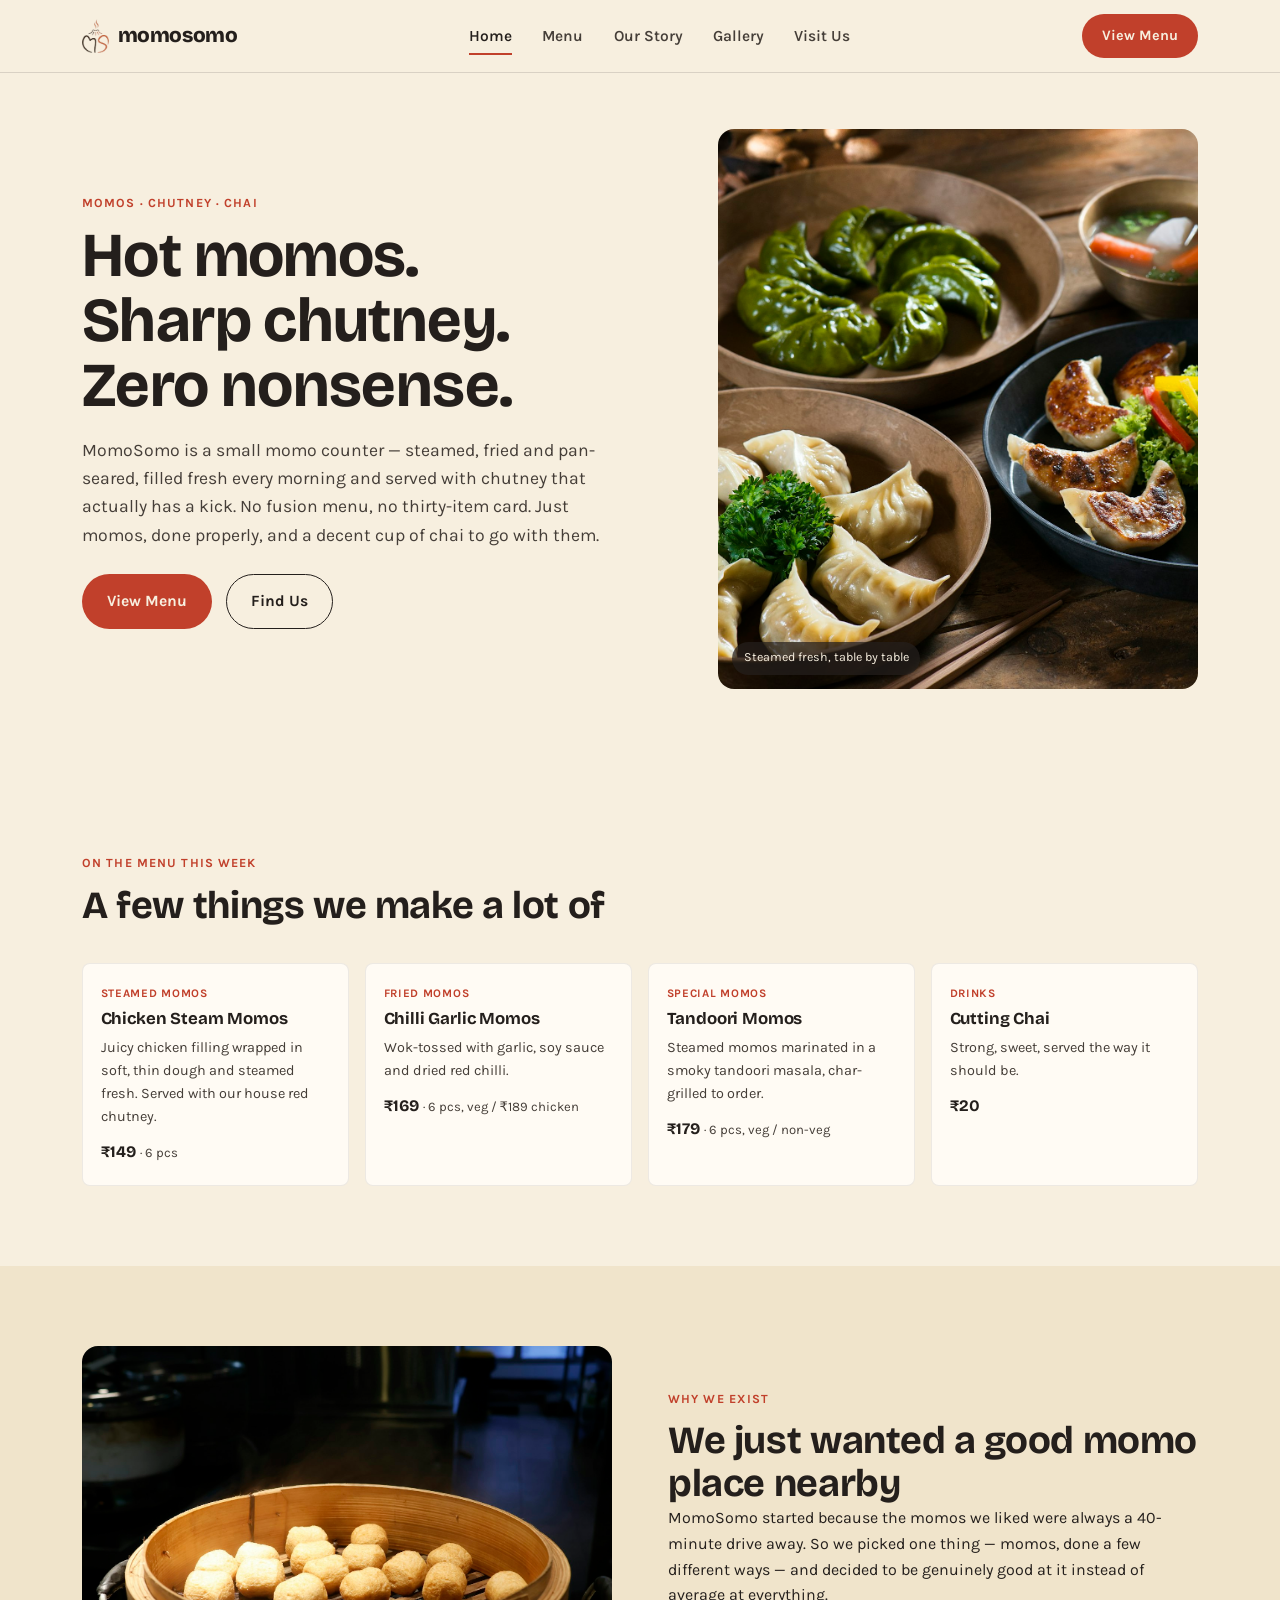
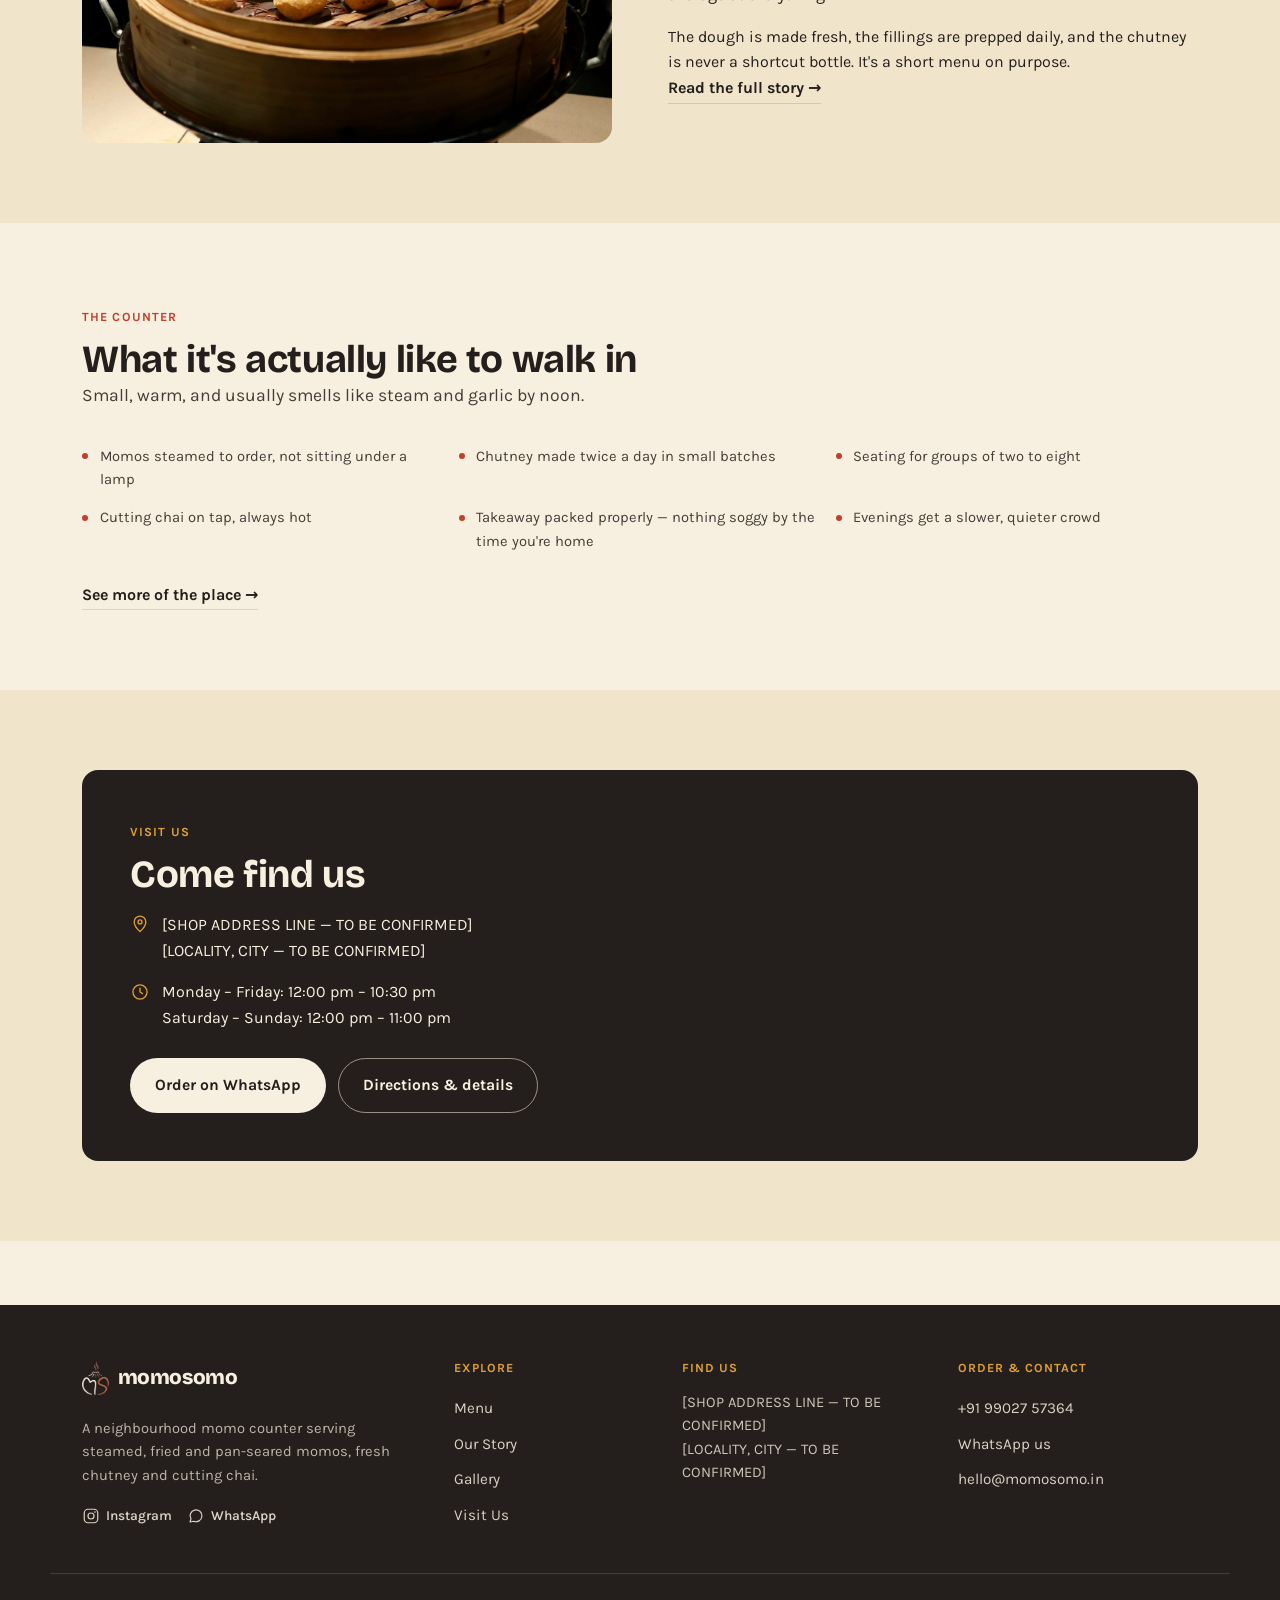
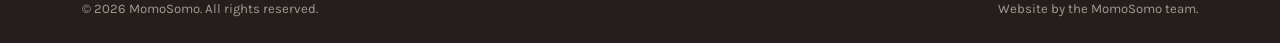
==== index.html @ bb59b0e5 "Initial commit: MomoSomo static site Co-Authored-By: Claude Sonnet 5 <noreply@anthropic.com>" ====
<!doctype html>
<html lang="en-IN">
<head>
<meta charset="UTF-8">
<meta name="viewport" content="width=device-width, initial-scale=1">
<meta name="theme-color" content="#F7EFDF">
<meta name="format-detection" content="telephone=no">
<title>MomoSomo — Momos &amp; Chai in the Neighbourhood</title>
<meta name="description" content="MomoSomo is a neighbourhood momo counter — steamed, fried and pan-seared momos, fresh chutney, and cutting chai. View the menu or find us.">
<link rel="icon" href="assets/img/favicon.png" type="image/png">
<link rel="canonical" href="https://momosomo.in/">
<link rel="preconnect" href="https://fonts.googleapis.com">
<link rel="preconnect" href="https://fonts.gstatic.com" crossorigin>
<link href="https://fonts.googleapis.com/css2?family=Bricolage+Grotesque:opsz,wght@12..96,500..800&family=Karla:ital,wght@0,400;0,500;0,600;0,700;1,400&display=swap" rel="stylesheet">
<link rel="stylesheet" href="assets/css/style.css">
<meta property="og:site_name" content="MomoSomo">
<meta property="og:type" content="website">
<meta property="og:locale" content="en_IN">
<meta property="og:title" content="MomoSomo — Momos &amp; Chai in the Neighbourhood">
<meta property="og:description" content="MomoSomo is a neighbourhood momo counter — steamed, fried and pan-seared momos, fresh chutney, and cutting chai.">
<meta property="og:image" content="https://momosomo.in/assets/img/logo-og.jpg">
<meta property="og:image:width" content="1200">
<meta property="og:image:height" content="630">
<meta property="og:image:alt" content="The MomoSomo logo">
<meta property="og:url" content="https://momosomo.in/">
<meta name="twitter:card" content="summary_large_image">
<meta name="twitter:title" content="MomoSomo — Momos &amp; Chai in the Neighbourhood">
<meta name="twitter:description" content="MomoSomo is a neighbourhood momo counter — steamed, fried and pan-seared momos, fresh chutney, and cutting chai.">
<meta name="twitter:image" content="https://momosomo.in/assets/img/logo-og.jpg">
<script type="application/ld+json">
{
  "@context": "https://schema.org",
  "@type": "Restaurant",
  "name": "MomoSomo",
  "url": "https://momosomo.in",
  "image": "https://momosomo.in/assets/img/logo-og.jpg",
  "servesCuisine": ["Momos", "Tibetan-inspired", "Street food"],
  "priceRange": "₹₹",
  "menu": "https://momosomo.in/menu.html",
  "address": {
    "@type": "PostalAddress",
    "streetAddress": "[SHOP ADDRESS LINE — TO BE CONFIRMED]",
    "addressLocality": "[LOCALITY, CITY — TO BE CONFIRMED]",
    "addressCountry": "IN"
  },
  "sameAs": ["https://instagram.com/momosomo.in"]
}
</script>
</head>
<body>
<a class="skip-link" href="#main">Skip to content</a>

<header class="site-header" data-header>
  <div class="wrap site-header__inner">
    <a href="index.html" class="brand" aria-label="MomoSomo, home">
      <img class="brand__mark" src="assets/img/logo.png" alt="">
      <span class="brand__word">momosomo</span>
    </a>

    <nav class="nav" aria-label="Primary">
      <a href="index.html" class="nav__link is-active">Home</a>
      <a href="menu.html" class="nav__link">Menu</a>
      <a href="about.html" class="nav__link">Our Story</a>
      <a href="gallery.html" class="nav__link">Gallery</a>
      <a href="contact.html" class="nav__link">Visit Us</a>
    </nav>

    <div class="site-header__actions">
      <a href="menu.html" class="btn btn--primary btn--sm site-header__cta">View Menu</a>
      <button type="button" class="nav-toggle" data-nav-toggle aria-expanded="false" aria-controls="mobile-nav">
        <span class="nav-toggle__bar"></span>
        <span class="nav-toggle__bar"></span>
        <span class="nav-toggle__bar"></span>
        <span class="sr-only">Open menu</span>
      </button>
    </div>
  </div>

  <div class="mobile-nav" id="mobile-nav" data-mobile-nav>
    <nav class="mobile-nav__links" aria-label="Mobile">
      <a href="index.html" class="mobile-nav__link is-active">Home</a>
      <a href="menu.html" class="mobile-nav__link">Menu</a>
      <a href="about.html" class="mobile-nav__link">Our Story</a>
      <a href="gallery.html" class="mobile-nav__link">Gallery</a>
      <a href="contact.html" class="mobile-nav__link">Visit Us</a>
    </nav>
    <div class="mobile-nav__actions">
      <a href="tel:+910000000000" class="btn btn--secondary btn--sm">Call [PHONE NUMBER — TO BE CONFIRMED]</a>
      <a href="https://wa.me/910000000000" class="btn btn--primary btn--sm" target="_blank" rel="noopener noreferrer">WhatsApp</a>
    </div>
  </div>
</header>

<main id="main">

  <section class="hero wrap">
    <div class="hero__grid">
      <div class="hero__copy">
        <p class="eyebrow">Momos · Chutney · Chai</p>
        <h1>Hot momos.<br>Sharp chutney.<br>Zero nonsense.</h1>
        <p class="lede">MomoSomo is a small momo counter — steamed, fried and pan-seared, filled fresh every morning and served with chutney that actually has a kick. No fusion menu, no thirty-item card. Just momos, done properly, and a decent cup of chai to go with them.</p>
        <div class="hero__actions">
          <a href="menu.html" class="btn btn--primary">View Menu</a>
          <a href="contact.html" class="btn btn--secondary">Find Us</a>
        </div>
      </div>
      <div class="hero__media">
        <img src="assets/img/hero-momos.jpg" width="2000" height="1335" alt="A plate of freshly steamed momos, served hot" fetchpriority="high">
        <span class="hero__media-caption">Steamed fresh, table by table</span>
      </div>
    </div>
  </section>

  <section class="section" aria-labelledby="picks-heading">
    <div class="wrap">
      <div class="section__head">
        <p class="eyebrow">On the menu this week</p>
        <h2 id="picks-heading">A few things we make a lot of</h2>
      </div>
      <div class="picks-grid">
        <article class="pick-card">
          <p class="pick-card__cat">Steamed Momos</p>
          <h3 class="pick-card__name">Chicken Steam Momos</h3>
          <p class="pick-card__desc">Juicy chicken filling wrapped in soft, thin dough and steamed fresh. Served with our house red chutney.</p>
          <p class="pick-card__price">₹149 <span>· 6 pcs</span></p>
        </article>
        <article class="pick-card">
          <p class="pick-card__cat">Fried Momos</p>
          <h3 class="pick-card__name">Chilli Garlic Momos</h3>
          <p class="pick-card__desc">Wok-tossed with garlic, soy sauce and dried red chilli.</p>
          <p class="pick-card__price">₹169 <span>· 6 pcs, veg / ₹189 chicken</span></p>
        </article>
        <article class="pick-card">
          <p class="pick-card__cat">Special Momos</p>
          <h3 class="pick-card__name">Tandoori Momos</h3>
          <p class="pick-card__desc">Steamed momos marinated in a smoky tandoori masala, char-grilled to order.</p>
          <p class="pick-card__price">₹179 <span>· 6 pcs, veg / non-veg</span></p>
        </article>
        <article class="pick-card">
          <p class="pick-card__cat">Drinks</p>
          <h3 class="pick-card__name">Cutting Chai</h3>
          <p class="pick-card__desc">Strong, sweet, served the way it should be.</p>
          <p class="pick-card__price">₹20</p>
        </article>
      </div>
    </div>
  </section>

  <section class="section section--alt" aria-labelledby="story-heading">
    <div class="wrap">
      <div class="split" data-reveal-fade>
        <div class="split__media">
          <img src="assets/img/story-steam.jpg" width="1600" height="1067" loading="lazy" alt="Steaming dumplings fresh out of a bamboo steamer basket">
        </div>
        <div class="split__body">
          <p class="eyebrow">Why we exist</p>
          <h2 id="story-heading">We just wanted a good momo place nearby</h2>
          <p>MomoSomo started because the momos we liked were always a 40-minute drive away. So we picked one thing — momos, done a few different ways — and decided to be genuinely good at it instead of average at everything.</p>
          <p>The dough is made fresh, the fillings are prepped daily, and the chutney is never a shortcut bottle. It's a short menu on purpose.</p>
          <a href="about.html" class="text-link">Read the full story →</a>
        </div>
      </div>
    </div>
  </section>

  <section class="section" aria-labelledby="experience-heading">
    <div class="wrap">
      <div class="section__head">
        <p class="eyebrow">The counter</p>
        <h2 id="experience-heading">What it's actually like to walk in</h2>
        <p class="lede">Small, warm, and usually smells like steam and garlic by noon.</p>
      </div>
      <ul class="experience-list">
        <li>Momos steamed to order, not sitting under a lamp</li>
        <li>Chutney made twice a day in small batches</li>
        <li>Seating for groups of two to eight</li>
        <li>Cutting chai on tap, always hot</li>
        <li>Takeaway packed properly — nothing soggy by the time you're home</li>
        <li>Evenings get a slower, quieter crowd</li>
      </ul>
      <p style="margin-top:1.75rem;"><a href="gallery.html" class="text-link">See more of the place →</a></p>
    </div>
  </section>

  <section class="section section--alt" id="visit" aria-labelledby="visit-heading">
    <div class="wrap">
      <div class="visit-teaser">
        <div>
          <p class="eyebrow" style="color:var(--mustard);">Visit us</p>
          <h2 id="visit-heading">Come find us</h2>
          <div class="visit-teaser__row">
            <svg width="20" height="20" viewBox="0 0 24 24" fill="none" aria-hidden="true"><path d="M12 21s7-6.1 7-11.5A7 7 0 0 0 5 9.5C5 14.9 12 21 12 21Z" stroke="currentColor" stroke-width="1.6"/><circle cx="12" cy="9.5" r="2.4" stroke="currentColor" stroke-width="1.6"/></svg>
            <p>[SHOP ADDRESS LINE — TO BE CONFIRMED]<br>[LOCALITY, CITY — TO BE CONFIRMED]</p>
          </div>
          <div class="visit-teaser__row">
            <svg width="20" height="20" viewBox="0 0 24 24" fill="none" aria-hidden="true"><circle cx="12" cy="12" r="8.5" stroke="currentColor" stroke-width="1.6"/><path d="M12 7.5V12l3 2" stroke="currentColor" stroke-width="1.6" stroke-linecap="round"/></svg>
            <p>Monday – Friday: 12:00 pm – 10:30 pm<br>Saturday – Sunday: 12:00 pm – 11:00 pm</p>
          </div>
          <div class="visit-teaser__actions">
            <a href="https://wa.me/910000000000" class="btn btn--ondark" target="_blank" rel="noopener noreferrer">Order on WhatsApp</a>
            <a href="contact.html" class="btn btn--outline-ondark">Directions &amp; details</a>
          </div>
        </div>
      </div>
    </div>
  </section>

</main>

<footer class="site-footer">
  <div class="wrap site-footer__grid">
    <div class="site-footer__brand">
      <a href="index.html" class="brand" aria-label="MomoSomo, home">
        <img class="brand__mark" src="assets/img/logo-on-dark.png" alt="">
        <span class="brand__word">momosomo</span>
      </a>
      <p class="site-footer__tagline">A neighbourhood momo counter serving steamed, fried and pan-seared momos, fresh chutney and cutting chai.</p>
      <ul class="social-links">
        <li>
          <a href="https://instagram.com/momosomo.in" target="_blank" rel="noopener noreferrer" aria-label="MomoSomo on Instagram (opens in a new tab)">
            <svg width="18" height="18" viewBox="0 0 24 24" fill="none" aria-hidden="true"><rect x="3" y="3" width="18" height="18" rx="5" stroke="currentColor" stroke-width="1.6"/><circle cx="12" cy="12" r="4" stroke="currentColor" stroke-width="1.6"/><circle cx="17.2" cy="6.8" r="1.1" fill="currentColor"/></svg>
            <span>Instagram</span>
          </a>
        </li>
        <li>
          <a href="https://wa.me/910000000000" target="_blank" rel="noopener noreferrer" aria-label="Message MomoSomo on WhatsApp (opens in a new tab)">
            <svg width="18" height="18" viewBox="0 0 24 24" fill="none" aria-hidden="true"><path d="M4 20l1.3-4.1A7.9 7.9 0 1 1 8.9 19L4 20Z" stroke="currentColor" stroke-width="1.6" stroke-linejoin="round"/></svg>
            <span>WhatsApp</span>
          </a>
        </li>
      </ul>
    </div>

    <div class="site-footer__col">
      <h3>Explore</h3>
      <a href="menu.html">Menu</a>
      <a href="about.html">Our Story</a>
      <a href="gallery.html">Gallery</a>
      <a href="contact.html">Visit Us</a>
    </div>

    <div class="site-footer__col">
      <h3>Find Us</h3>
      <p class="site-footer__address">[SHOP ADDRESS LINE — TO BE CONFIRMED]<br>[LOCALITY, CITY — TO BE CONFIRMED]</p>
    </div>

    <div class="site-footer__col">
      <h3>Order &amp; Contact</h3>
      <a href="tel:+919902757364">+91 99027 57364</a>
      <a href="https://wa.me/+919902757364" target="_blank" rel="noopener noreferrer">WhatsApp us</a>
      <a href="mailto:hello@momosomo.in">hello@momosomo.in</a>
    </div>
  </div>

  <div class="wrap site-footer__bottom">
    <p>© 2026 MomoSomo. All rights reserved.</p>
    <p class="site-footer__note">Website by the MomoSomo team.</p>
  </div>
</footer>

<script src="assets/js/main.js"></script>
</body>
</html>
---- assets/css/style.css ----
/* ==========================================================================
   MomoSomo — Design tokens
   ========================================================================== */
:root {
  /* Palette — warm, food-first, not a generic SaaS palette */
  --cream: #F7EFDF;          /* base background */
  --cream-deep: #F0E4CB;     /* section alt background */
  --paper: #FFFBF4;          /* card surface, lighter than base */
  --charcoal: #241F1C;       /* primary text / dark surfaces */
  --charcoal-soft: #453E38;  /* secondary text */
  --chilli: #C1402B;         /* primary accent — chilli red */
  --chilli-deep: #9B3221;    /* hover/active state of chilli */
  --mustard: #DE9F35;        /* secondary accent — used sparingly */
  --green-veg: #4B6B45;      /* veg indicator only */
  --line: rgba(36, 31, 28, 0.14);
  --line-soft: rgba(36, 31, 28, 0.08);
  --shadow-card: 0 1px 2px rgba(36, 31, 28, 0.06), 0 10px 28px -16px rgba(36, 31, 28, 0.35);

  --font-display: "Bricolage Grotesque", ui-sans-serif, system-ui, "Segoe UI", sans-serif;
  --font-body: "Karla", ui-sans-serif, system-ui, "Segoe UI", sans-serif;

  --container: 1180px;
  --radius-sm: 4px;
  --radius-md: 8px;
  --radius-lg: 16px;

  --ease-out: cubic-bezier(0.23, 1, 0.32, 1);
  --ease-in-out: cubic-bezier(0.77, 0, 0.175, 1);
}

/* ==========================================================================
   Reset & base
   ========================================================================== */
*, *::before, *::after { box-sizing: border-box; }
html { -webkit-text-size-adjust: 100%; scroll-behavior: smooth; }
@media (prefers-reduced-motion: reduce) {
  html { scroll-behavior: auto; }
  *, *::before, *::after { animation-duration: 0.001ms !important; animation-iteration-count: 1 !important; transition-duration: 0.001ms !important; scroll-behavior: auto !important; }
}

body {
  margin: 0;
  background: var(--cream);
  color: var(--charcoal);
  font-family: var(--font-body);
  font-size: 16px;
  line-height: 1.6;
  -webkit-font-smoothing: antialiased;
  overflow-x: hidden; /* belt-and-suspenders: no layout should force horizontal scroll */
}

img { max-width: 100%; display: block; }
a { color: inherit; text-decoration: none; }
button { font: inherit; color: inherit; background: none; border: 0; cursor: pointer; }
ul { margin: 0; padding: 0; list-style: none; }
h1, h2, h3, h4, p { margin: 0; }

:focus-visible {
  outline: 2.5px solid var(--chilli);
  outline-offset: 3px;
  border-radius: 2px;
}

.sr-only {
  position: absolute;
  width: 1px; height: 1px;
  padding: 0; margin: -1px;
  overflow: hidden;
  clip: rect(0, 0, 0, 0);
  white-space: nowrap;
  border: 0;
}

.skip-link {
  position: absolute;
  left: 1rem; top: -3rem;
  background: var(--charcoal);
  color: var(--cream);
  padding: 0.7rem 1.1rem;
  border-radius: var(--radius-sm);
  z-index: 100;
  transition: top 160ms var(--ease-out);
}
.skip-link:focus { top: 1rem; }

.wrap {
  max-width: var(--container);
  margin-inline: auto;
  padding-inline: 1.25rem;
}
@media (min-width: 720px) { .wrap { padding-inline: 2rem; } }

/* ==========================================================================
   Typography
   ========================================================================== */
h1, h2, h3, h4 { font-family: var(--font-display); color: var(--charcoal); letter-spacing: -0.01em; }

h1 { font-size: clamp(2.3rem, 4.6vw + 1rem, 3.9rem); font-weight: 700; line-height: 1.04; }
h2 { font-size: clamp(1.7rem, 2.6vw + 1rem, 2.4rem); font-weight: 700; line-height: 1.12; }
h3 { font-size: 1.2rem; font-weight: 700; line-height: 1.25; }
h4 { font-size: 1.05rem; font-weight: 700; line-height: 1.3; }

.eyebrow {
  display: inline-block;
  font-family: var(--font-body);
  font-weight: 700;
  font-size: 0.78rem;
  letter-spacing: 0.09em;
  text-transform: uppercase;
  color: var(--chilli);
  margin-bottom: 0.6rem;
}

.lede { font-size: 1.1rem; color: var(--charcoal-soft); max-width: 54ch; }

/* ==========================================================================
   Buttons
   ========================================================================== */
.btn {
  display: inline-flex;
  align-items: center;
  justify-content: center;
  gap: 0.5rem;
  font-family: var(--font-body);
  font-weight: 700;
  font-size: 0.98rem;
  padding: 0.85rem 1.5rem;
  border-radius: 999px;
  border: 1.5px solid transparent;
  transition: transform 160ms var(--ease-out), background-color 160ms var(--ease-out), border-color 160ms var(--ease-out), color 160ms var(--ease-out);
  white-space: nowrap;
}
.btn:active { transform: scale(0.97); }

.btn--primary { background: var(--chilli); color: var(--cream); }
.btn--primary:hover { background: var(--chilli-deep); }

.btn--secondary { background: transparent; border-color: var(--charcoal); color: var(--charcoal); }
.btn--secondary:hover { background: var(--charcoal); color: var(--cream); }

.btn--ondark { background: var(--cream); color: var(--charcoal); }
.btn--ondark:hover { background: var(--paper); }

.btn--outline-ondark { background: transparent; border-color: rgba(247,239,223,0.55); color: var(--cream); }
.btn--outline-ondark:hover { border-color: var(--cream); background: rgba(247,239,223,0.1); }

.btn--sm { padding: 0.6rem 1.2rem; font-size: 0.9rem; }

.text-link {
  display: inline-flex;
  align-items: center;
  gap: 0.35rem;
  font-weight: 700;
  color: var(--charcoal);
  border-bottom: 1.5px solid var(--line);
  padding-bottom: 0.15rem;
  transition: border-color 160ms var(--ease-out), color 160ms var(--ease-out);
}
.text-link:hover { border-color: var(--chilli); color: var(--chilli); }

/* ==========================================================================
   Header / navigation
   ========================================================================== */
.site-header {
  position: sticky;
  top: 0;
  z-index: 50;
  background: var(--cream);
  border-bottom: 1px solid var(--line);
  transition: box-shadow 200ms var(--ease-out);
}
.site-header.is-scrolled { box-shadow: 0 6px 20px -14px rgba(36,31,28,0.4); }
.site-header__inner {
  display: flex;
  align-items: center;
  justify-content: space-between;
  gap: 1rem;
  height: 4.5rem;
}

.brand { display: inline-flex; align-items: center; gap: 0.55rem; }
.brand__mark {
  height: 34px;
  width: auto;
  display: block;
  object-fit: contain;
}
.brand__word {
  font-family: var(--font-display);
  font-weight: 800;
  font-size: 1.3rem;
  letter-spacing: -0.02em;
  color: var(--charcoal);
}

.nav { display: none; align-items: center; gap: 1.9rem; }
.nav__link {
  position: relative;
  font-weight: 600;
  font-size: 0.97rem;
  color: var(--charcoal-soft);
  padding: 0.3rem 0;
}
.nav__link::after {
  content: "";
  position: absolute;
  left: 0; right: 100%;
  bottom: -2px;
  height: 2px;
  background: var(--chilli);
  transition: right 200ms var(--ease-out);
}
.nav__link:hover { color: var(--charcoal); }
.nav__link:hover::after, .nav__link.is-active::after { right: 0; }
.nav__link.is-active { color: var(--charcoal); }

.site-header__actions { display: flex; align-items: center; gap: 0.75rem; }
.site-header__cta { display: none; }

.nav-toggle {
  display: flex;
  flex-direction: column;
  justify-content: center;
  gap: 5px;
  width: 2.6rem;
  height: 2.6rem;
  align-items: center;
}
.nav-toggle__bar {
  width: 21px; height: 2px;
  background: var(--charcoal);
  border-radius: 2px;
  transition: transform 220ms var(--ease-in-out), opacity 160ms var(--ease-out);
}
.nav-toggle[aria-expanded="true"] .nav-toggle__bar:nth-child(1) { transform: translateY(7px) rotate(45deg); }
.nav-toggle[aria-expanded="true"] .nav-toggle__bar:nth-child(2) { opacity: 0; }
.nav-toggle[aria-expanded="true"] .nav-toggle__bar:nth-child(3) { transform: translateY(-7px) rotate(-45deg); }

.mobile-nav {
  position: fixed;
  inset: 4.5rem 0 0 0;
  background: var(--cream);
  padding: 1.5rem 1.25rem 2rem;
  display: flex;
  flex-direction: column;
  gap: 1.75rem;
  transform: translateY(-8px);
  opacity: 0;
  visibility: hidden;
  transition: transform 220ms var(--ease-out), opacity 220ms var(--ease-out), visibility 220ms;
  overflow-y: auto;
}
.mobile-nav.is-open { transform: translateY(0); opacity: 1; visibility: visible; }
.mobile-nav__links { display: flex; flex-direction: column; }
.mobile-nav__link {
  font-family: var(--font-display);
  font-size: 1.7rem;
  font-weight: 700;
  padding: 0.6rem 0;
  border-bottom: 1px solid var(--line-soft);
  color: var(--charcoal);
}
.mobile-nav__link.is-active { color: var(--chilli); }
.mobile-nav__actions { display: flex; gap: 0.75rem; flex-wrap: wrap; margin-top: auto; }

@media (min-width: 960px) {
  .nav { display: flex; }
  .site-header__cta { display: inline-flex; }
  .nav-toggle { display: none; }
  .mobile-nav { display: none; }
}

/* ==========================================================================
   Hero
   ========================================================================== */
.hero {
  padding-block: 2.5rem 3.5rem;
}
.hero__grid {
  display: grid;
  gap: 2.25rem;
  align-items: center;
}
.hero__copy h1 { margin-bottom: 1.1rem; }
.hero__actions { display: flex; flex-wrap: wrap; gap: 0.85rem; margin-top: 1.6rem; }
.hero__media {
  position: relative;
  border-radius: var(--radius-lg);
  overflow: hidden;
  width: 100%;
  max-width: 480px;
  aspect-ratio: 480 / 560;
  margin-inline: auto;
}
.hero__media img {
  width: 100%; height: 100%;
  object-fit: cover;
}
.hero__media-caption {
  position: absolute;
  left: 0.9rem; bottom: 0.9rem;
  background: rgba(36,31,28,0.72);
  color: var(--cream);
  font-size: 0.78rem;
  padding: 0.4rem 0.7rem;
  border-radius: 999px;
}

@media (min-width: 860px) {
  .hero { padding-block: 3.5rem 5rem; }
  .hero__grid { grid-template-columns: minmax(0, 1.05fr) minmax(0, 0.95fr); gap: 3rem; }
  .hero__media { margin-inline: 0 0; margin-left: auto; }
}

/* ==========================================================================
   Sections (generic)
   ========================================================================== */
.section { padding-block: 3.5rem; }
.section--alt { background: var(--cream-deep); }
.section__head { max-width: 640px; margin-bottom: 2.25rem; }
@media (min-width: 720px) { .section { padding-block: 5rem; } }

/* Story / split section (about teaser, café experience) */
.split {
  display: grid;
  gap: 2rem;
  align-items: center;
}
.split__media { border-radius: var(--radius-lg); overflow: hidden; }
.split__media img { width: 100%; height: 100%; object-fit: cover; aspect-ratio: 4/3; }
.split__body p + p { margin-top: 1rem; }
.split--reverse .split__media { order: -1; }
@media (min-width: 860px) {
  .split { grid-template-columns: minmax(0, 1fr) minmax(0, 1fr); gap: 3.5rem; }
  .split--reverse .split__media { order: 2; }
}

/* Today's picks (homepage featured items) */
.picks-grid {
  display: grid;
  gap: 1rem;
  grid-template-columns: repeat(2, minmax(0, 1fr));
}
.pick-card {
  background: var(--paper);
  border: 1px solid var(--line-soft);
  border-radius: var(--radius-md);
  padding: 1.25rem 1.1rem;
}
.pick-card__cat { font-size: 0.72rem; font-weight: 700; letter-spacing: 0.06em; text-transform: uppercase; color: var(--chilli); margin-bottom: 0.4rem; }
.pick-card__name { font-family: var(--font-display); font-size: 1.05rem; margin-bottom: 0.4rem; }
.pick-card__desc { font-size: 0.9rem; color: var(--charcoal-soft); margin-bottom: 0.7rem; }
.pick-card__price { font-family: var(--font-display); font-weight: 700; }
.pick-card__price span { font-family: var(--font-body); font-weight: 400; color: var(--charcoal-soft); font-size: 0.82rem; }
@media (min-width: 720px) { .picks-grid { grid-template-columns: repeat(4, minmax(0, 1fr)); } }

/* Café experience strip */
.experience-list {
  display: grid;
  gap: 0.9rem;
  margin-top: 1.75rem;
  grid-template-columns: repeat(2, minmax(0, 1fr));
}
.experience-list li {
  font-size: 0.92rem;
  color: var(--charcoal-soft);
  padding-left: 1.1rem;
  position: relative;
}
.experience-list li::before {
  content: "";
  position: absolute; left: 0; top: 0.55em;
  width: 6px; height: 6px;
  background: var(--chilli);
  border-radius: 50%;
}
@media (min-width: 640px) { .experience-list { grid-template-columns: repeat(3, minmax(0, 1fr)); } }

/* Location teaser card on homepage */
.visit-teaser {
  display: grid;
  gap: 1.75rem;
  background: var(--charcoal);
  color: var(--cream);
  border-radius: var(--radius-lg);
  padding: 2.25rem 1.5rem;
}
.visit-teaser h2 { color: var(--cream); }
.visit-teaser__row { display: flex; align-items: flex-start; gap: 0.75rem; margin-top: 1rem; }
.visit-teaser__row svg { flex-shrink: 0; margin-top: 0.15rem; color: var(--mustard); }
.visit-teaser__actions { display: flex; flex-wrap: wrap; gap: 0.75rem; margin-top: 1.75rem; }
@media (min-width: 860px) { .visit-teaser { grid-template-columns: minmax(0, 1.1fr) minmax(0, 0.9fr); padding: 3rem; } }

/* ==========================================================================
   Menu page
   ========================================================================== */
.menu-hero { padding-block: 2.5rem 1.5rem; }
.menu-jump {
  position: sticky;
  top: 4.5rem;
  z-index: 20;
  background: var(--cream);
  border-bottom: 1px solid var(--line);
  overflow-x: auto;
  white-space: nowrap;
  scrollbar-width: thin;
}
.menu-jump .wrap { display: flex; gap: 0.5rem; padding-block: 0.75rem; }
.jump-link {
  flex-shrink: 0;
  font-size: 0.86rem;
  font-weight: 700;
  padding: 0.45rem 0.9rem;
  border-radius: 999px;
  border: 1px solid var(--line);
  color: var(--charcoal-soft);
  transition: background-color 160ms var(--ease-out), color 160ms var(--ease-out), border-color 160ms var(--ease-out);
}
.jump-link:hover, .jump-link.is-active { background: var(--charcoal); border-color: var(--charcoal); color: var(--cream); }

.menu-filters { display: flex; flex-wrap: wrap; gap: 0.6rem; padding-block: 1.25rem 0.25rem; }
.filter-chip {
  font-size: 0.85rem;
  font-weight: 700;
  padding: 0.5rem 1rem;
  border-radius: 999px;
  border: 1.5px solid var(--line);
  color: var(--charcoal-soft);
  transition: background-color 160ms var(--ease-out), color 160ms var(--ease-out), border-color 160ms var(--ease-out);
}
.filter-chip[aria-pressed="true"] { background: var(--chilli); border-color: var(--chilli); color: var(--cream); }

.menu-category { padding-block: 2.5rem; scroll-margin-top: 8rem; border-bottom: 1px solid var(--line-soft); }
.menu-category:last-child { border-bottom: none; }
.menu-category__head { display: flex; align-items: center; gap: 1.25rem; margin-bottom: 1.5rem; }
.menu-category__img { width: 84px; height: 84px; border-radius: var(--radius-md); object-fit: cover; flex-shrink: 0; }
.menu-category__note { color: var(--charcoal-soft); font-size: 0.95rem; margin-top: 0.25rem; }

.menu-list { display: flex; flex-direction: column; }
.menu-item {
  display: flex;
  gap: 0.9rem;
  padding-block: 1.1rem;
  border-top: 1px solid var(--line-soft);
  transition: opacity 200ms var(--ease-out), max-height 260ms var(--ease-in-out);
}
.menu-item:first-child { border-top: none; }
.menu-item[hidden] { display: none; }
.menu-item__indicator {
  flex-shrink: 0;
  margin-top: 0.42em;
  width: 11px; height: 11px;
  border-radius: 2px;
  border: 1.5px solid var(--chilli-deep);
  position: relative;
}
.menu-item__indicator::after {
  content: "";
  position: absolute; inset: 2px;
  border-radius: 1px;
  background: var(--chilli-deep);
}
.menu-item__indicator--veg { border-color: var(--green-veg); }
.menu-item__indicator--veg::after { background: var(--green-veg); }
.menu-item__body { flex: 1; min-width: 0; }
.menu-item__head { display: flex; align-items: baseline; gap: 0.6rem; flex-wrap: wrap; }
.menu-item__name { font-size: 1.05rem; }
.menu-item__badge {
  font-size: 0.68rem;
  font-weight: 700;
  letter-spacing: 0.04em;
  text-transform: uppercase;
  color: var(--chilli-deep);
  background: rgba(193, 64, 43, 0.1);
  padding: 0.15rem 0.5rem;
  border-radius: 999px;
}
.menu-item__price { margin-left: auto; font-family: var(--font-display); font-weight: 700; white-space: nowrap; }
.menu-item__desc { font-size: 0.93rem; color: var(--charcoal-soft); margin-top: 0.3rem; }
.menu-item__unit { font-size: 0.8rem; color: var(--charcoal-soft); opacity: 0.75; margin-top: 0.25rem; }

.menu-note-banner {
  margin-top: 3rem;
  padding: 1.25rem 1.5rem;
  background: var(--cream-deep);
  border-radius: var(--radius-md);
  font-size: 0.9rem;
  color: var(--charcoal-soft);
}

@media (min-width: 720px) {
  .menu-category__head { gap: 1.5rem; }
  .menu-category__img { width: 110px; height: 110px; }
}

/* ==========================================================================
   Gallery
   ========================================================================== */
.gallery-grid {
  display: grid;
  grid-template-columns: repeat(2, minmax(0, 1fr));
  gap: 0.75rem;
}
.gallery-item {
  position: relative;
  border-radius: var(--radius-md);
  overflow: hidden;
  background: var(--cream-deep);
}
.gallery-item img { width: 100%; height: 100%; object-fit: cover; aspect-ratio: 1/1; }
.gallery-item--tall img { aspect-ratio: 3/4; }
.gallery-item--wide { grid-column: span 2; }
.gallery-item--wide img { aspect-ratio: 16/9; }
.gallery-item figcaption {
  position: absolute; inset: auto 0 0 0;
  background: linear-gradient(to top, rgba(36,31,28,0.82), transparent);
  color: var(--cream);
  font-size: 0.82rem;
  padding: 1.6rem 0.85rem 0.7rem;
}

.gallery-item[data-reveal] {
  clip-path: inset(0 0 12% 0);
  opacity: 0;
  transform: translateY(14px);
  transition: clip-path 620ms var(--ease-out), opacity 620ms var(--ease-out), transform 620ms var(--ease-out);
}
.gallery-item[data-reveal].is-visible {
  clip-path: inset(0 0 0% 0);
  opacity: 1;
  transform: translateY(0);
}

@media (min-width: 720px) {
  .gallery-grid { grid-template-columns: repeat(3, minmax(0, 1fr)); gap: 1rem; }
  .gallery-item--wide { grid-column: span 2; }
}

/* ==========================================================================
   Contact / Visit page
   ========================================================================== */
.visit-grid { display: grid; gap: 2rem; }
.visit-col { display: flex; flex-direction: column; gap: 1.25rem; min-width: 0; }
.visit-card {
  background: var(--paper);
  border: 1px solid var(--line-soft);
  border-radius: var(--radius-lg);
  padding: 1.75rem;
}
.visit-card h3 { display: flex; align-items: center; gap: 0.6rem; margin-bottom: 0.9rem; }
.visit-card h3 svg { color: var(--chilli); flex-shrink: 0; }
.visit-card p { color: var(--charcoal-soft); }
.hours-table { width: 100%; margin-top: 0.25rem; }
.hours-table tr { border-top: 1px solid var(--line-soft); }
.hours-table tr:first-child { border-top: none; }
.hours-table td { padding: 0.5rem 0; font-size: 0.94rem; }
.hours-table td:last-child { text-align: right; font-weight: 600; }

.map-frame {
  border-radius: var(--radius-lg);
  overflow: hidden;
  border: 1px solid var(--line);
  aspect-ratio: 4/3;
}
.map-frame iframe { width: 100%; height: 100%; border: 0; }
.map-placeholder {
  aspect-ratio: 4/3;
  border-radius: var(--radius-lg);
  border: 1.5px dashed var(--line);
  display: flex;
  flex-direction: column;
  align-items: center;
  justify-content: center;
  gap: 0.75rem;
  text-align: center;
  padding: 2rem;
  color: var(--charcoal-soft);
  background: var(--cream-deep);
}

.contact-actions { display: flex; flex-wrap: wrap; gap: 0.85rem; margin-top: 1.25rem; }

@media (min-width: 960px) {
  /* align-items defaults to stretch: both columns are forced to the same
     height (the taller one), and justify-content:space-between below
     spreads any leftover height as extra breathing room between that
     column's own cards — so the two columns always end on the same line,
     no matter how the address/hours text or item counts change later. */
  .visit-grid { grid-template-columns: minmax(0, 1fr) minmax(0, 1fr); }
  .visit-col { justify-content: space-between; }
}

/* ==========================================================================
   About page
   ========================================================================== */
.story-block { max-width: 68ch; }
.story-block p + p { margin-top: 1.1rem; }
.pull-quote {
  font-family: var(--font-display);
  font-size: clamp(1.3rem, 1.8vw + 1rem, 1.7rem);
  font-weight: 600;
  color: var(--chilli-deep);
  border-left: 3px solid var(--chilli);
  padding-left: 1.2rem;
  margin-block: 2rem;
  max-width: 46ch;
}

/* ==========================================================================
   Footer
   ========================================================================== */
.site-footer { background: var(--charcoal); color: var(--cream); padding-block: 3.5rem 1.5rem; margin-top: 4rem; }
.site-footer .brand__word { color: var(--cream); }
.site-footer__grid {
  display: grid;
  gap: 2.25rem;
}
.site-footer__brand { max-width: 320px; }
.site-footer__tagline { color: rgba(247,239,223,0.72); font-size: 0.92rem; margin-block: 0.9rem 1.1rem; }
.site-footer__col h3 {
  font-family: var(--font-body);
  font-size: 0.78rem;
  letter-spacing: 0.08em;
  text-transform: uppercase;
  color: var(--mustard);
  margin-bottom: 0.9rem;
}
.site-footer__col a { display: block; color: rgba(247,239,223,0.86); padding-block: 0.35rem; font-size: 0.95rem; }
.site-footer__col a:hover { color: var(--cream); text-decoration: underline; }
.site-footer__address { font-size: 0.92rem; color: rgba(247,239,223,0.8); margin-bottom: 0.7rem; }
.site-footer__hours-row { display: flex; justify-content: space-between; gap: 1rem; font-size: 0.88rem; color: rgba(247,239,223,0.72); padding-block: 0.2rem; }
.site-footer__bottom {
  display: flex;
  flex-wrap: wrap;
  justify-content: space-between;
  gap: 0.5rem;
  margin-top: 2.5rem;
  padding-top: 1.5rem;
  border-top: 1px solid rgba(247,239,223,0.14);
  font-size: 0.82rem;
  color: rgba(247,239,223,0.6);
}

.social-links { display: flex; gap: 0.9rem; }
.social-links a {
  display: inline-flex;
  align-items: center;
  gap: 0.4rem;
  font-size: 0.85rem;
  font-weight: 600;
  color: var(--charcoal-soft);
}
.social-links a:hover { color: var(--chilli); }

/* On dark surfaces (footer), swap to a light, translucent tone instead */
.site-footer .social-links a { color: rgba(247,239,223,0.86); }
.site-footer .social-links a:hover { color: var(--cream); }

@media (min-width: 720px) {
  .site-footer__grid { grid-template-columns: minmax(0, 1.4fr) minmax(0, 0.8fr) minmax(0, 1fr) minmax(0, 1fr); }
}

/* ==========================================================================
   Scroll reveal (generic, used sparingly)
   ========================================================================== */
[data-reveal-fade] {
  opacity: 0;
  transform: translateY(10px);
  transition: opacity 560ms var(--ease-out), transform 560ms var(--ease-out);
}
[data-reveal-fade].is-visible { opacity: 1; transform: translateY(0); }

@media (hover: none) and (pointer: coarse) {
  .nav__link::after { display: none; }
}

/* ==========================================================================
   Gallery lightbox (<dialog>)
   ========================================================================== */
.gallery-dialog {
  border: 0;
  border-radius: var(--radius-lg);
  padding: 0;
  max-width: min(90vw, 900px);
  max-height: 88vh;
  background: var(--charcoal);
  box-shadow: var(--shadow-card);
}
.gallery-dialog::backdrop { background: rgba(36,31,28,0.78); }
.gallery-dialog figure { margin: 0; }
.gallery-dialog img { width: 100%; max-height: 74vh; object-fit: contain; background: var(--charcoal); }
.gallery-dialog figcaption { color: var(--cream); padding: 1rem 1.25rem 1.25rem; font-size: 0.92rem; }
.gallery-dialog__close {
  position: absolute;
  top: 0.75rem; right: 0.75rem;
  width: 2.25rem; height: 2.25rem;
  border-radius: 50%;
  background: rgba(247,239,223,0.14);
  color: var(--cream);
  display: flex;
  align-items: center;
  justify-content: center;
  font-size: 1.1rem;
  transition: background-color 160ms var(--ease-out);
}
.gallery-dialog__close:hover { background: rgba(247,239,223,0.26); }
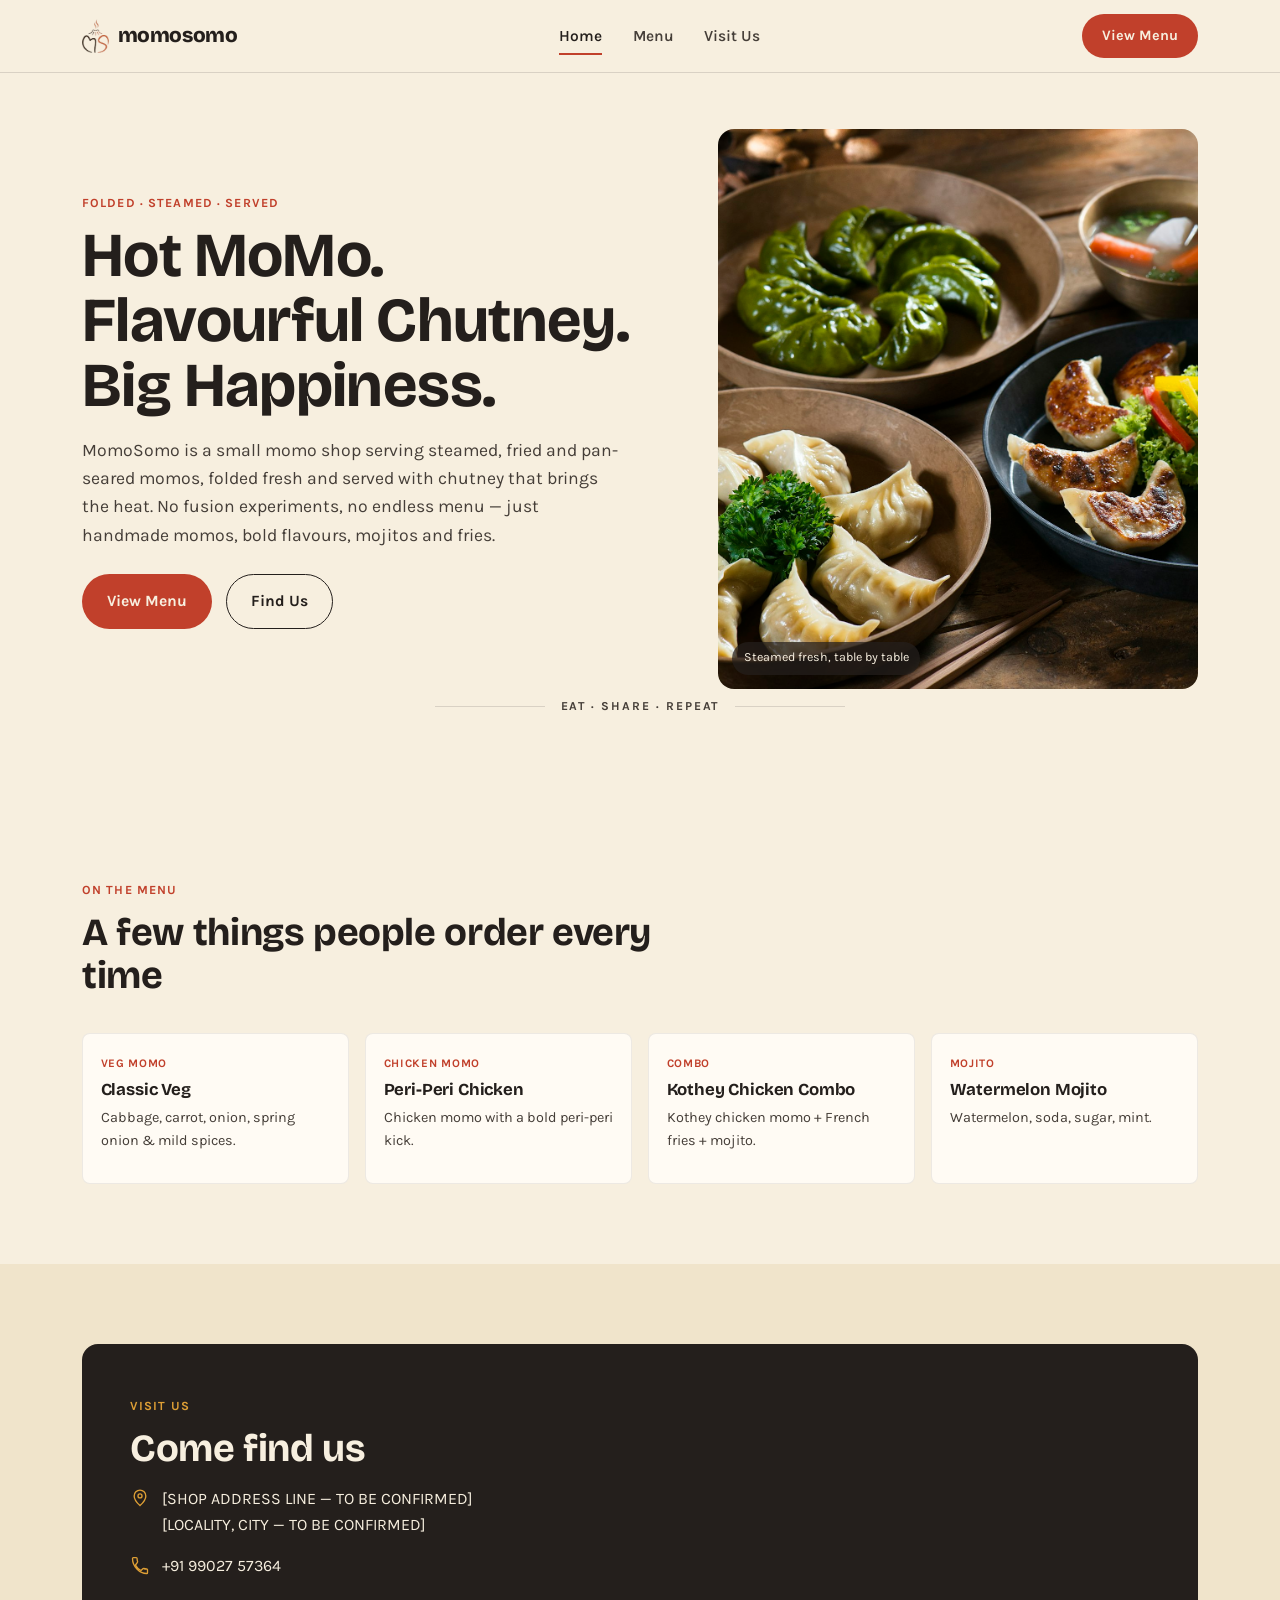
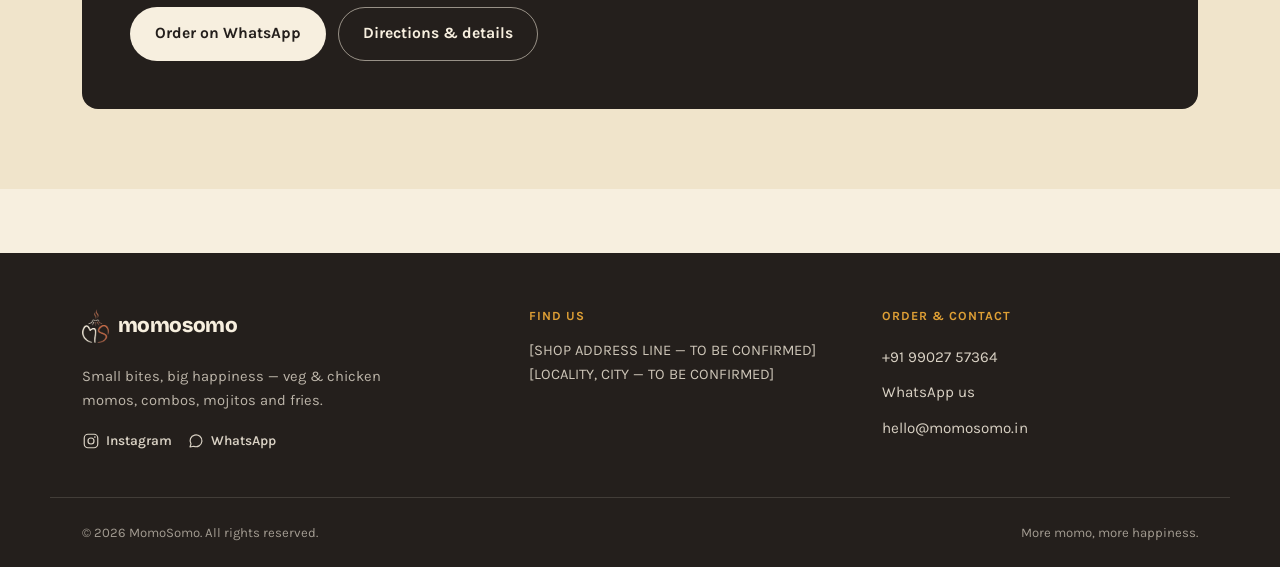
==== commit 7abedd0e: "Replace fabricated menu with the real MomoSomo menu; trim site to Home/Menu/Visit Us - menu.html reb" ====
--- a/index.html
+++ b/index.html
@@ -5,8 +5,8 @@
 <meta name="viewport" content="width=device-width, initial-scale=1">
 <meta name="theme-color" content="#F7EFDF">
 <meta name="format-detection" content="telephone=no">
-<title>MomoSomo — Momos &amp; Chai in the Neighbourhood</title>
-<meta name="description" content="MomoSomo is a neighbourhood momo counter — steamed, fried and pan-seared momos, fresh chutney, and cutting chai. View the menu or find us.">
+<title>MomoSomo — Small Bites, Big Happiness</title>
+<meta name="description" content="MomoSomo is a momo counter serving veg and chicken momos, combos, mojitos and fries. Eat, share, repeat.">
 <link rel="icon" href="assets/img/favicon.png" type="image/png">
 <link rel="canonical" href="https://momosomo.in/">
 <link rel="preconnect" href="https://fonts.googleapis.com">
@@ -16,16 +16,16 @@
 <meta property="og:site_name" content="MomoSomo">
 <meta property="og:type" content="website">
 <meta property="og:locale" content="en_IN">
-<meta property="og:title" content="MomoSomo — Momos &amp; Chai in the Neighbourhood">
-<meta property="og:description" content="MomoSomo is a neighbourhood momo counter — steamed, fried and pan-seared momos, fresh chutney, and cutting chai.">
+<meta property="og:title" content="MomoSomo — Small Bites, Big Happiness">
+<meta property="og:description" content="MomoSomo is a momo counter serving veg and chicken momos, combos, mojitos and fries. Eat, share, repeat.">
 <meta property="og:image" content="https://momosomo.in/assets/img/logo-og.jpg">
 <meta property="og:image:width" content="1200">
 <meta property="og:image:height" content="630">
 <meta property="og:image:alt" content="The MomoSomo logo">
 <meta property="og:url" content="https://momosomo.in/">
 <meta name="twitter:card" content="summary_large_image">
-<meta name="twitter:title" content="MomoSomo — Momos &amp; Chai in the Neighbourhood">
-<meta name="twitter:description" content="MomoSomo is a neighbourhood momo counter — steamed, fried and pan-seared momos, fresh chutney, and cutting chai.">
+<meta name="twitter:title" content="MomoSomo — Small Bites, Big Happiness">
+<meta name="twitter:description" content="MomoSomo is a momo counter serving veg and chicken momos, combos, mojitos and fries. Eat, share, repeat.">
 <meta name="twitter:image" content="https://momosomo.in/assets/img/logo-og.jpg">
 <script type="application/ld+json">
 {
@@ -34,8 +34,8 @@
   "name": "MomoSomo",
   "url": "https://momosomo.in",
   "image": "https://momosomo.in/assets/img/logo-og.jpg",
-  "servesCuisine": ["Momos", "Tibetan-inspired", "Street food"],
-  "priceRange": "₹₹",
+  "telephone": "+91 99027 57364",
+  "servesCuisine": ["Momos", "Mojitos", "Street food"],
   "menu": "https://momosomo.in/menu.html",
   "address": {
     "@type": "PostalAddress",
@@ -60,8 +60,6 @@
     <nav class="nav" aria-label="Primary">
       <a href="index.html" class="nav__link is-active">Home</a>
       <a href="menu.html" class="nav__link">Menu</a>
-      <a href="about.html" class="nav__link">Our Story</a>
-      <a href="gallery.html" class="nav__link">Gallery</a>
       <a href="contact.html" class="nav__link">Visit Us</a>
     </nav>
 
@@ -80,13 +78,11 @@
     <nav class="mobile-nav__links" aria-label="Mobile">
       <a href="index.html" class="mobile-nav__link is-active">Home</a>
       <a href="menu.html" class="mobile-nav__link">Menu</a>
-      <a href="about.html" class="mobile-nav__link">Our Story</a>
-      <a href="gallery.html" class="mobile-nav__link">Gallery</a>
       <a href="contact.html" class="mobile-nav__link">Visit Us</a>
     </nav>
     <div class="mobile-nav__actions">
-      <a href="tel:+910000000000" class="btn btn--secondary btn--sm">Call [PHONE NUMBER — TO BE CONFIRMED]</a>
-      <a href="https://wa.me/910000000000" class="btn btn--primary btn--sm" target="_blank" rel="noopener noreferrer">WhatsApp</a>
+      <a href="tel:+919902757364" class="btn btn--secondary btn--sm">Call us</a>
+      <a href="https://wa.me/919902757364" class="btn btn--primary btn--sm" target="_blank" rel="noopener noreferrer">WhatsApp</a>
     </div>
   </div>
 </header>
@@ -96,9 +92,9 @@
   <section class="hero wrap">
     <div class="hero__grid">
       <div class="hero__copy">
-        <p class="eyebrow">Momos · Chutney · Chai</p>
-        <h1>Hot momos.<br>Sharp chutney.<br>Zero nonsense.</h1>
-        <p class="lede">MomoSomo is a small momo counter — steamed, fried and pan-seared, filled fresh every morning and served with chutney that actually has a kick. No fusion menu, no thirty-item card. Just momos, done properly, and a decent cup of chai to go with them.</p>
+        <p class="eyebrow">Folded · Steamed · Served</p>
+        <h1>Hot MoMo.<br>Flavourful Chutney.<br>Big Happiness.</h1>
+        <p class="lede">MomoSomo is a small momo shop serving steamed, fried and pan-seared momos, folded fresh and served with chutney that brings the heat. No fusion experiments, no endless menu — just handmade momos, bold flavours, mojitos and fries.</p>
         <div class="hero__actions">
           <a href="menu.html" class="btn btn--primary">View Menu</a>
           <a href="contact.html" class="btn btn--secondary">Find Us</a>
@@ -109,80 +105,41 @@
         <span class="hero__media-caption">Steamed fresh, table by table</span>
       </div>
     </div>
+    <p class="brand-strip">Eat · Share · Repeat</p>
   </section>
 
-  <section class="section" aria-labelledby="picks-heading">
+  <section class="section" aria-labelledby="picks-heading" data-reveal-fade>
     <div class="wrap">
       <div class="section__head">
-        <p class="eyebrow">On the menu this week</p>
-        <h2 id="picks-heading">A few things we make a lot of</h2>
+        <p class="eyebrow">On the menu</p>
+        <h2 id="picks-heading">A few things people order every time</h2>
       </div>
       <div class="picks-grid">
         <article class="pick-card">
-          <p class="pick-card__cat">Steamed Momos</p>
-          <h3 class="pick-card__name">Chicken Steam Momos</h3>
-          <p class="pick-card__desc">Juicy chicken filling wrapped in soft, thin dough and steamed fresh. Served with our house red chutney.</p>
-          <p class="pick-card__price">₹149 <span>· 6 pcs</span></p>
-        </article>
-        <article class="pick-card">
-          <p class="pick-card__cat">Fried Momos</p>
-          <h3 class="pick-card__name">Chilli Garlic Momos</h3>
-          <p class="pick-card__desc">Wok-tossed with garlic, soy sauce and dried red chilli.</p>
-          <p class="pick-card__price">₹169 <span>· 6 pcs, veg / ₹189 chicken</span></p>
-        </article>
-        <article class="pick-card">
-          <p class="pick-card__cat">Special Momos</p>
-          <h3 class="pick-card__name">Tandoori Momos</h3>
-          <p class="pick-card__desc">Steamed momos marinated in a smoky tandoori masala, char-grilled to order.</p>
-          <p class="pick-card__price">₹179 <span>· 6 pcs, veg / non-veg</span></p>
-        </article>
-        <article class="pick-card">
-          <p class="pick-card__cat">Drinks</p>
-          <h3 class="pick-card__name">Cutting Chai</h3>
-          <p class="pick-card__desc">Strong, sweet, served the way it should be.</p>
-          <p class="pick-card__price">₹20</p>
+          <p class="pick-card__cat">Veg Momo</p>
+          <h3 class="pick-card__name">Classic Veg</h3>
+          <p class="pick-card__desc">Cabbage, carrot, onion, spring onion &amp; mild spices.</p>
+        </article>
+        <article class="pick-card">
+          <p class="pick-card__cat">Chicken Momo</p>
+          <h3 class="pick-card__name">Peri-Peri Chicken</h3>
+          <p class="pick-card__desc">Chicken momo with a bold peri-peri kick.</p>
+        </article>
+        <article class="pick-card">
+          <p class="pick-card__cat">Combo</p>
+          <h3 class="pick-card__name">Kothey Chicken Combo</h3>
+          <p class="pick-card__desc">Kothey chicken momo + French fries + mojito.</p>
+        </article>
+        <article class="pick-card">
+          <p class="pick-card__cat">Mojito</p>
+          <h3 class="pick-card__name">Watermelon Mojito</h3>
+          <p class="pick-card__desc">Watermelon, soda, sugar, mint.</p>
         </article>
       </div>
     </div>
   </section>
 
-  <section class="section section--alt" aria-labelledby="story-heading">
-    <div class="wrap">
-      <div class="split" data-reveal-fade>
-        <div class="split__media">
-          <img src="assets/img/story-steam.jpg" width="1600" height="1067" loading="lazy" alt="Steaming dumplings fresh out of a bamboo steamer basket">
-        </div>
-        <div class="split__body">
-          <p class="eyebrow">Why we exist</p>
-          <h2 id="story-heading">We just wanted a good momo place nearby</h2>
-          <p>MomoSomo started because the momos we liked were always a 40-minute drive away. So we picked one thing — momos, done a few different ways — and decided to be genuinely good at it instead of average at everything.</p>
-          <p>The dough is made fresh, the fillings are prepped daily, and the chutney is never a shortcut bottle. It's a short menu on purpose.</p>
-          <a href="about.html" class="text-link">Read the full story →</a>
-        </div>
-      </div>
-    </div>
-  </section>
-
-  <section class="section" aria-labelledby="experience-heading">
-    <div class="wrap">
-      <div class="section__head">
-        <p class="eyebrow">The counter</p>
-        <h2 id="experience-heading">What it's actually like to walk in</h2>
-        <p class="lede">Small, warm, and usually smells like steam and garlic by noon.</p>
-      </div>
-      <ul class="experience-list">
-        <li>Momos steamed to order, not sitting under a lamp</li>
-        <li>Chutney made twice a day in small batches</li>
-        <li>Seating for groups of two to eight</li>
-        <li>Cutting chai on tap, always hot</li>
-        <li>Takeaway packed properly — nothing soggy by the time you're home</li>
-        <li>Evenings get a slower, quieter crowd</li>
-      </ul>
-      <p style="margin-top:1.75rem;"><a href="gallery.html" class="text-link">See more of the place →</a></p>
-    </div>
-  </section>
-
-  <section class="section section--alt" id="visit" aria-labelledby="visit-heading">
+  <section class="section section--alt" id="visit" aria-labelledby="visit-heading" data-reveal-fade>
     <div class="wrap">
       <div class="visit-teaser">
         <div>
@@ -193,11 +150,11 @@
             <p>[SHOP ADDRESS LINE — TO BE CONFIRMED]<br>[LOCALITY, CITY — TO BE CONFIRMED]</p>
           </div>
           <div class="visit-teaser__row">
-            <svg width="20" height="20" viewBox="0 0 24 24" fill="none" aria-hidden="true"><circle cx="12" cy="12" r="8.5" stroke="currentColor" stroke-width="1.6"/><path d="M12 7.5V12l3 2" stroke="currentColor" stroke-width="1.6" stroke-linecap="round"/></svg>
-            <p>Monday – Friday: 12:00 pm – 10:30 pm<br>Saturday – Sunday: 12:00 pm – 11:00 pm</p>
+            <svg width="20" height="20" viewBox="0 0 24 24" fill="none" aria-hidden="true"><path d="M6.6 10.8a15.2 15.2 0 0 0 6.6 6.6l2.2-2.2c.3-.3.7-.4 1-.2 1.1.4 2.3.6 3.6.6.6 0 1 .4 1 1V20c0 .6-.4 1-1 1C11.4 21 3 12.6 3 3c0-.6.4-1 1-1h3.5c.6 0 1 .4 1 1 0 1.3.2 2.5.6 3.6.1.4 0 .8-.2 1L6.6 10.8Z" stroke="currentColor" stroke-width="1.6" stroke-linejoin="round"/></svg>
+            <p>+91 99027 57364</p>
           </div>
           <div class="visit-teaser__actions">
-            <a href="https://wa.me/910000000000" class="btn btn--ondark" target="_blank" rel="noopener noreferrer">Order on WhatsApp</a>
+            <a href="https://wa.me/919902757364" class="btn btn--ondark" target="_blank" rel="noopener noreferrer">Order on WhatsApp</a>
             <a href="contact.html" class="btn btn--outline-ondark">Directions &amp; details</a>
           </div>
         </div>
@@ -214,7 +171,7 @@
         <img class="brand__mark" src="assets/img/logo-on-dark.png" alt="">
         <span class="brand__word">momosomo</span>
       </a>
-      <p class="site-footer__tagline">A neighbourhood momo counter serving steamed, fried and pan-seared momos, fresh chutney and cutting chai.</p>
+      <p class="site-footer__tagline">Small bites, big happiness — veg &amp; chicken momos, combos, mojitos and fries.</p>
       <ul class="social-links">
         <li>
           <a href="https://instagram.com/momosomo.in" target="_blank" rel="noopener noreferrer" aria-label="MomoSomo on Instagram (opens in a new tab)">
@@ -223,7 +180,7 @@
           </a>
         </li>
         <li>
-          <a href="https://wa.me/910000000000" target="_blank" rel="noopener noreferrer" aria-label="Message MomoSomo on WhatsApp (opens in a new tab)">
+          <a href="https://wa.me/919902757364" target="_blank" rel="noopener noreferrer" aria-label="Message MomoSomo on WhatsApp (opens in a new tab)">
             <svg width="18" height="18" viewBox="0 0 24 24" fill="none" aria-hidden="true"><path d="M4 20l1.3-4.1A7.9 7.9 0 1 1 8.9 19L4 20Z" stroke="currentColor" stroke-width="1.6" stroke-linejoin="round"/></svg>
             <span>WhatsApp</span>
           </a>
@@ -232,14 +189,6 @@
     </div>
 
     <div class="site-footer__col">
-      <h3>Explore</h3>
-      <a href="menu.html">Menu</a>
-      <a href="about.html">Our Story</a>
-      <a href="gallery.html">Gallery</a>
-      <a href="contact.html">Visit Us</a>
-    </div>
-
-    <div class="site-footer__col">
       <h3>Find Us</h3>
       <p class="site-footer__address">[SHOP ADDRESS LINE — TO BE CONFIRMED]<br>[LOCALITY, CITY — TO BE CONFIRMED]</p>
     </div>
@@ -247,14 +196,14 @@
     <div class="site-footer__col">
       <h3>Order &amp; Contact</h3>
       <a href="tel:+919902757364">+91 99027 57364</a>
-      <a href="https://wa.me/+919902757364" target="_blank" rel="noopener noreferrer">WhatsApp us</a>
+      <a href="https://wa.me/919902757364" target="_blank" rel="noopener noreferrer">WhatsApp us</a>
       <a href="mailto:hello@momosomo.in">hello@momosomo.in</a>
     </div>
   </div>
 
   <div class="wrap site-footer__bottom">
     <p>© 2026 MomoSomo. All rights reserved.</p>
-    <p class="site-footer__note">Website by the MomoSomo team.</p>
+    <p class="site-footer__note">More momo, more happiness.</p>
   </div>
 </footer>
 
--- a/assets/css/style.css
+++ b/assets/css/style.css
@@ -320,21 +320,6 @@
 .section__head { max-width: 640px; margin-bottom: 2.25rem; }
 @media (min-width: 720px) { .section { padding-block: 5rem; } }
 
-/* Story / split section (about teaser, café experience) */
-.split {
-  display: grid;
-  gap: 2rem;
-  align-items: center;
-}
-.split__media { border-radius: var(--radius-lg); overflow: hidden; }
-.split__media img { width: 100%; height: 100%; object-fit: cover; aspect-ratio: 4/3; }
-.split__body p + p { margin-top: 1rem; }
-.split--reverse .split__media { order: -1; }
-@media (min-width: 860px) {
-  .split { grid-template-columns: minmax(0, 1fr) minmax(0, 1fr); gap: 3.5rem; }
-  .split--reverse .split__media { order: 2; }
-}
-
 /* Today's picks (homepage featured items) */
 .picks-grid {
   display: grid;
@@ -350,31 +335,28 @@
 .pick-card__cat { font-size: 0.72rem; font-weight: 700; letter-spacing: 0.06em; text-transform: uppercase; color: var(--chilli); margin-bottom: 0.4rem; }
 .pick-card__name { font-family: var(--font-display); font-size: 1.05rem; margin-bottom: 0.4rem; }
 .pick-card__desc { font-size: 0.9rem; color: var(--charcoal-soft); margin-bottom: 0.7rem; }
-.pick-card__price { font-family: var(--font-display); font-weight: 700; }
-.pick-card__price span { font-family: var(--font-body); font-weight: 400; color: var(--charcoal-soft); font-size: 0.82rem; }
 @media (min-width: 720px) { .picks-grid { grid-template-columns: repeat(4, minmax(0, 1fr)); } }
 
-/* Café experience strip */
-.experience-list {
-  display: grid;
-  gap: 0.9rem;
-  margin-top: 1.75rem;
-  grid-template-columns: repeat(2, minmax(0, 1fr));
-}
-.experience-list li {
-  font-size: 0.92rem;
-  color: var(--charcoal-soft);
-  padding-left: 1.1rem;
-  position: relative;
-}
-.experience-list li::before {
+/* Brand tagline strip — echoes the printed menu's own rule-and-dot lockup */
+.brand-strip {
+  display: flex;
+  align-items: center;
+  gap: 1rem;
+  justify-content: center;
+  padding-block: 0.5rem 0;
+  color: var(--charcoal-soft);
+  font-size: 0.76rem;
+  font-weight: 700;
+  letter-spacing: 0.16em;
+  text-transform: uppercase;
+}
+.brand-strip::before, .brand-strip::after {
   content: "";
-  position: absolute; left: 0; top: 0.55em;
-  width: 6px; height: 6px;
-  background: var(--chilli);
-  border-radius: 50%;
-}
-@media (min-width: 640px) { .experience-list { grid-template-columns: repeat(3, minmax(0, 1fr)); } }
+  flex: 1;
+  max-width: 110px;
+  height: 1px;
+  background: var(--line);
+}
 
 /* Location teaser card on homepage */
 .visit-teaser {
@@ -432,9 +414,10 @@
 
 .menu-category { padding-block: 2.5rem; scroll-margin-top: 8rem; border-bottom: 1px solid var(--line-soft); }
 .menu-category:last-child { border-bottom: none; }
-.menu-category__head { display: flex; align-items: center; gap: 1.25rem; margin-bottom: 1.5rem; }
-.menu-category__img { width: 84px; height: 84px; border-radius: var(--radius-md); object-fit: cover; flex-shrink: 0; }
-.menu-category__note { color: var(--charcoal-soft); font-size: 0.95rem; margin-top: 0.25rem; }
+.menu-category__head { display: flex; align-items: baseline; gap: 1rem; margin-bottom: 0.5rem; }
+.menu-category__title { white-space: nowrap; }
+.menu-category__rule { flex: 1; height: 2px; background: var(--charcoal); opacity: 0.85; }
+.menu-category__note { color: var(--charcoal-soft); font-size: 0.95rem; margin-bottom: 1rem; }
 
 .menu-list { display: flex; flex-direction: column; }
 .menu-item {
@@ -475,9 +458,7 @@
   padding: 0.15rem 0.5rem;
   border-radius: 999px;
 }
-.menu-item__price { margin-left: auto; font-family: var(--font-display); font-weight: 700; white-space: nowrap; }
 .menu-item__desc { font-size: 0.93rem; color: var(--charcoal-soft); margin-top: 0.3rem; }
-.menu-item__unit { font-size: 0.8rem; color: var(--charcoal-soft); opacity: 0.75; margin-top: 0.25rem; }
 
 .menu-note-banner {
   margin-top: 3rem;
@@ -486,54 +467,6 @@
   border-radius: var(--radius-md);
   font-size: 0.9rem;
   color: var(--charcoal-soft);
-}
-
-@media (min-width: 720px) {
-  .menu-category__head { gap: 1.5rem; }
-  .menu-category__img { width: 110px; height: 110px; }
-}
-
-/* ==========================================================================
-   Gallery
-   ========================================================================== */
-.gallery-grid {
-  display: grid;
-  grid-template-columns: repeat(2, minmax(0, 1fr));
-  gap: 0.75rem;
-}
-.gallery-item {
-  position: relative;
-  border-radius: var(--radius-md);
-  overflow: hidden;
-  background: var(--cream-deep);
-}
-.gallery-item img { width: 100%; height: 100%; object-fit: cover; aspect-ratio: 1/1; }
-.gallery-item--tall img { aspect-ratio: 3/4; }
-.gallery-item--wide { grid-column: span 2; }
-.gallery-item--wide img { aspect-ratio: 16/9; }
-.gallery-item figcaption {
-  position: absolute; inset: auto 0 0 0;
-  background: linear-gradient(to top, rgba(36,31,28,0.82), transparent);
-  color: var(--cream);
-  font-size: 0.82rem;
-  padding: 1.6rem 0.85rem 0.7rem;
-}
-
-.gallery-item[data-reveal] {
-  clip-path: inset(0 0 12% 0);
-  opacity: 0;
-  transform: translateY(14px);
-  transition: clip-path 620ms var(--ease-out), opacity 620ms var(--ease-out), transform 620ms var(--ease-out);
-}
-.gallery-item[data-reveal].is-visible {
-  clip-path: inset(0 0 0% 0);
-  opacity: 1;
-  transform: translateY(0);
-}
-
-@media (min-width: 720px) {
-  .gallery-grid { grid-template-columns: repeat(3, minmax(0, 1fr)); gap: 1rem; }
-  .gallery-item--wide { grid-column: span 2; }
 }
 
 /* ==========================================================================
@@ -588,22 +521,6 @@
      no matter how the address/hours text or item counts change later. */
   .visit-grid { grid-template-columns: minmax(0, 1fr) minmax(0, 1fr); }
   .visit-col { justify-content: space-between; }
-}
-
-/* ==========================================================================
-   About page
-   ========================================================================== */
-.story-block { max-width: 68ch; }
-.story-block p + p { margin-top: 1.1rem; }
-.pull-quote {
-  font-family: var(--font-display);
-  font-size: clamp(1.3rem, 1.8vw + 1rem, 1.7rem);
-  font-weight: 600;
-  color: var(--chilli-deep);
-  border-left: 3px solid var(--chilli);
-  padding-left: 1.2rem;
-  margin-block: 2rem;
-  max-width: 46ch;
 }
 
 /* ==========================================================================
@@ -657,7 +574,7 @@
 .site-footer .social-links a:hover { color: var(--cream); }
 
 @media (min-width: 720px) {
-  .site-footer__grid { grid-template-columns: minmax(0, 1.4fr) minmax(0, 0.8fr) minmax(0, 1fr) minmax(0, 1fr); }
+  .site-footer__grid { grid-template-columns: minmax(0, 1.3fr) minmax(0, 1fr) minmax(0, 1fr); }
 }
 
 /* ==========================================================================
@@ -673,34 +590,3 @@
 @media (hover: none) and (pointer: coarse) {
   .nav__link::after { display: none; }
 }
-
-/* ==========================================================================
-   Gallery lightbox (<dialog>)
-   ========================================================================== */
-.gallery-dialog {
-  border: 0;
-  border-radius: var(--radius-lg);
-  padding: 0;
-  max-width: min(90vw, 900px);
-  max-height: 88vh;
-  background: var(--charcoal);
-  box-shadow: var(--shadow-card);
-}
-.gallery-dialog::backdrop { background: rgba(36,31,28,0.78); }
-.gallery-dialog figure { margin: 0; }
-.gallery-dialog img { width: 100%; max-height: 74vh; object-fit: contain; background: var(--charcoal); }
-.gallery-dialog figcaption { color: var(--cream); padding: 1rem 1.25rem 1.25rem; font-size: 0.92rem; }
-.gallery-dialog__close {
-  position: absolute;
-  top: 0.75rem; right: 0.75rem;
-  width: 2.25rem; height: 2.25rem;
-  border-radius: 50%;
-  background: rgba(247,239,223,0.14);
-  color: var(--cream);
-  display: flex;
-  align-items: center;
-  justify-content: center;
-  font-size: 1.1rem;
-  transition: background-color 160ms var(--ease-out);
-}
-.gallery-dialog__close:hover { background: rgba(247,239,223,0.26); }
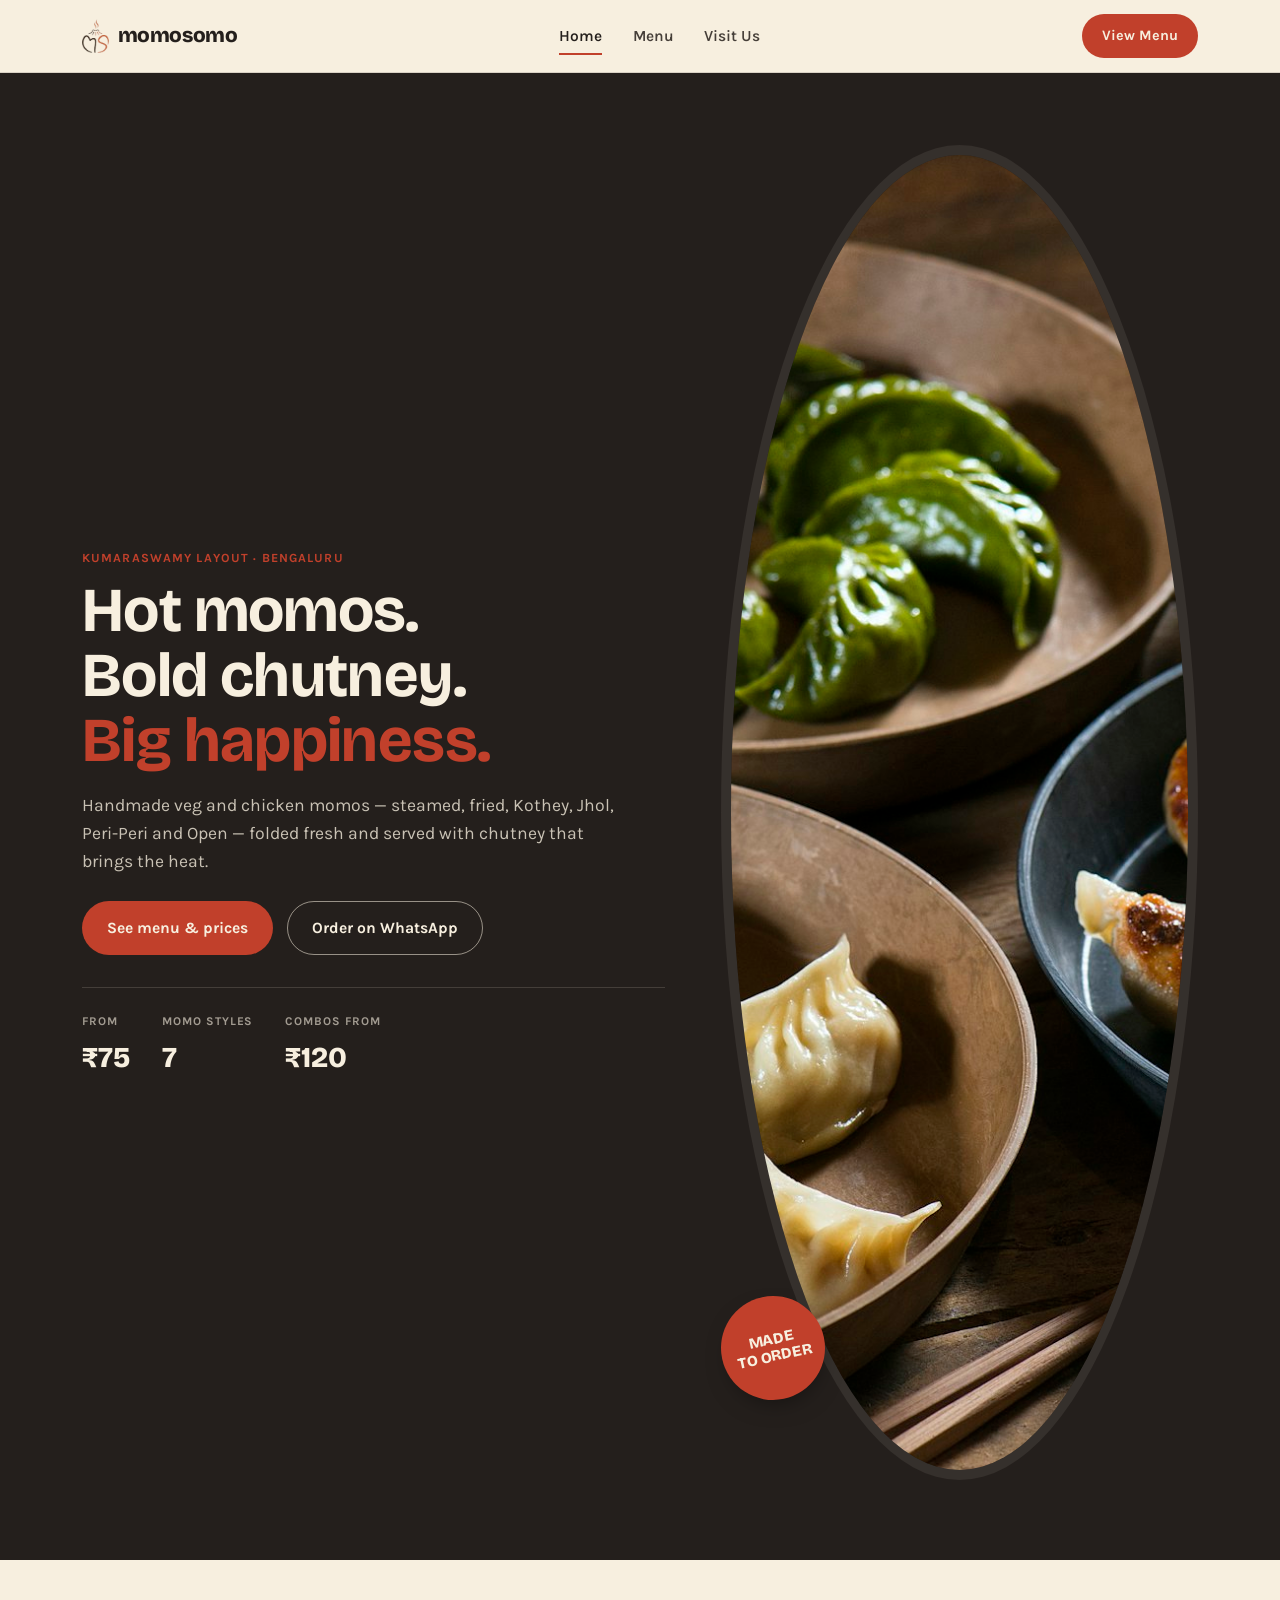
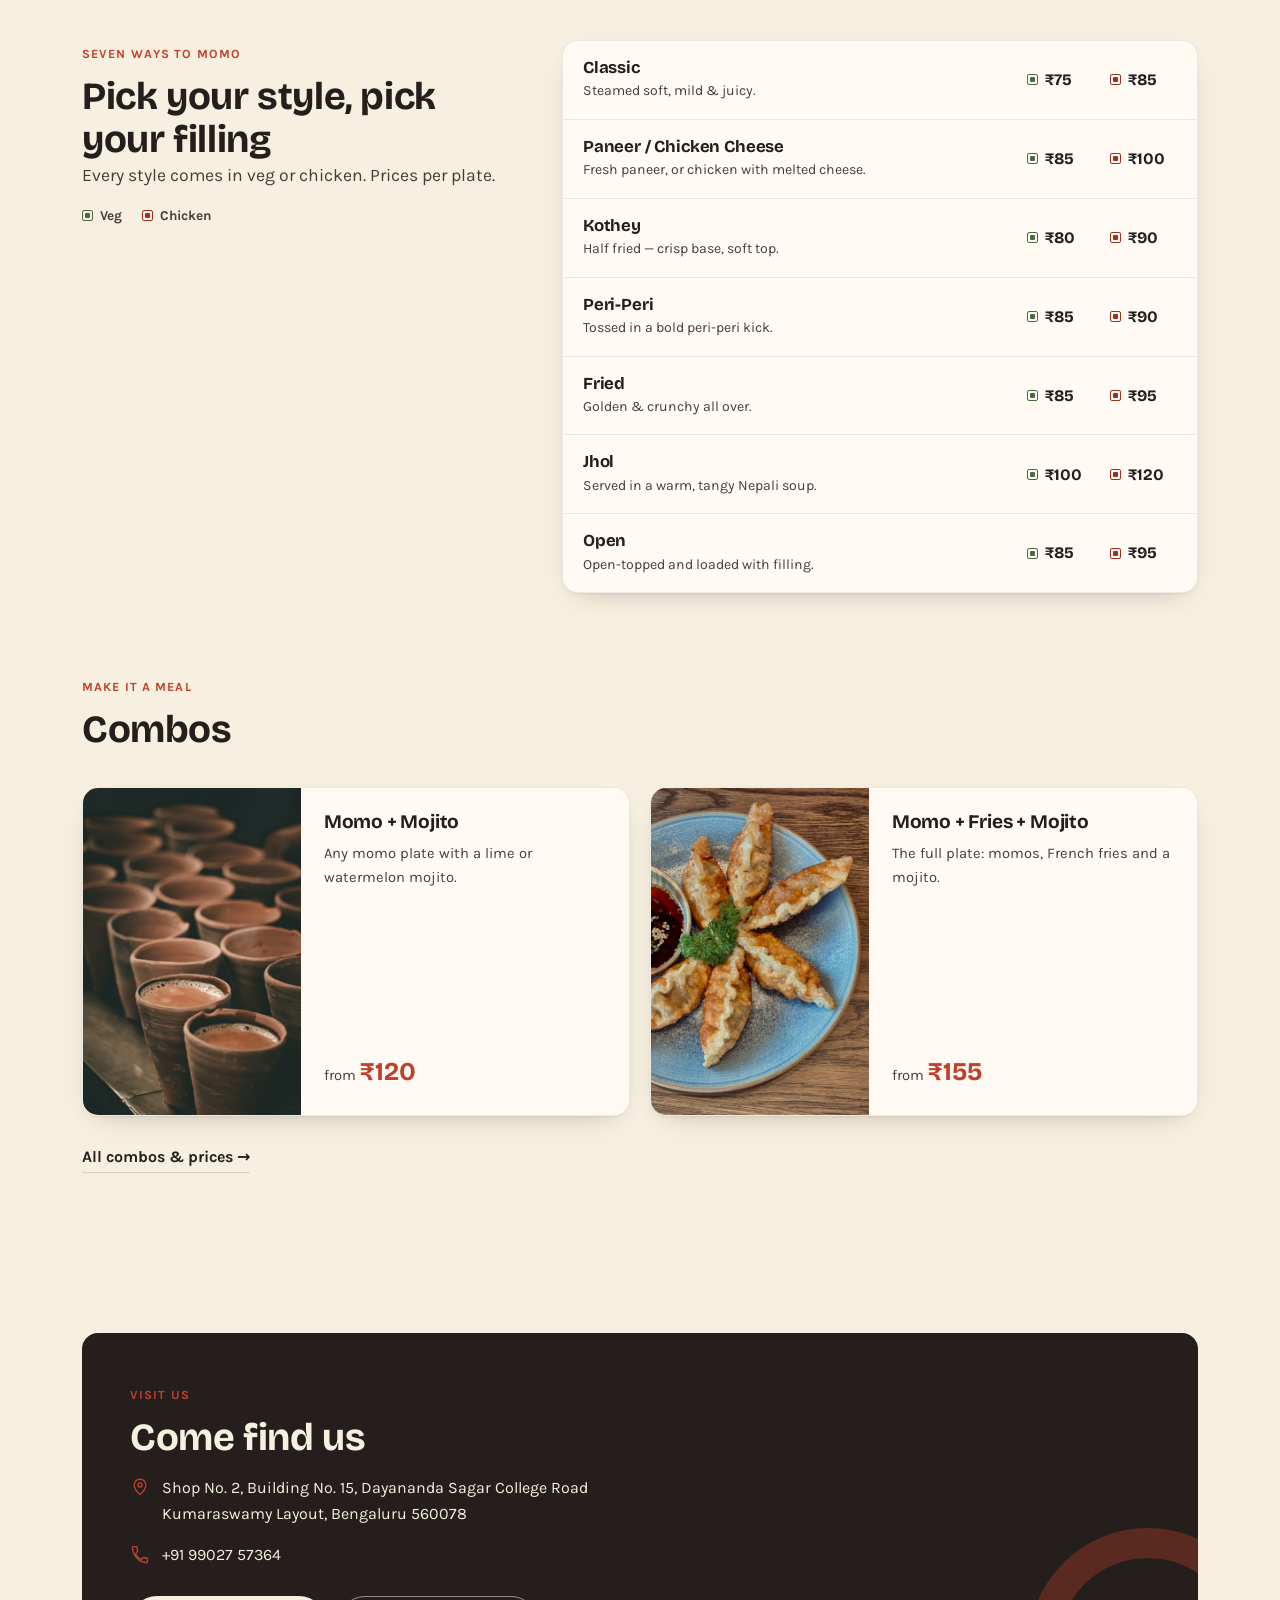
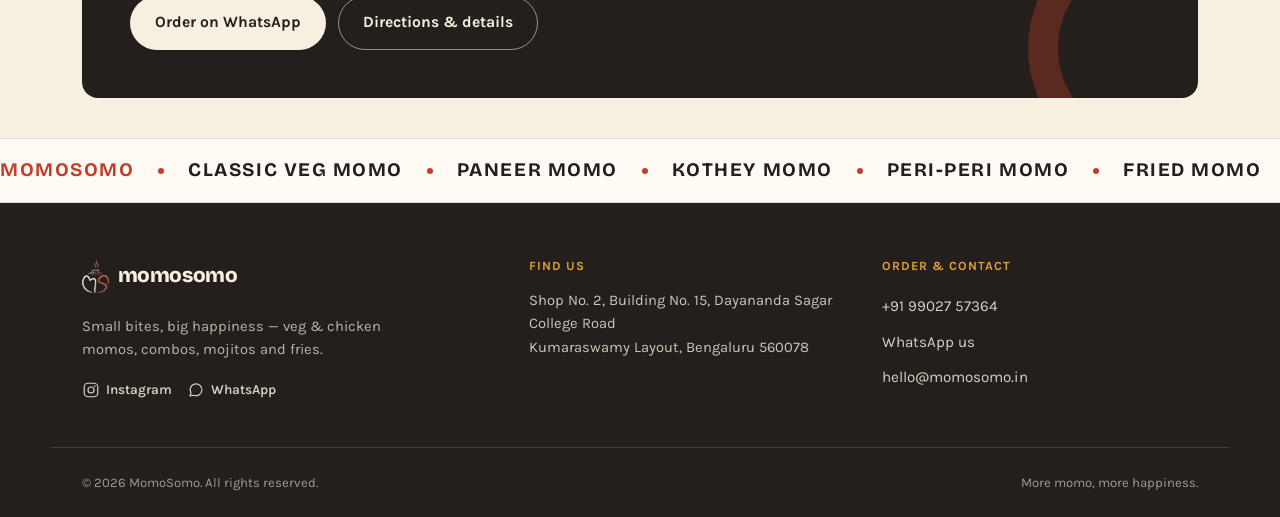
==== commit 26bd7223: "Update site content, styles, credits, robots and sitemap Co-Authored-By: Claude Opus 5.5 <noreply@an" ====
--- a/index.html
+++ b/index.html
@@ -5,8 +5,11 @@
 <meta name="viewport" content="width=device-width, initial-scale=1">
 <meta name="theme-color" content="#F7EFDF">
 <meta name="format-detection" content="telephone=no">
-<title>MomoSomo — Small Bites, Big Happiness</title>
-<meta name="description" content="MomoSomo is a momo counter serving veg and chicken momos, combos, mojitos and fries. Eat, share, repeat.">
+<title>MomoSomo — Best Momos in Kumaraswamy Layout, Bengaluru</title>
+<meta name="description" content="Hot veg &amp; chicken momos, Kothey, Jhol, Peri-Peri and Open momos from ₹75 at MomoSomo, Dayananda Sagar College Road, Kumaraswamy Layout, Bengaluru 560078. Momo + mojito combos too.">
+<meta name="robots" content="index, follow, max-image-preview:large">
+<meta name="geo.region" content="IN-KA">
+<meta name="geo.placename" content="Kumaraswamy Layout, Bengaluru">
 <link rel="icon" href="assets/img/favicon.png" type="image/png">
 <link rel="canonical" href="https://momosomo.in/">
 <link rel="preconnect" href="https://fonts.googleapis.com">
@@ -16,34 +19,68 @@
 <meta property="og:site_name" content="MomoSomo">
 <meta property="og:type" content="website">
 <meta property="og:locale" content="en_IN">
-<meta property="og:title" content="MomoSomo — Small Bites, Big Happiness">
-<meta property="og:description" content="MomoSomo is a momo counter serving veg and chicken momos, combos, mojitos and fries. Eat, share, repeat.">
+<meta property="og:title" content="MomoSomo — Best Momos in Kumaraswamy Layout, Bengaluru">
+<meta property="og:description" content="Hot veg &amp; chicken momos, Kothey, Jhol, Peri-Peri and Open momos from ₹75 at MomoSomo, Dayananda Sagar College Road, Kumaraswamy Layout, Bengaluru 560078. Momo + mojito combos too.">
 <meta property="og:image" content="https://momosomo.in/assets/img/logo-og.jpg">
 <meta property="og:image:width" content="1200">
 <meta property="og:image:height" content="630">
 <meta property="og:image:alt" content="The MomoSomo logo">
 <meta property="og:url" content="https://momosomo.in/">
 <meta name="twitter:card" content="summary_large_image">
-<meta name="twitter:title" content="MomoSomo — Small Bites, Big Happiness">
-<meta name="twitter:description" content="MomoSomo is a momo counter serving veg and chicken momos, combos, mojitos and fries. Eat, share, repeat.">
+<meta name="twitter:title" content="MomoSomo — Best Momos in Kumaraswamy Layout, Bengaluru">
+<meta name="twitter:description" content="Hot veg &amp; chicken momos, Kothey, Jhol, Peri-Peri and Open momos from ₹75 at MomoSomo, Dayananda Sagar College Road, Kumaraswamy Layout, Bengaluru 560078. Momo + mojito combos too.">
 <meta name="twitter:image" content="https://momosomo.in/assets/img/logo-og.jpg">
 <script type="application/ld+json">
 {
   "@context": "https://schema.org",
   "@type": "Restaurant",
+  "@id": "https://momosomo.in/#restaurant",
   "name": "MomoSomo",
-  "url": "https://momosomo.in",
-  "image": "https://momosomo.in/assets/img/logo-og.jpg",
-  "telephone": "+91 99027 57364",
-  "servesCuisine": ["Momos", "Mojitos", "Street food"],
+  "url": "https://momosomo.in/",
+  "logo": "https://momosomo.in/assets/img/logo-og.jpg",
+  "image": [
+    "https://momosomo.in/assets/img/logo-og.jpg",
+    "https://momosomo.in/assets/img/hero-momos.jpg"
+  ],
+  "description": "Momo shop on Dayananda Sagar College Road, Kumaraswamy Layout, Bengaluru serving veg and chicken momos, momo combos, mojitos and French fries.",
+  "telephone": "+91-99027-57364",
+  "priceRange": "₹75–₹200",
+  "currenciesAccepted": "INR",
+  "servesCuisine": [
+    "Momos",
+    "Tibetan",
+    "Nepali",
+    "Street Food"
+  ],
+  "acceptsReservations": false,
   "menu": "https://momosomo.in/menu.html",
+  "hasMenu": "https://momosomo.in/menu.html",
   "address": {
     "@type": "PostalAddress",
-    "streetAddress": "[SHOP ADDRESS LINE — TO BE CONFIRMED]",
-    "addressLocality": "[LOCALITY, CITY — TO BE CONFIRMED]",
+    "streetAddress": "Shop No. 2, Building No. 15, Dayananda Sagar College Road",
+    "addressLocality": "Kumaraswamy Layout, Bengaluru",
+    "addressRegion": "Karnataka",
+    "postalCode": "560078",
     "addressCountry": "IN"
   },
-  "sameAs": ["https://instagram.com/momosomo.in"]
+  "areaServed": [
+    "Kumaraswamy Layout",
+    "JP Nagar",
+    "Banashankari",
+    "ISRO Layout",
+    "Bengaluru"
+  ],
+  "sameAs": [
+    "https://instagram.com/momosomo.in"
+  ]
+}
+</script>
+<script type="application/ld+json">
+{
+  "@context": "https://schema.org",
+  "@type": "WebSite",
+  "name": "MomoSomo",
+  "url": "https://momosomo.in/"
 }
 </script>
 </head>
@@ -89,65 +126,149 @@
 
 <main id="main">
 
-  <section class="hero wrap">
-    <div class="hero__grid">
-      <div class="hero__copy">
-        <p class="eyebrow">Folded · Steamed · Served</p>
-        <h1>Hot MoMo.<br>Flavourful Chutney.<br>Big Happiness.</h1>
-        <p class="lede">MomoSomo is a small momo shop serving steamed, fried and pan-seared momos, folded fresh and served with chutney that brings the heat. No fusion experiments, no endless menu — just handmade momos, bold flavours, mojitos and fries.</p>
+  <section class="home-hero">
+    <div class="wrap home-hero__grid">
+      <div class="home-hero__copy">
+        <p class="eyebrow">Kumaraswamy Layout · Bengaluru</p>
+        <h1>Hot momos.<br>Bold chutney.<br><span class="hero__accent">Big happiness.</span></h1>
+        <p class="lede">Handmade veg and chicken momos — steamed, fried, Kothey, Jhol, Peri-Peri and Open — folded fresh and served with chutney that brings the heat.</p>
         <div class="hero__actions">
-          <a href="menu.html" class="btn btn--primary">View Menu</a>
-          <a href="contact.html" class="btn btn--secondary">Find Us</a>
+          <a href="menu.html" class="btn btn--primary">See menu &amp; prices</a>
+          <a href="https://wa.me/919902757364" class="btn btn--outline-ondark" target="_blank" rel="noopener noreferrer">Order on WhatsApp</a>
         </div>
-      </div>
-      <div class="hero__media">
+        <dl class="home-hero__stats">
+          <div><dt>From</dt><dd>₹75</dd></div>
+          <div><dt>Momo styles</dt><dd>7</dd></div>
+          <div><dt>Combos from</dt><dd>₹120</dd></div>
+        </dl>
+      </div>
+      <div class="home-hero__media">
         <img src="assets/img/hero-momos.jpg" width="2000" height="1335" alt="A plate of freshly steamed momos, served hot" fetchpriority="high">
-        <span class="hero__media-caption">Steamed fresh, table by table</span>
-      </div>
-    </div>
-    <p class="brand-strip">Eat · Share · Repeat</p>
+        <span class="home-hero__badge">Made<br>to order</span>
+      </div>
+    </div>
   </section>
 
-  <section class="section" aria-labelledby="picks-heading" data-reveal-fade>
+  <section class="section" aria-labelledby="styles-heading" data-reveal-fade>
+    <div class="wrap home-styles">
+      <div class="section__head">
+        <p class="eyebrow">Seven ways to momo</p>
+        <h2 id="styles-heading">Pick your style, pick your filling</h2>
+        <p class="lede">Every style comes in veg or chicken. Prices per plate.</p>
+        <p class="style-legend"><span><span class="menu-item__indicator menu-item__indicator--veg" aria-hidden="true"></span>Veg</span><span><span class="menu-item__indicator" aria-hidden="true"></span>Chicken</span></p>
+      </div>
+      <ul class="style-list">
+        <li class="style-row">
+          <div class="style-row__text">
+            <h3>Classic</h3>
+            <p>Steamed soft, mild &amp; juicy.</p>
+          </div>
+          <div class="style-row__prices">
+            <span class="style-row__price"><span class="menu-item__indicator menu-item__indicator--veg" aria-hidden="true"></span><span class="sr-only">Veg </span>₹75</span>
+            <span class="style-row__price"><span class="menu-item__indicator" aria-hidden="true"></span><span class="sr-only">Chicken </span>₹85</span>
+          </div>
+        </li>
+        <li class="style-row">
+          <div class="style-row__text">
+            <h3>Paneer / Chicken Cheese</h3>
+            <p>Fresh paneer, or chicken with melted cheese.</p>
+          </div>
+          <div class="style-row__prices">
+            <span class="style-row__price"><span class="menu-item__indicator menu-item__indicator--veg" aria-hidden="true"></span><span class="sr-only">Veg </span>₹85</span>
+            <span class="style-row__price"><span class="menu-item__indicator" aria-hidden="true"></span><span class="sr-only">Chicken </span>₹100</span>
+          </div>
+        </li>
+        <li class="style-row">
+          <div class="style-row__text">
+            <h3>Kothey</h3>
+            <p>Half fried — crisp base, soft top.</p>
+          </div>
+          <div class="style-row__prices">
+            <span class="style-row__price"><span class="menu-item__indicator menu-item__indicator--veg" aria-hidden="true"></span><span class="sr-only">Veg </span>₹80</span>
+            <span class="style-row__price"><span class="menu-item__indicator" aria-hidden="true"></span><span class="sr-only">Chicken </span>₹90</span>
+          </div>
+        </li>
+        <li class="style-row">
+          <div class="style-row__text">
+            <h3>Peri-Peri</h3>
+            <p>Tossed in a bold peri-peri kick.</p>
+          </div>
+          <div class="style-row__prices">
+            <span class="style-row__price"><span class="menu-item__indicator menu-item__indicator--veg" aria-hidden="true"></span><span class="sr-only">Veg </span>₹85</span>
+            <span class="style-row__price"><span class="menu-item__indicator" aria-hidden="true"></span><span class="sr-only">Chicken </span>₹90</span>
+          </div>
+        </li>
+        <li class="style-row">
+          <div class="style-row__text">
+            <h3>Fried</h3>
+            <p>Golden &amp; crunchy all over.</p>
+          </div>
+          <div class="style-row__prices">
+            <span class="style-row__price"><span class="menu-item__indicator menu-item__indicator--veg" aria-hidden="true"></span><span class="sr-only">Veg </span>₹85</span>
+            <span class="style-row__price"><span class="menu-item__indicator" aria-hidden="true"></span><span class="sr-only">Chicken </span>₹95</span>
+          </div>
+        </li>
+        <li class="style-row">
+          <div class="style-row__text">
+            <h3>Jhol</h3>
+            <p>Served in a warm, tangy Nepali soup.</p>
+          </div>
+          <div class="style-row__prices">
+            <span class="style-row__price"><span class="menu-item__indicator menu-item__indicator--veg" aria-hidden="true"></span><span class="sr-only">Veg </span>₹100</span>
+            <span class="style-row__price"><span class="menu-item__indicator" aria-hidden="true"></span><span class="sr-only">Chicken </span>₹120</span>
+          </div>
+        </li>
+        <li class="style-row">
+          <div class="style-row__text">
+            <h3>Open</h3>
+            <p>Open-topped and loaded with filling.</p>
+          </div>
+          <div class="style-row__prices">
+            <span class="style-row__price"><span class="menu-item__indicator menu-item__indicator--veg" aria-hidden="true"></span><span class="sr-only">Veg </span>₹85</span>
+            <span class="style-row__price"><span class="menu-item__indicator" aria-hidden="true"></span><span class="sr-only">Chicken </span>₹95</span>
+          </div>
+        </li>
+      </ul>
+    </div>
+  </section>
+
+  <section class="section section--tight" aria-labelledby="combos-heading" data-reveal-fade>
     <div class="wrap">
       <div class="section__head">
-        <p class="eyebrow">On the menu</p>
-        <h2 id="picks-heading">A few things people order every time</h2>
-      </div>
-      <div class="picks-grid">
-        <article class="pick-card">
-          <p class="pick-card__cat">Veg Momo</p>
-          <h3 class="pick-card__name">Classic Veg</h3>
-          <p class="pick-card__desc">Cabbage, carrot, onion, spring onion &amp; mild spices.</p>
+        <p class="eyebrow">Make it a meal</p>
+        <h2 id="combos-heading">Combos</h2>
+      </div>
+      <div class="combo-grid">
+        <article class="combo-card">
+          <img src="assets/img/menu-drinks.jpg" width="1000" height="1500" alt="A tall glass of mint mojito" loading="lazy">
+          <div class="combo-card__body">
+            <h3>Momo + Mojito</h3>
+            <p>Any momo plate with a lime or watermelon mojito.</p>
+            <p class="combo-card__price">from <strong>₹120</strong></p>
+          </div>
         </article>
-        <article class="pick-card">
-          <p class="pick-card__cat">Chicken Momo</p>
-          <h3 class="pick-card__name">Peri-Peri Chicken</h3>
-          <p class="pick-card__desc">Chicken momo with a bold peri-peri kick.</p>
+        <article class="combo-card">
+          <img src="assets/img/menu-fried.jpg" width="1000" height="742" alt="Crispy fried momos" loading="lazy">
+          <div class="combo-card__body">
+            <h3>Momo + Fries + Mojito</h3>
+            <p>The full plate: momos, French fries and a mojito.</p>
+            <p class="combo-card__price">from <strong>₹155</strong></p>
+          </div>
         </article>
-        <article class="pick-card">
-          <p class="pick-card__cat">Combo</p>
-          <h3 class="pick-card__name">Kothey Chicken Combo</h3>
-          <p class="pick-card__desc">Kothey chicken momo + French fries + mojito.</p>
-        </article>
-        <article class="pick-card">
-          <p class="pick-card__cat">Mojito</p>
-          <h3 class="pick-card__name">Watermelon Mojito</h3>
-          <p class="pick-card__desc">Watermelon, soda, sugar, mint.</p>
-        </article>
-      </div>
+      </div>
+      <a href="menu.html#combos" class="text-link picks-more">All combos &amp; prices →</a>
     </div>
   </section>
 
-  <section class="section section--alt" id="visit" aria-labelledby="visit-heading" data-reveal-fade>
+  <section class="section" id="visit" aria-labelledby="visit-heading" data-reveal-fade>
     <div class="wrap">
       <div class="visit-teaser">
         <div>
-          <p class="eyebrow" style="color:var(--mustard);">Visit us</p>
+          <p class="eyebrow">Visit us</p>
           <h2 id="visit-heading">Come find us</h2>
           <div class="visit-teaser__row">
             <svg width="20" height="20" viewBox="0 0 24 24" fill="none" aria-hidden="true"><path d="M12 21s7-6.1 7-11.5A7 7 0 0 0 5 9.5C5 14.9 12 21 12 21Z" stroke="currentColor" stroke-width="1.6"/><circle cx="12" cy="9.5" r="2.4" stroke="currentColor" stroke-width="1.6"/></svg>
-            <p>[SHOP ADDRESS LINE — TO BE CONFIRMED]<br>[LOCALITY, CITY — TO BE CONFIRMED]</p>
+            <p>Shop No. 2, Building No. 15, Dayananda Sagar College Road<br>Kumaraswamy Layout, Bengaluru 560078</p>
           </div>
           <div class="visit-teaser__row">
             <svg width="20" height="20" viewBox="0 0 24 24" fill="none" aria-hidden="true"><path d="M6.6 10.8a15.2 15.2 0 0 0 6.6 6.6l2.2-2.2c.3-.3.7-.4 1-.2 1.1.4 2.3.6 3.6.6.6 0 1 .4 1 1V20c0 .6-.4 1-1 1C11.4 21 3 12.6 3 3c0-.6.4-1 1-1h3.5c.6 0 1 .4 1 1 0 1.3.2 2.5.6 3.6.1.4 0 .8-.2 1L6.6 10.8Z" stroke="currentColor" stroke-width="1.6" stroke-linejoin="round"/></svg>
@@ -161,6 +282,13 @@
       </div>
     </div>
   </section>
+
+  <div class="marquee" aria-label="Momos at MomoSomo: Classic Veg Momo, Paneer Momo, Kothey Momo, Peri-Peri Momo, Fried Momo, Jhol Momo, Open Momo, Chicken Cheese Momo, Momo + Mojito Combos, French Fries">
+    <div class="marquee__track" aria-hidden="true">
+      <div class="marquee__group"><span class="marquee__item">MomoSomo</span><span class="marquee__item">Classic Veg Momo</span><span class="marquee__item">Paneer Momo</span><span class="marquee__item">Kothey Momo</span><span class="marquee__item">Peri-Peri Momo</span><span class="marquee__item">Fried Momo</span><span class="marquee__item">Jhol Momo</span><span class="marquee__item">Open Momo</span><span class="marquee__item">Chicken Cheese Momo</span><span class="marquee__item">Momo + Mojito Combos</span><span class="marquee__item">French Fries</span></div>
+      <div class="marquee__group"><span class="marquee__item">MomoSomo</span><span class="marquee__item">Classic Veg Momo</span><span class="marquee__item">Paneer Momo</span><span class="marquee__item">Kothey Momo</span><span class="marquee__item">Peri-Peri Momo</span><span class="marquee__item">Fried Momo</span><span class="marquee__item">Jhol Momo</span><span class="marquee__item">Open Momo</span><span class="marquee__item">Chicken Cheese Momo</span><span class="marquee__item">Momo + Mojito Combos</span><span class="marquee__item">French Fries</span></div>
+    </div>
+  </div>
 
 </main>
 
@@ -190,7 +318,7 @@
 
     <div class="site-footer__col">
       <h3>Find Us</h3>
-      <p class="site-footer__address">[SHOP ADDRESS LINE — TO BE CONFIRMED]<br>[LOCALITY, CITY — TO BE CONFIRMED]</p>
+      <p class="site-footer__address">Shop No. 2, Building No. 15, Dayananda Sagar College Road<br>Kumaraswamy Layout, Bengaluru 560078</p>
     </div>
 
     <div class="site-footer__col">
--- a/assets/css/style.css
+++ b/assets/css/style.css
@@ -1,592 +1,764 @@
-/* ==========================================================================
-   MomoSomo — Design tokens
-   ========================================================================== */
-:root {
-  /* Palette — warm, food-first, not a generic SaaS palette */
-  --cream: #F7EFDF;          /* base background */
-  --cream-deep: #F0E4CB;     /* section alt background */
-  --paper: #FFFBF4;          /* card surface, lighter than base */
-  --charcoal: #241F1C;       /* primary text / dark surfaces */
-  --charcoal-soft: #453E38;  /* secondary text */
-  --chilli: #C1402B;         /* primary accent — chilli red */
-  --chilli-deep: #9B3221;    /* hover/active state of chilli */
-  --mustard: #DE9F35;        /* secondary accent — used sparingly */
-  --green-veg: #4B6B45;      /* veg indicator only */
-  --line: rgba(36, 31, 28, 0.14);
-  --line-soft: rgba(36, 31, 28, 0.08);
-  --shadow-card: 0 1px 2px rgba(36, 31, 28, 0.06), 0 10px 28px -16px rgba(36, 31, 28, 0.35);
-
-  --font-display: "Bricolage Grotesque", ui-sans-serif, system-ui, "Segoe UI", sans-serif;
-  --font-body: "Karla", ui-sans-serif, system-ui, "Segoe UI", sans-serif;
-
-  --container: 1180px;
-  --radius-sm: 4px;
-  --radius-md: 8px;
-  --radius-lg: 16px;
-
-  --ease-out: cubic-bezier(0.23, 1, 0.32, 1);
-  --ease-in-out: cubic-bezier(0.77, 0, 0.175, 1);
-}
-
-/* ==========================================================================
-   Reset & base
-   ========================================================================== */
-*, *::before, *::after { box-sizing: border-box; }
-html { -webkit-text-size-adjust: 100%; scroll-behavior: smooth; }
-@media (prefers-reduced-motion: reduce) {
-  html { scroll-behavior: auto; }
-  *, *::before, *::after { animation-duration: 0.001ms !important; animation-iteration-count: 1 !important; transition-duration: 0.001ms !important; scroll-behavior: auto !important; }
-}
-
-body {
-  margin: 0;
-  background: var(--cream);
-  color: var(--charcoal);
-  font-family: var(--font-body);
-  font-size: 16px;
-  line-height: 1.6;
-  -webkit-font-smoothing: antialiased;
-  overflow-x: hidden; /* belt-and-suspenders: no layout should force horizontal scroll */
-}
-
-img { max-width: 100%; display: block; }
-a { color: inherit; text-decoration: none; }
-button { font: inherit; color: inherit; background: none; border: 0; cursor: pointer; }
-ul { margin: 0; padding: 0; list-style: none; }
-h1, h2, h3, h4, p { margin: 0; }
-
-:focus-visible {
-  outline: 2.5px solid var(--chilli);
-  outline-offset: 3px;
-  border-radius: 2px;
-}
-
-.sr-only {
-  position: absolute;
-  width: 1px; height: 1px;
-  padding: 0; margin: -1px;
-  overflow: hidden;
-  clip: rect(0, 0, 0, 0);
-  white-space: nowrap;
-  border: 0;
-}
-
-.skip-link {
-  position: absolute;
-  left: 1rem; top: -3rem;
-  background: var(--charcoal);
-  color: var(--cream);
-  padding: 0.7rem 1.1rem;
-  border-radius: var(--radius-sm);
-  z-index: 100;
-  transition: top 160ms var(--ease-out);
-}
-.skip-link:focus { top: 1rem; }
-
-.wrap {
-  max-width: var(--container);
-  margin-inline: auto;
-  padding-inline: 1.25rem;
-}
-@media (min-width: 720px) { .wrap { padding-inline: 2rem; } }
-
-/* ==========================================================================
-   Typography
-   ========================================================================== */
-h1, h2, h3, h4 { font-family: var(--font-display); color: var(--charcoal); letter-spacing: -0.01em; }
-
-h1 { font-size: clamp(2.3rem, 4.6vw + 1rem, 3.9rem); font-weight: 700; line-height: 1.04; }
-h2 { font-size: clamp(1.7rem, 2.6vw + 1rem, 2.4rem); font-weight: 700; line-height: 1.12; }
-h3 { font-size: 1.2rem; font-weight: 700; line-height: 1.25; }
-h4 { font-size: 1.05rem; font-weight: 700; line-height: 1.3; }
-
-.eyebrow {
-  display: inline-block;
-  font-family: var(--font-body);
-  font-weight: 700;
-  font-size: 0.78rem;
-  letter-spacing: 0.09em;
-  text-transform: uppercase;
-  color: var(--chilli);
-  margin-bottom: 0.6rem;
-}
-
-.lede { font-size: 1.1rem; color: var(--charcoal-soft); max-width: 54ch; }
-
-/* ==========================================================================
-   Buttons
-   ========================================================================== */
-.btn {
-  display: inline-flex;
-  align-items: center;
-  justify-content: center;
-  gap: 0.5rem;
-  font-family: var(--font-body);
-  font-weight: 700;
-  font-size: 0.98rem;
-  padding: 0.85rem 1.5rem;
-  border-radius: 999px;
-  border: 1.5px solid transparent;
-  transition: transform 160ms var(--ease-out), background-color 160ms var(--ease-out), border-color 160ms var(--ease-out), color 160ms var(--ease-out);
-  white-space: nowrap;
-}
-.btn:active { transform: scale(0.97); }
-
-.btn--primary { background: var(--chilli); color: var(--cream); }
-.btn--primary:hover { background: var(--chilli-deep); }
-
-.btn--secondary { background: transparent; border-color: var(--charcoal); color: var(--charcoal); }
-.btn--secondary:hover { background: var(--charcoal); color: var(--cream); }
-
-.btn--ondark { background: var(--cream); color: var(--charcoal); }
-.btn--ondark:hover { background: var(--paper); }
-
-.btn--outline-ondark { background: transparent; border-color: rgba(247,239,223,0.55); color: var(--cream); }
-.btn--outline-ondark:hover { border-color: var(--cream); background: rgba(247,239,223,0.1); }
-
-.btn--sm { padding: 0.6rem 1.2rem; font-size: 0.9rem; }
-
-.text-link {
-  display: inline-flex;
-  align-items: center;
-  gap: 0.35rem;
-  font-weight: 700;
-  color: var(--charcoal);
-  border-bottom: 1.5px solid var(--line);
-  padding-bottom: 0.15rem;
-  transition: border-color 160ms var(--ease-out), color 160ms var(--ease-out);
-}
-.text-link:hover { border-color: var(--chilli); color: var(--chilli); }
-
-/* ==========================================================================
-   Header / navigation
-   ========================================================================== */
-.site-header {
-  position: sticky;
-  top: 0;
-  z-index: 50;
-  background: var(--cream);
-  border-bottom: 1px solid var(--line);
-  transition: box-shadow 200ms var(--ease-out);
-}
-.site-header.is-scrolled { box-shadow: 0 6px 20px -14px rgba(36,31,28,0.4); }
-.site-header__inner {
-  display: flex;
-  align-items: center;
-  justify-content: space-between;
-  gap: 1rem;
-  height: 4.5rem;
-}
-
-.brand { display: inline-flex; align-items: center; gap: 0.55rem; }
-.brand__mark {
-  height: 34px;
-  width: auto;
-  display: block;
-  object-fit: contain;
-}
-.brand__word {
-  font-family: var(--font-display);
-  font-weight: 800;
-  font-size: 1.3rem;
-  letter-spacing: -0.02em;
-  color: var(--charcoal);
-}
-
-.nav { display: none; align-items: center; gap: 1.9rem; }
-.nav__link {
-  position: relative;
-  font-weight: 600;
-  font-size: 0.97rem;
-  color: var(--charcoal-soft);
-  padding: 0.3rem 0;
-}
-.nav__link::after {
-  content: "";
-  position: absolute;
-  left: 0; right: 100%;
-  bottom: -2px;
-  height: 2px;
-  background: var(--chilli);
-  transition: right 200ms var(--ease-out);
-}
-.nav__link:hover { color: var(--charcoal); }
-.nav__link:hover::after, .nav__link.is-active::after { right: 0; }
-.nav__link.is-active { color: var(--charcoal); }
-
-.site-header__actions { display: flex; align-items: center; gap: 0.75rem; }
-.site-header__cta { display: none; }
-
-.nav-toggle {
-  display: flex;
-  flex-direction: column;
-  justify-content: center;
-  gap: 5px;
-  width: 2.6rem;
-  height: 2.6rem;
-  align-items: center;
-}
-.nav-toggle__bar {
-  width: 21px; height: 2px;
-  background: var(--charcoal);
-  border-radius: 2px;
-  transition: transform 220ms var(--ease-in-out), opacity 160ms var(--ease-out);
-}
-.nav-toggle[aria-expanded="true"] .nav-toggle__bar:nth-child(1) { transform: translateY(7px) rotate(45deg); }
-.nav-toggle[aria-expanded="true"] .nav-toggle__bar:nth-child(2) { opacity: 0; }
-.nav-toggle[aria-expanded="true"] .nav-toggle__bar:nth-child(3) { transform: translateY(-7px) rotate(-45deg); }
-
-.mobile-nav {
-  position: fixed;
-  inset: 4.5rem 0 0 0;
-  background: var(--cream);
-  padding: 1.5rem 1.25rem 2rem;
-  display: flex;
-  flex-direction: column;
-  gap: 1.75rem;
-  transform: translateY(-8px);
-  opacity: 0;
-  visibility: hidden;
-  transition: transform 220ms var(--ease-out), opacity 220ms var(--ease-out), visibility 220ms;
-  overflow-y: auto;
-}
-.mobile-nav.is-open { transform: translateY(0); opacity: 1; visibility: visible; }
-.mobile-nav__links { display: flex; flex-direction: column; }
-.mobile-nav__link {
-  font-family: var(--font-display);
-  font-size: 1.7rem;
-  font-weight: 700;
-  padding: 0.6rem 0;
-  border-bottom: 1px solid var(--line-soft);
-  color: var(--charcoal);
-}
-.mobile-nav__link.is-active { color: var(--chilli); }
-.mobile-nav__actions { display: flex; gap: 0.75rem; flex-wrap: wrap; margin-top: auto; }
-
-@media (min-width: 960px) {
-  .nav { display: flex; }
-  .site-header__cta { display: inline-flex; }
-  .nav-toggle { display: none; }
-  .mobile-nav { display: none; }
-}
-
-/* ==========================================================================
-   Hero
-   ========================================================================== */
-.hero {
-  padding-block: 2.5rem 3.5rem;
-}
-.hero__grid {
-  display: grid;
-  gap: 2.25rem;
-  align-items: center;
-}
-.hero__copy h1 { margin-bottom: 1.1rem; }
-.hero__actions { display: flex; flex-wrap: wrap; gap: 0.85rem; margin-top: 1.6rem; }
-.hero__media {
-  position: relative;
-  border-radius: var(--radius-lg);
-  overflow: hidden;
-  width: 100%;
-  max-width: 480px;
-  aspect-ratio: 480 / 560;
-  margin-inline: auto;
-}
-.hero__media img {
-  width: 100%; height: 100%;
-  object-fit: cover;
-}
-.hero__media-caption {
-  position: absolute;
-  left: 0.9rem; bottom: 0.9rem;
-  background: rgba(36,31,28,0.72);
-  color: var(--cream);
-  font-size: 0.78rem;
-  padding: 0.4rem 0.7rem;
-  border-radius: 999px;
-}
-
-@media (min-width: 860px) {
-  .hero { padding-block: 3.5rem 5rem; }
-  .hero__grid { grid-template-columns: minmax(0, 1.05fr) minmax(0, 0.95fr); gap: 3rem; }
-  .hero__media { margin-inline: 0 0; margin-left: auto; }
-}
-
-/* ==========================================================================
-   Sections (generic)
-   ========================================================================== */
-.section { padding-block: 3.5rem; }
-.section--alt { background: var(--cream-deep); }
-.section__head { max-width: 640px; margin-bottom: 2.25rem; }
-@media (min-width: 720px) { .section { padding-block: 5rem; } }
-
-/* Today's picks (homepage featured items) */
-.picks-grid {
-  display: grid;
-  gap: 1rem;
-  grid-template-columns: repeat(2, minmax(0, 1fr));
-}
-.pick-card {
-  background: var(--paper);
-  border: 1px solid var(--line-soft);
-  border-radius: var(--radius-md);
-  padding: 1.25rem 1.1rem;
-}
-.pick-card__cat { font-size: 0.72rem; font-weight: 700; letter-spacing: 0.06em; text-transform: uppercase; color: var(--chilli); margin-bottom: 0.4rem; }
-.pick-card__name { font-family: var(--font-display); font-size: 1.05rem; margin-bottom: 0.4rem; }
-.pick-card__desc { font-size: 0.9rem; color: var(--charcoal-soft); margin-bottom: 0.7rem; }
-@media (min-width: 720px) { .picks-grid { grid-template-columns: repeat(4, minmax(0, 1fr)); } }
-
-/* Brand tagline strip — echoes the printed menu's own rule-and-dot lockup */
-.brand-strip {
-  display: flex;
-  align-items: center;
-  gap: 1rem;
-  justify-content: center;
-  padding-block: 0.5rem 0;
-  color: var(--charcoal-soft);
-  font-size: 0.76rem;
-  font-weight: 700;
-  letter-spacing: 0.16em;
-  text-transform: uppercase;
-}
-.brand-strip::before, .brand-strip::after {
-  content: "";
-  flex: 1;
-  max-width: 110px;
-  height: 1px;
-  background: var(--line);
-}
-
-/* Location teaser card on homepage */
-.visit-teaser {
-  display: grid;
-  gap: 1.75rem;
-  background: var(--charcoal);
-  color: var(--cream);
-  border-radius: var(--radius-lg);
-  padding: 2.25rem 1.5rem;
-}
-.visit-teaser h2 { color: var(--cream); }
-.visit-teaser__row { display: flex; align-items: flex-start; gap: 0.75rem; margin-top: 1rem; }
-.visit-teaser__row svg { flex-shrink: 0; margin-top: 0.15rem; color: var(--mustard); }
-.visit-teaser__actions { display: flex; flex-wrap: wrap; gap: 0.75rem; margin-top: 1.75rem; }
-@media (min-width: 860px) { .visit-teaser { grid-template-columns: minmax(0, 1.1fr) minmax(0, 0.9fr); padding: 3rem; } }
-
-/* ==========================================================================
-   Menu page
-   ========================================================================== */
-.menu-hero { padding-block: 2.5rem 1.5rem; }
-.menu-jump {
-  position: sticky;
-  top: 4.5rem;
-  z-index: 20;
-  background: var(--cream);
-  border-bottom: 1px solid var(--line);
-  overflow-x: auto;
-  white-space: nowrap;
-  scrollbar-width: thin;
-}
-.menu-jump .wrap { display: flex; gap: 0.5rem; padding-block: 0.75rem; }
-.jump-link {
-  flex-shrink: 0;
-  font-size: 0.86rem;
-  font-weight: 700;
-  padding: 0.45rem 0.9rem;
-  border-radius: 999px;
-  border: 1px solid var(--line);
-  color: var(--charcoal-soft);
-  transition: background-color 160ms var(--ease-out), color 160ms var(--ease-out), border-color 160ms var(--ease-out);
-}
-.jump-link:hover, .jump-link.is-active { background: var(--charcoal); border-color: var(--charcoal); color: var(--cream); }
-
-.menu-filters { display: flex; flex-wrap: wrap; gap: 0.6rem; padding-block: 1.25rem 0.25rem; }
-.filter-chip {
-  font-size: 0.85rem;
-  font-weight: 700;
-  padding: 0.5rem 1rem;
-  border-radius: 999px;
-  border: 1.5px solid var(--line);
-  color: var(--charcoal-soft);
-  transition: background-color 160ms var(--ease-out), color 160ms var(--ease-out), border-color 160ms var(--ease-out);
-}
-.filter-chip[aria-pressed="true"] { background: var(--chilli); border-color: var(--chilli); color: var(--cream); }
-
-.menu-category { padding-block: 2.5rem; scroll-margin-top: 8rem; border-bottom: 1px solid var(--line-soft); }
-.menu-category:last-child { border-bottom: none; }
-.menu-category__head { display: flex; align-items: baseline; gap: 1rem; margin-bottom: 0.5rem; }
-.menu-category__title { white-space: nowrap; }
-.menu-category__rule { flex: 1; height: 2px; background: var(--charcoal); opacity: 0.85; }
-.menu-category__note { color: var(--charcoal-soft); font-size: 0.95rem; margin-bottom: 1rem; }
-
-.menu-list { display: flex; flex-direction: column; }
-.menu-item {
-  display: flex;
-  gap: 0.9rem;
-  padding-block: 1.1rem;
-  border-top: 1px solid var(--line-soft);
-  transition: opacity 200ms var(--ease-out), max-height 260ms var(--ease-in-out);
-}
-.menu-item:first-child { border-top: none; }
-.menu-item[hidden] { display: none; }
-.menu-item__indicator {
-  flex-shrink: 0;
-  margin-top: 0.42em;
-  width: 11px; height: 11px;
-  border-radius: 2px;
-  border: 1.5px solid var(--chilli-deep);
-  position: relative;
-}
-.menu-item__indicator::after {
-  content: "";
-  position: absolute; inset: 2px;
-  border-radius: 1px;
-  background: var(--chilli-deep);
-}
-.menu-item__indicator--veg { border-color: var(--green-veg); }
-.menu-item__indicator--veg::after { background: var(--green-veg); }
-.menu-item__body { flex: 1; min-width: 0; }
-.menu-item__head { display: flex; align-items: baseline; gap: 0.6rem; flex-wrap: wrap; }
-.menu-item__name { font-size: 1.05rem; }
-.menu-item__badge {
-  font-size: 0.68rem;
-  font-weight: 700;
-  letter-spacing: 0.04em;
-  text-transform: uppercase;
-  color: var(--chilli-deep);
-  background: rgba(193, 64, 43, 0.1);
-  padding: 0.15rem 0.5rem;
-  border-radius: 999px;
-}
-.menu-item__desc { font-size: 0.93rem; color: var(--charcoal-soft); margin-top: 0.3rem; }
-
-.menu-note-banner {
-  margin-top: 3rem;
-  padding: 1.25rem 1.5rem;
-  background: var(--cream-deep);
-  border-radius: var(--radius-md);
-  font-size: 0.9rem;
-  color: var(--charcoal-soft);
-}
-
-/* ==========================================================================
-   Contact / Visit page
-   ========================================================================== */
-.visit-grid { display: grid; gap: 2rem; }
-.visit-col { display: flex; flex-direction: column; gap: 1.25rem; min-width: 0; }
-.visit-card {
-  background: var(--paper);
-  border: 1px solid var(--line-soft);
-  border-radius: var(--radius-lg);
-  padding: 1.75rem;
-}
-.visit-card h3 { display: flex; align-items: center; gap: 0.6rem; margin-bottom: 0.9rem; }
-.visit-card h3 svg { color: var(--chilli); flex-shrink: 0; }
-.visit-card p { color: var(--charcoal-soft); }
-.hours-table { width: 100%; margin-top: 0.25rem; }
-.hours-table tr { border-top: 1px solid var(--line-soft); }
-.hours-table tr:first-child { border-top: none; }
-.hours-table td { padding: 0.5rem 0; font-size: 0.94rem; }
-.hours-table td:last-child { text-align: right; font-weight: 600; }
-
-.map-frame {
-  border-radius: var(--radius-lg);
-  overflow: hidden;
-  border: 1px solid var(--line);
-  aspect-ratio: 4/3;
-}
-.map-frame iframe { width: 100%; height: 100%; border: 0; }
-.map-placeholder {
-  aspect-ratio: 4/3;
-  border-radius: var(--radius-lg);
-  border: 1.5px dashed var(--line);
-  display: flex;
-  flex-direction: column;
-  align-items: center;
-  justify-content: center;
-  gap: 0.75rem;
-  text-align: center;
-  padding: 2rem;
-  color: var(--charcoal-soft);
-  background: var(--cream-deep);
-}
-
-.contact-actions { display: flex; flex-wrap: wrap; gap: 0.85rem; margin-top: 1.25rem; }
-
-@media (min-width: 960px) {
-  /* align-items defaults to stretch: both columns are forced to the same
-     height (the taller one), and justify-content:space-between below
-     spreads any leftover height as extra breathing room between that
-     column's own cards — so the two columns always end on the same line,
-     no matter how the address/hours text or item counts change later. */
-  .visit-grid { grid-template-columns: minmax(0, 1fr) minmax(0, 1fr); }
-  .visit-col { justify-content: space-between; }
-}
-
-/* ==========================================================================
-   Footer
-   ========================================================================== */
-.site-footer { background: var(--charcoal); color: var(--cream); padding-block: 3.5rem 1.5rem; margin-top: 4rem; }
-.site-footer .brand__word { color: var(--cream); }
-.site-footer__grid {
-  display: grid;
-  gap: 2.25rem;
-}
-.site-footer__brand { max-width: 320px; }
-.site-footer__tagline { color: rgba(247,239,223,0.72); font-size: 0.92rem; margin-block: 0.9rem 1.1rem; }
-.site-footer__col h3 {
-  font-family: var(--font-body);
-  font-size: 0.78rem;
-  letter-spacing: 0.08em;
-  text-transform: uppercase;
-  color: var(--mustard);
-  margin-bottom: 0.9rem;
-}
-.site-footer__col a { display: block; color: rgba(247,239,223,0.86); padding-block: 0.35rem; font-size: 0.95rem; }
-.site-footer__col a:hover { color: var(--cream); text-decoration: underline; }
-.site-footer__address { font-size: 0.92rem; color: rgba(247,239,223,0.8); margin-bottom: 0.7rem; }
-.site-footer__hours-row { display: flex; justify-content: space-between; gap: 1rem; font-size: 0.88rem; color: rgba(247,239,223,0.72); padding-block: 0.2rem; }
-.site-footer__bottom {
-  display: flex;
-  flex-wrap: wrap;
-  justify-content: space-between;
-  gap: 0.5rem;
-  margin-top: 2.5rem;
-  padding-top: 1.5rem;
-  border-top: 1px solid rgba(247,239,223,0.14);
-  font-size: 0.82rem;
-  color: rgba(247,239,223,0.6);
-}
-
-.social-links { display: flex; gap: 0.9rem; }
-.social-links a {
-  display: inline-flex;
-  align-items: center;
-  gap: 0.4rem;
-  font-size: 0.85rem;
-  font-weight: 600;
-  color: var(--charcoal-soft);
-}
-.social-links a:hover { color: var(--chilli); }
-
-/* On dark surfaces (footer), swap to a light, translucent tone instead */
-.site-footer .social-links a { color: rgba(247,239,223,0.86); }
-.site-footer .social-links a:hover { color: var(--cream); }
-
-@media (min-width: 720px) {
-  .site-footer__grid { grid-template-columns: minmax(0, 1.3fr) minmax(0, 1fr) minmax(0, 1fr); }
-}
-
-/* ==========================================================================
-   Scroll reveal (generic, used sparingly)
-   ========================================================================== */
-[data-reveal-fade] {
-  opacity: 0;
-  transform: translateY(10px);
-  transition: opacity 560ms var(--ease-out), transform 560ms var(--ease-out);
-}
-[data-reveal-fade].is-visible { opacity: 1; transform: translateY(0); }
-
-@media (hover: none) and (pointer: coarse) {
-  .nav__link::after { display: none; }
-}
+/* ==========================================================================
+   MomoSomo — Design tokens
+   ========================================================================== */
+:root {
+  /* Palette — warm, food-first, not a generic SaaS palette */
+  --cream: #F7EFDF;          /* base background */
+  --cream-deep: #F0E4CB;     /* section alt background */
+  --paper: #FFFBF4;          /* card surface, lighter than base */
+  --charcoal: #241F1C;       /* primary text / dark surfaces */
+  --charcoal-soft: #453E38;  /* secondary text */
+  --chilli: #C1402B;         /* primary accent — chilli red */
+  --chilli-deep: #9B3221;    /* hover/active state of chilli */
+  --mustard: #DE9F35;        /* secondary accent — used sparingly */
+  --green-veg: #4B6B45;      /* veg indicator only */
+  --line: rgba(36, 31, 28, 0.14);
+  --line-soft: rgba(36, 31, 28, 0.08);
+  --shadow-card: 0 1px 2px rgba(36, 31, 28, 0.06), 0 10px 28px -16px rgba(36, 31, 28, 0.35);
+
+  --font-display: "Bricolage Grotesque", ui-sans-serif, system-ui, "Segoe UI", sans-serif;
+  --font-body: "Karla", ui-sans-serif, system-ui, "Segoe UI", sans-serif;
+
+  --container: 1180px;
+  --radius-sm: 4px;
+  --radius-md: 8px;
+  --radius-lg: 16px;
+
+  --ease-out: cubic-bezier(0.23, 1, 0.32, 1);
+  --ease-in-out: cubic-bezier(0.77, 0, 0.175, 1);
+}
+
+/* ==========================================================================
+   Reset & base
+   ========================================================================== */
+*, *::before, *::after { box-sizing: border-box; }
+html { -webkit-text-size-adjust: 100%; scroll-behavior: smooth; }
+@media (prefers-reduced-motion: reduce) {
+  html { scroll-behavior: auto; }
+  *, *::before, *::after { animation-duration: 0.001ms !important; animation-iteration-count: 1 !important; transition-duration: 0.001ms !important; scroll-behavior: auto !important; }
+}
+
+body {
+  margin: 0;
+  background: var(--cream);
+  color: var(--charcoal);
+  font-family: var(--font-body);
+  font-size: 16px;
+  line-height: 1.6;
+  -webkit-font-smoothing: antialiased;
+  overflow-x: hidden; /* belt-and-suspenders: no layout should force horizontal scroll */
+}
+
+img { max-width: 100%; display: block; }
+a { color: inherit; text-decoration: none; }
+button { font: inherit; color: inherit; background: none; border: 0; cursor: pointer; }
+ul { margin: 0; padding: 0; list-style: none; }
+h1, h2, h3, h4, p { margin: 0; }
+
+:focus-visible {
+  outline: 2.5px solid var(--chilli);
+  outline-offset: 3px;
+  border-radius: 2px;
+}
+
+.sr-only {
+  position: absolute;
+  width: 1px; height: 1px;
+  padding: 0; margin: -1px;
+  overflow: hidden;
+  clip: rect(0, 0, 0, 0);
+  white-space: nowrap;
+  border: 0;
+}
+
+.skip-link {
+  position: absolute;
+  left: 1rem; top: -3rem;
+  background: var(--charcoal);
+  color: var(--cream);
+  padding: 0.7rem 1.1rem;
+  border-radius: var(--radius-sm);
+  z-index: 100;
+  transition: top 160ms var(--ease-out);
+}
+.skip-link:focus { top: 1rem; }
+
+.wrap {
+  max-width: var(--container);
+  margin-inline: auto;
+  padding-inline: 1.25rem;
+}
+@media (min-width: 720px) { .wrap { padding-inline: 2rem; } }
+
+/* ==========================================================================
+   Typography
+   ========================================================================== */
+h1, h2, h3, h4 { font-family: var(--font-display); color: var(--charcoal); letter-spacing: -0.01em; }
+
+h1 { font-size: clamp(2.3rem, 4.6vw + 1rem, 3.9rem); font-weight: 700; line-height: 1.04; }
+h2 { font-size: clamp(1.7rem, 2.6vw + 1rem, 2.4rem); font-weight: 700; line-height: 1.12; }
+h3 { font-size: 1.2rem; font-weight: 700; line-height: 1.25; }
+h4 { font-size: 1.05rem; font-weight: 700; line-height: 1.3; }
+
+.eyebrow {
+  display: inline-block;
+  font-family: var(--font-body);
+  font-weight: 700;
+  font-size: 0.78rem;
+  letter-spacing: 0.09em;
+  text-transform: uppercase;
+  color: var(--chilli);
+  margin-bottom: 0.6rem;
+}
+
+.lede { font-size: 1.1rem; color: var(--charcoal-soft); max-width: 54ch; }
+
+/* ==========================================================================
+   Buttons
+   ========================================================================== */
+.btn {
+  display: inline-flex;
+  align-items: center;
+  justify-content: center;
+  gap: 0.5rem;
+  font-family: var(--font-body);
+  font-weight: 700;
+  font-size: 0.98rem;
+  padding: 0.85rem 1.5rem;
+  border-radius: 999px;
+  border: 1.5px solid transparent;
+  transition: transform 160ms var(--ease-out), background-color 160ms var(--ease-out), border-color 160ms var(--ease-out), color 160ms var(--ease-out);
+  white-space: nowrap;
+}
+.btn:active { transform: scale(0.97); }
+
+.btn--primary { background: var(--chilli); color: var(--cream); }
+.btn--primary:hover { background: var(--chilli-deep); }
+
+.btn--secondary { background: transparent; border-color: var(--charcoal); color: var(--charcoal); }
+.btn--secondary:hover { background: var(--charcoal); color: var(--cream); }
+
+.btn--ondark { background: var(--cream); color: var(--charcoal); }
+.btn--ondark:hover { background: var(--paper); }
+
+.btn--outline-ondark { background: transparent; border-color: rgba(247,239,223,0.55); color: var(--cream); }
+.btn--outline-ondark:hover { border-color: var(--cream); background: rgba(247,239,223,0.1); }
+
+.btn--sm { padding: 0.6rem 1.2rem; font-size: 0.9rem; }
+
+.text-link {
+  display: inline-flex;
+  align-items: center;
+  gap: 0.35rem;
+  font-weight: 700;
+  color: var(--charcoal);
+  border-bottom: 1.5px solid var(--line);
+  padding-bottom: 0.15rem;
+  transition: border-color 160ms var(--ease-out), color 160ms var(--ease-out);
+}
+.text-link:hover { border-color: var(--chilli); color: var(--chilli); }
+
+/* ==========================================================================
+   Header / navigation
+   ========================================================================== */
+.site-header {
+  position: sticky;
+  top: 0;
+  z-index: 50;
+  background: var(--cream);
+  border-bottom: 1px solid var(--line);
+  transition: box-shadow 200ms var(--ease-out);
+}
+.site-header.is-scrolled { box-shadow: 0 6px 20px -14px rgba(36,31,28,0.4); }
+.site-header__inner {
+  display: flex;
+  align-items: center;
+  justify-content: space-between;
+  gap: 1rem;
+  height: 4.5rem;
+}
+
+.brand { display: inline-flex; align-items: center; gap: 0.55rem; }
+.brand__mark {
+  height: 34px;
+  width: auto;
+  display: block;
+  object-fit: contain;
+}
+.brand__word {
+  font-family: var(--font-display);
+  font-weight: 800;
+  font-size: 1.3rem;
+  letter-spacing: -0.02em;
+  color: var(--charcoal);
+}
+
+.nav { display: none; align-items: center; gap: 1.9rem; }
+.nav__link {
+  position: relative;
+  font-weight: 600;
+  font-size: 0.97rem;
+  color: var(--charcoal-soft);
+  padding: 0.3rem 0;
+}
+.nav__link::after {
+  content: "";
+  position: absolute;
+  left: 0; right: 100%;
+  bottom: -2px;
+  height: 2px;
+  background: var(--chilli);
+  transition: right 200ms var(--ease-out);
+}
+.nav__link:hover { color: var(--charcoal); }
+.nav__link:hover::after, .nav__link.is-active::after { right: 0; }
+.nav__link.is-active { color: var(--charcoal); }
+
+.site-header__actions { display: flex; align-items: center; gap: 0.75rem; }
+.site-header__cta { display: none; }
+
+.nav-toggle {
+  display: flex;
+  flex-direction: column;
+  justify-content: center;
+  gap: 5px;
+  width: 2.6rem;
+  height: 2.6rem;
+  align-items: center;
+}
+.nav-toggle__bar {
+  width: 21px; height: 2px;
+  background: var(--charcoal);
+  border-radius: 2px;
+  transition: transform 220ms var(--ease-in-out), opacity 160ms var(--ease-out);
+}
+.nav-toggle[aria-expanded="true"] .nav-toggle__bar:nth-child(1) { transform: translateY(7px) rotate(45deg); }
+.nav-toggle[aria-expanded="true"] .nav-toggle__bar:nth-child(2) { opacity: 0; }
+.nav-toggle[aria-expanded="true"] .nav-toggle__bar:nth-child(3) { transform: translateY(-7px) rotate(-45deg); }
+
+.mobile-nav {
+  position: fixed;
+  inset: 4.5rem 0 0 0;
+  background: var(--cream);
+  padding: 1.5rem 1.25rem 2rem;
+  display: flex;
+  flex-direction: column;
+  gap: 1.75rem;
+  transform: translateY(-8px);
+  opacity: 0;
+  visibility: hidden;
+  transition: transform 220ms var(--ease-out), opacity 220ms var(--ease-out), visibility 220ms;
+  overflow-y: auto;
+}
+.mobile-nav.is-open { transform: translateY(0); opacity: 1; visibility: visible; }
+.mobile-nav__links { display: flex; flex-direction: column; }
+.mobile-nav__link {
+  font-family: var(--font-display);
+  font-size: 1.7rem;
+  font-weight: 700;
+  padding: 0.6rem 0;
+  border-bottom: 1px solid var(--line-soft);
+  color: var(--charcoal);
+}
+.mobile-nav__link.is-active { color: var(--chilli); }
+.mobile-nav__actions { display: flex; gap: 0.75rem; flex-wrap: wrap; margin-top: auto; }
+
+@media (min-width: 960px) {
+  .nav { display: flex; }
+  .site-header__cta { display: inline-flex; }
+  .nav-toggle { display: none; }
+  .mobile-nav { display: none; }
+}
+
+/* ==========================================================================
+   Hero
+   ========================================================================== */
+.hero {
+  padding-block: 2.5rem 3.5rem;
+}
+.hero__grid {
+  display: grid;
+  gap: 2.25rem;
+  align-items: center;
+}
+.hero__copy h1 { margin-bottom: 1.1rem; }
+.hero__actions { display: flex; flex-wrap: wrap; gap: 0.85rem; margin-top: 1.6rem; }
+.hero__accent { color: var(--chilli); }
+.hero__facts { display: flex; flex-wrap: wrap; gap: 0.5rem; margin-top: 1.25rem; padding: 0; list-style: none; }
+.hero__facts li {
+  display: inline-flex; align-items: center; gap: 0.45rem;
+  font-size: 0.85rem; font-weight: 700; color: var(--charcoal-soft);
+  background: var(--paper); border: 1px solid var(--line-soft);
+  padding: 0.4rem 0.85rem; border-radius: 999px;
+}
+.hero__facts li::before { content: ""; width: 6px; height: 6px; border-radius: 50%; background: var(--chilli); }
+.hero__media {
+  position: relative;
+  border-radius: var(--radius-lg);
+  overflow: hidden;
+  box-shadow: var(--shadow-card), 14px 14px 0 var(--chilli);
+  width: 100%;
+  max-width: 480px;
+  aspect-ratio: 480 / 560;
+  margin-inline: auto;
+}
+.hero__media img {
+  width: 100%; height: 100%;
+  object-fit: cover;
+}
+.hero__media-caption {
+  position: absolute;
+  left: 0.9rem; bottom: 0.9rem;
+  background: var(--paper);
+  color: var(--charcoal);
+  font-weight: 700;
+  font-size: 0.78rem;
+  padding: 0.4rem 0.7rem;
+  border-radius: 999px;
+}
+
+@media (min-width: 860px) {
+  .hero { padding-block: 3.5rem 5rem; }
+  .hero__grid { grid-template-columns: minmax(0, 1.05fr) minmax(0, 0.95fr); gap: 3rem; }
+  .hero__media { margin-inline: 0 0; margin-left: auto; }
+}
+
+/* ==========================================================================
+   Sections (generic)
+   ========================================================================== */
+.section { padding-block: 3.5rem; }
+.section--alt { background: var(--cream-deep); }
+.section__head { max-width: 640px; margin-bottom: 2.25rem; }
+@media (min-width: 720px) { .section { padding-block: 5rem; } }
+
+/* Today's picks (homepage featured items) */
+.picks-grid {
+  display: grid;
+  gap: 1rem;
+  grid-template-columns: repeat(2, minmax(0, 1fr));
+}
+.pick-card {
+  display: flex;
+  flex-direction: column;
+  background: var(--paper);
+  border: 1px solid var(--line-soft);
+  border-radius: var(--radius-lg);
+  box-shadow: var(--shadow-card);
+  padding: 1.25rem 1.2rem;
+  transition: transform 180ms var(--ease-out), border-color 180ms var(--ease-out);
+}
+.pick-card:hover { transform: translateY(-3px); border-color: var(--line); }
+.pick-card__top { display: flex; align-items: center; justify-content: space-between; gap: 0.5rem; margin-bottom: 0.75rem; }
+.pick-card__cat { display: inline-flex; align-items: center; gap: 0.45rem; font-size: 0.72rem; font-weight: 700; letter-spacing: 0.06em; text-transform: uppercase; color: var(--charcoal-soft); }
+.pick-card__cat .menu-item__indicator { margin-top: 0; }
+.pick-card__price { font-family: var(--font-display); font-weight: 700; font-size: 0.9rem; color: var(--cream); background: var(--chilli); padding: 0.2rem 0.6rem; border-radius: 999px; }
+.pick-card__name { font-family: var(--font-display); font-size: 1.1rem; margin-bottom: 0.4rem; }
+.pick-card__desc { font-size: 0.9rem; color: var(--charcoal-soft); }
+.picks-more { margin-top: 1.75rem; }
+@media (max-width: 559px) { .picks-grid { grid-template-columns: 1fr; } }
+@media (min-width: 720px) { .picks-grid { grid-template-columns: repeat(4, minmax(0, 1fr)); } }
+
+/* Homepage redesign */
+.home-hero { background: var(--charcoal); color: var(--cream); padding-block: 3rem 3.5rem; overflow: hidden; }
+.home-hero__grid { display: grid; gap: 2.5rem; align-items: center; }
+.home-hero h1 { color: var(--cream); margin-bottom: 1.1rem; }
+.home-hero .lede { color: rgba(247, 239, 223, 0.78); }
+.home-hero .hero__accent { color: var(--chilli); }
+.home-hero__stats { display: flex; flex-wrap: wrap; gap: 2rem; margin: 2rem 0 0; padding-top: 1.5rem; border-top: 1px solid rgba(247, 239, 223, 0.15); }
+.home-hero__stats dt { font-size: 0.74rem; font-weight: 700; letter-spacing: 0.08em; text-transform: uppercase; color: rgba(247, 239, 223, 0.6); }
+.home-hero__stats dd { margin: 0.2rem 0 0; font-family: var(--font-display); font-weight: 800; font-size: 1.8rem; color: var(--cream); }
+.home-hero__media { position: relative; max-width: 520px; width: 100%; margin-inline: auto; }
+.home-hero__media img { width: 100%; aspect-ratio: 1; object-fit: cover; border-radius: 50%; border: 10px solid rgba(247, 239, 223, 0.08); }
+.home-hero__badge {
+  position: absolute; left: 0; bottom: 6%;
+  width: 6.5rem; height: 6.5rem; border-radius: 50%;
+  display: grid; place-items: center; text-align: center;
+  background: var(--chilli); color: var(--cream);
+  font-family: var(--font-display); font-weight: 800; font-size: 0.95rem; line-height: 1.1; text-transform: uppercase;
+  transform: rotate(-12deg);
+  box-shadow: 0 10px 24px -10px rgba(0, 0, 0, 0.5);
+}
+@media (min-width: 860px) {
+  .home-hero { padding-block: 4.5rem 5rem; }
+  .home-hero__grid { grid-template-columns: minmax(0, 1.1fr) minmax(0, 0.9fr); gap: 3.5rem; }
+}
+
+.section--tight { padding-top: 0; }
+.home-styles { display: grid; gap: 1rem; }
+.style-legend { display: flex; gap: 1.25rem; margin-top: 1rem; font-size: 0.85rem; font-weight: 700; color: var(--charcoal-soft); }
+.style-legend > span, .style-row__price { display: inline-flex; align-items: center; gap: 0.45rem; }
+.style-legend .menu-item__indicator, .style-row__price .menu-item__indicator { margin-top: 0; }
+.style-list { list-style: none; margin: 0; padding: 0; background: var(--paper); border: 1px solid var(--line-soft); border-radius: var(--radius-lg); box-shadow: var(--shadow-card); }
+.style-row { display: flex; align-items: center; justify-content: space-between; gap: 1rem; padding: 1rem 1.25rem; border-top: 1px solid var(--line-soft); }
+.style-row:first-child { border-top: none; }
+.style-row h3 { font-size: 1.05rem; }
+.style-row p { font-size: 0.88rem; color: var(--charcoal-soft); margin-top: 0.15rem; }
+.style-row__prices { display: flex; gap: 1rem; flex-shrink: 0; }
+.style-row__price { font-family: var(--font-display); font-weight: 700; min-width: 4.2rem; }
+@media (min-width: 960px) {
+  .home-styles { grid-template-columns: minmax(0, 0.8fr) minmax(0, 1.2fr); gap: 3.5rem; align-items: start; }
+  .home-styles .section__head { position: sticky; top: 6.5rem; }
+}
+
+.combo-grid { display: grid; gap: 1.25rem; }
+@media (min-width: 720px) { .combo-grid { grid-template-columns: 1fr 1fr; } }
+.combo-card { display: grid; grid-template-columns: 40% 1fr; background: var(--paper); border: 1px solid var(--line-soft); border-radius: var(--radius-lg); box-shadow: var(--shadow-card); overflow: hidden; }
+.combo-card img { width: 100%; height: 100%; min-height: 200px; object-fit: cover; }
+.combo-card__body { padding: 1.4rem; display: flex; flex-direction: column; gap: 0.5rem; }
+.combo-card__body p { font-size: 0.92rem; color: var(--charcoal-soft); }
+.combo-card__price { margin-top: auto; padding-top: 0.5rem; }
+.combo-card__price strong { font-family: var(--font-display); font-size: 1.6rem; color: var(--chilli); }
+
+/* Brand tagline strip — echoes the printed menu's own rule-and-dot lockup */
+.brand-strip {
+  display: flex;
+  align-items: center;
+  gap: 1rem;
+  justify-content: center;
+  padding-block: 0.5rem 0;
+  color: var(--charcoal-soft);
+  font-size: 0.76rem;
+  font-weight: 700;
+  letter-spacing: 0.16em;
+  text-transform: uppercase;
+}
+.brand-strip::before, .brand-strip::after {
+  content: "";
+  flex: 1;
+  max-width: 110px;
+  height: 1px;
+  background: var(--line);
+}
+
+/* Location teaser card on homepage */
+.visit-teaser {
+  display: grid;
+  gap: 1.75rem;
+  background: var(--charcoal);
+  color: var(--cream);
+  border-radius: var(--radius-lg);
+  padding: 2.25rem 1.5rem;
+}
+.visit-teaser h2 { color: var(--cream); }
+.visit-teaser__row { display: flex; align-items: flex-start; gap: 0.75rem; margin-top: 1rem; }
+.visit-teaser__row svg { flex-shrink: 0; margin-top: 0.15rem; color: var(--chilli); }
+.visit-teaser { position: relative; overflow: hidden; }
+.visit-teaser::after {
+  content: "";
+  position: absolute;
+  right: -70px; bottom: -70px;
+  width: 240px; height: 240px;
+  border-radius: 50%;
+  border: 30px solid var(--chilli);
+  opacity: 0.35;
+  pointer-events: none;
+}
+.visit-teaser .eyebrow { color: var(--chilli); }
+.visit-teaser__actions { display: flex; flex-wrap: wrap; gap: 0.75rem; margin-top: 1.75rem; }
+@media (min-width: 860px) { .visit-teaser { grid-template-columns: minmax(0, 1.1fr) minmax(0, 0.9fr); padding: 3rem; } }
+.visit-teaser:has(> :only-child) { grid-template-columns: 1fr; }
+#visit { padding-bottom: 2.5rem; }
+
+/* Scrolling momo marquee above the footer */
+.marquee {
+  overflow: hidden;
+  background: var(--paper);
+  color: var(--charcoal);
+  border-block: 1px solid var(--line);
+}
+.marquee__track { display: flex; width: max-content; animation: marquee 40s linear infinite; }
+.marquee:hover .marquee__track { animation-play-state: paused; }
+.marquee__group { display: flex; flex-shrink: 0; }
+.marquee__item {
+  font-family: var(--font-display);
+  font-weight: 700;
+  font-size: clamp(0.95rem, 2vw, 1.2rem);
+  text-transform: uppercase;
+  letter-spacing: 0.08em;
+  padding: 1rem 0;
+  white-space: nowrap;
+}
+.marquee__item:first-child { color: var(--chilli); }
+.marquee__item::after {
+  content: "";
+  display: inline-block;
+  width: 6px; height: 6px;
+  border-radius: 50%;
+  background: var(--chilli);
+  vertical-align: middle;
+  margin-inline: 1.5rem;
+}
+main:has(> .marquee:last-child) + .site-footer { margin-top: 0; }
+@keyframes marquee { to { transform: translateX(-50%); } }
+@media (prefers-reduced-motion: reduce) { .marquee__track { animation: none; } }
+
+/* ==========================================================================
+   Menu page
+   ========================================================================== */
+.menu-hero { padding-block: 2rem 1.5rem; }
+.menu-hero__panel {
+  background: var(--charcoal);
+  color: var(--cream);
+  border-radius: var(--radius-lg);
+  padding: clamp(1.75rem, 5vw, 3rem);
+  position: relative;
+  overflow: hidden;
+}
+.menu-hero__panel::after {
+  content: "";
+  position: absolute;
+  right: -60px; top: -60px;
+  width: 220px; height: 220px;
+  border-radius: 50%;
+  border: 28px solid var(--chilli);
+  opacity: 0.35;
+}
+.menu-hero__panel h1 { color: var(--cream); }
+.menu-hero__panel .eyebrow { color: var(--mustard); }
+.menu-hero__panel .lede { color: rgba(247, 239, 223, 0.8); max-width: 34rem; }
+.menu-legend { display: flex; flex-wrap: wrap; gap: 1.25rem; margin-top: 1rem; font-size: 0.85rem; color: rgba(247, 239, 223, 0.75); }
+.menu-legend span { display: inline-flex; align-items: center; gap: 0.45rem; }
+.menu-legend .menu-item__indicator { margin-top: 0; background: var(--paper); }
+
+.menu-jump {
+  position: sticky;
+  top: 4.5rem;
+  z-index: 20;
+  background: rgba(247, 239, 223, 0.92);
+  backdrop-filter: blur(8px);
+  border-bottom: 1px solid var(--line);
+  overflow-x: auto;
+  white-space: nowrap;
+  scrollbar-width: thin;
+}
+.menu-jump .wrap { display: flex; gap: 0.5rem; padding-block: 0.75rem; }
+.jump-link {
+  flex-shrink: 0;
+  font-size: 0.86rem;
+  font-weight: 700;
+  padding: 0.45rem 0.9rem;
+  border-radius: 999px;
+  border: 1px solid var(--line);
+  background: var(--paper);
+  color: var(--charcoal-soft);
+  transition: background-color 160ms var(--ease-out), color 160ms var(--ease-out), border-color 160ms var(--ease-out);
+}
+.jump-link:hover, .jump-link.is-active { background: var(--charcoal); border-color: var(--charcoal); color: var(--cream); }
+
+.menu-filters { display: flex; flex-wrap: wrap; gap: 0.6rem; padding-top: 1.5rem; position: relative; z-index: 1; }
+.filter-chip {
+  font-size: 0.85rem;
+  font-weight: 700;
+  padding: 0.5rem 1rem;
+  border-radius: 999px;
+  border: 1.5px solid rgba(247, 239, 223, 0.3);
+  color: var(--cream);
+  transition: background-color 160ms var(--ease-out), color 160ms var(--ease-out), border-color 160ms var(--ease-out);
+}
+.filter-chip[aria-pressed="true"] { background: var(--chilli); border-color: var(--chilli); color: var(--cream); }
+
+.menu-category {
+  margin-block: 2rem;
+  padding: clamp(1.25rem, 3.5vw, 2rem);
+  background: var(--paper);
+  border: 1px solid var(--line-soft);
+  border-radius: var(--radius-lg);
+  box-shadow: var(--shadow-card);
+  scroll-margin-top: 8rem;
+}
+.menu-category--combo { border-top: 5px solid var(--mustard); }
+.menu-category__head { display: flex; align-items: center; gap: 1rem; margin-bottom: 0.35rem; }
+.menu-category__title { white-space: normal; }
+.menu-category__rule { flex: 1; height: 2px; background: var(--line); }
+.menu-category__note { color: var(--charcoal-soft); font-size: 0.95rem; margin-bottom: 1.25rem; }
+
+.menu-list {
+  display: grid;
+  grid-template-columns: repeat(auto-fill, minmax(min(100%, 280px), 1fr));
+  gap: 0.85rem;
+}
+.menu-item {
+  display: grid;
+  grid-template-columns: auto 1fr auto;
+  align-items: start;
+  gap: 0.75rem;
+  padding: 1rem 1.1rem;
+  background: var(--cream);
+  border: 1px solid var(--line-soft);
+  border-radius: var(--radius-md);
+  transition: transform 180ms var(--ease-out), box-shadow 180ms var(--ease-out), border-color 180ms var(--ease-out);
+}
+.menu-item:hover { transform: translateY(-2px); box-shadow: var(--shadow-card); border-color: var(--line); }
+.menu-item[hidden] { display: none; }
+.menu-item__indicator {
+  flex-shrink: 0;
+  margin-top: 0.42em;
+  width: 11px; height: 11px;
+  border-radius: 2px;
+  border: 1.5px solid var(--chilli-deep);
+  position: relative;
+}
+.menu-item__indicator::after {
+  content: "";
+  position: absolute; inset: 2px;
+  border-radius: 1px;
+  background: var(--chilli-deep);
+}
+.menu-item__indicator--veg { border-color: var(--green-veg); }
+.menu-item__indicator--veg::after { background: var(--green-veg); }
+.menu-item__body { min-width: 0; }
+.menu-item__head { display: flex; align-items: baseline; gap: 0.5rem; flex-wrap: wrap; }
+.menu-item__name { font-size: 1.02rem; font-weight: 700; line-height: 1.3; }
+.menu-item__price {
+  font-family: var(--font-display);
+  font-weight: 700;
+  font-size: 0.95rem;
+  color: var(--cream);
+  background: var(--chilli);
+  padding: 0.25rem 0.65rem;
+  border-radius: 999px;
+  white-space: nowrap;
+}
+.menu-item__badge {
+  font-size: 0.68rem;
+  font-weight: 700;
+  letter-spacing: 0.04em;
+  text-transform: uppercase;
+  color: var(--chilli-deep);
+  background: rgba(193, 64, 43, 0.1);
+  padding: 0.15rem 0.5rem;
+  border-radius: 999px;
+}
+.menu-item__desc { font-size: 0.9rem; color: var(--charcoal-soft); margin-top: 0.3rem; }
+
+.menu-note-banner {
+  margin-block: 2rem 3rem;
+  padding: 1.25rem 1.5rem;
+  background: var(--cream-deep);
+  border-left: 4px solid var(--chilli);
+  border-radius: var(--radius-md);
+  font-size: 0.9rem;
+  color: var(--charcoal-soft);
+}
+
+/* ==========================================================================
+   Contact / Visit page
+   ========================================================================== */
+.visit-grid { display: grid; gap: 2rem; }
+.visit-col { display: flex; flex-direction: column; gap: 1.25rem; min-width: 0; }
+.visit-card {
+  background: var(--paper);
+  border: 1px solid var(--line-soft);
+  border-radius: var(--radius-lg);
+  padding: 1.75rem;
+}
+.visit-card h3 { display: flex; align-items: center; gap: 0.6rem; margin-bottom: 0.9rem; }
+.visit-card h3 svg { color: var(--chilli); flex-shrink: 0; }
+.visit-card p { color: var(--charcoal-soft); }
+.hours-table { width: 100%; margin-top: 0.25rem; }
+.hours-table tr { border-top: 1px solid var(--line-soft); }
+.hours-table tr:first-child { border-top: none; }
+.hours-table td { padding: 0.5rem 0; font-size: 0.94rem; }
+.hours-table td:last-child { text-align: right; font-weight: 600; }
+
+.map-frame {
+  border-radius: var(--radius-lg);
+  overflow: hidden;
+  border: 1px solid var(--line);
+  aspect-ratio: 4/3;
+}
+.map-frame iframe { width: 100%; height: 100%; border: 0; }
+.map-placeholder {
+  aspect-ratio: 4/3;
+  border-radius: var(--radius-lg);
+  border: 1.5px dashed var(--line);
+  display: flex;
+  flex-direction: column;
+  align-items: center;
+  justify-content: center;
+  gap: 0.75rem;
+  text-align: center;
+  padding: 2rem;
+  color: var(--charcoal-soft);
+  background: var(--cream-deep);
+}
+
+.contact-actions { display: flex; flex-wrap: wrap; gap: 0.85rem; margin-top: 1.25rem; }
+
+@media (min-width: 960px) {
+  /* align-items defaults to stretch: both columns are forced to the same
+     height (the taller one), and justify-content:space-between below
+     spreads any leftover height as extra breathing room between that
+     column's own cards — so the two columns always end on the same line,
+     no matter how the address/hours text or item counts change later. */
+  .visit-grid { grid-template-columns: minmax(0, 1fr) minmax(0, 1fr); }
+  .visit-col { justify-content: space-between; }
+}
+
+/* ==========================================================================
+   Footer
+   ========================================================================== */
+.site-footer { background: var(--charcoal); color: var(--cream); padding-block: 3.5rem 1.5rem; margin-top: 4rem; }
+.site-footer .brand__word { color: var(--cream); }
+.site-footer__grid {
+  display: grid;
+  gap: 2.25rem;
+}
+.site-footer__brand { max-width: 320px; }
+.site-footer__tagline { color: rgba(247,239,223,0.72); font-size: 0.92rem; margin-block: 0.9rem 1.1rem; }
+.site-footer__col h3 {
+  font-family: var(--font-body);
+  font-size: 0.78rem;
+  letter-spacing: 0.08em;
+  text-transform: uppercase;
+  color: var(--mustard);
+  margin-bottom: 0.9rem;
+}
+.site-footer__col a { display: block; color: rgba(247,239,223,0.86); padding-block: 0.35rem; font-size: 0.95rem; }
+.site-footer__col a:hover { color: var(--cream); text-decoration: underline; }
+.site-footer__address { font-size: 0.92rem; color: rgba(247,239,223,0.8); margin-bottom: 0.7rem; }
+.site-footer__hours-row { display: flex; justify-content: space-between; gap: 1rem; font-size: 0.88rem; color: rgba(247,239,223,0.72); padding-block: 0.2rem; }
+.site-footer__bottom {
+  display: flex;
+  flex-wrap: wrap;
+  justify-content: space-between;
+  gap: 0.5rem;
+  margin-top: 2.5rem;
+  padding-top: 1.5rem;
+  border-top: 1px solid rgba(247,239,223,0.14);
+  font-size: 0.82rem;
+  color: rgba(247,239,223,0.6);
+}
+
+.social-links { display: flex; gap: 0.9rem; }
+.social-links a {
+  display: inline-flex;
+  align-items: center;
+  gap: 0.4rem;
+  font-size: 0.85rem;
+  font-weight: 600;
+  color: var(--charcoal-soft);
+}
+.social-links a:hover { color: var(--chilli); }
+
+/* On dark surfaces (footer), swap to a light, translucent tone instead */
+.site-footer .social-links a { color: rgba(247,239,223,0.86); }
+.site-footer .social-links a:hover { color: var(--cream); }
+
+@media (min-width: 720px) {
+  .site-footer__grid { grid-template-columns: minmax(0, 1.3fr) minmax(0, 1fr) minmax(0, 1fr); }
+}
+
+/* ==========================================================================
+   Scroll reveal (generic, used sparingly)
+   ========================================================================== */
+[data-reveal-fade] {
+  opacity: 0;
+  transform: translateY(10px);
+  transition: opacity 560ms var(--ease-out), transform 560ms var(--ease-out);
+}
+[data-reveal-fade].is-visible { opacity: 1; transform: translateY(0); }
+
+@media (hover: none) and (pointer: coarse) {
+  .nav__link::after { display: none; }
+}
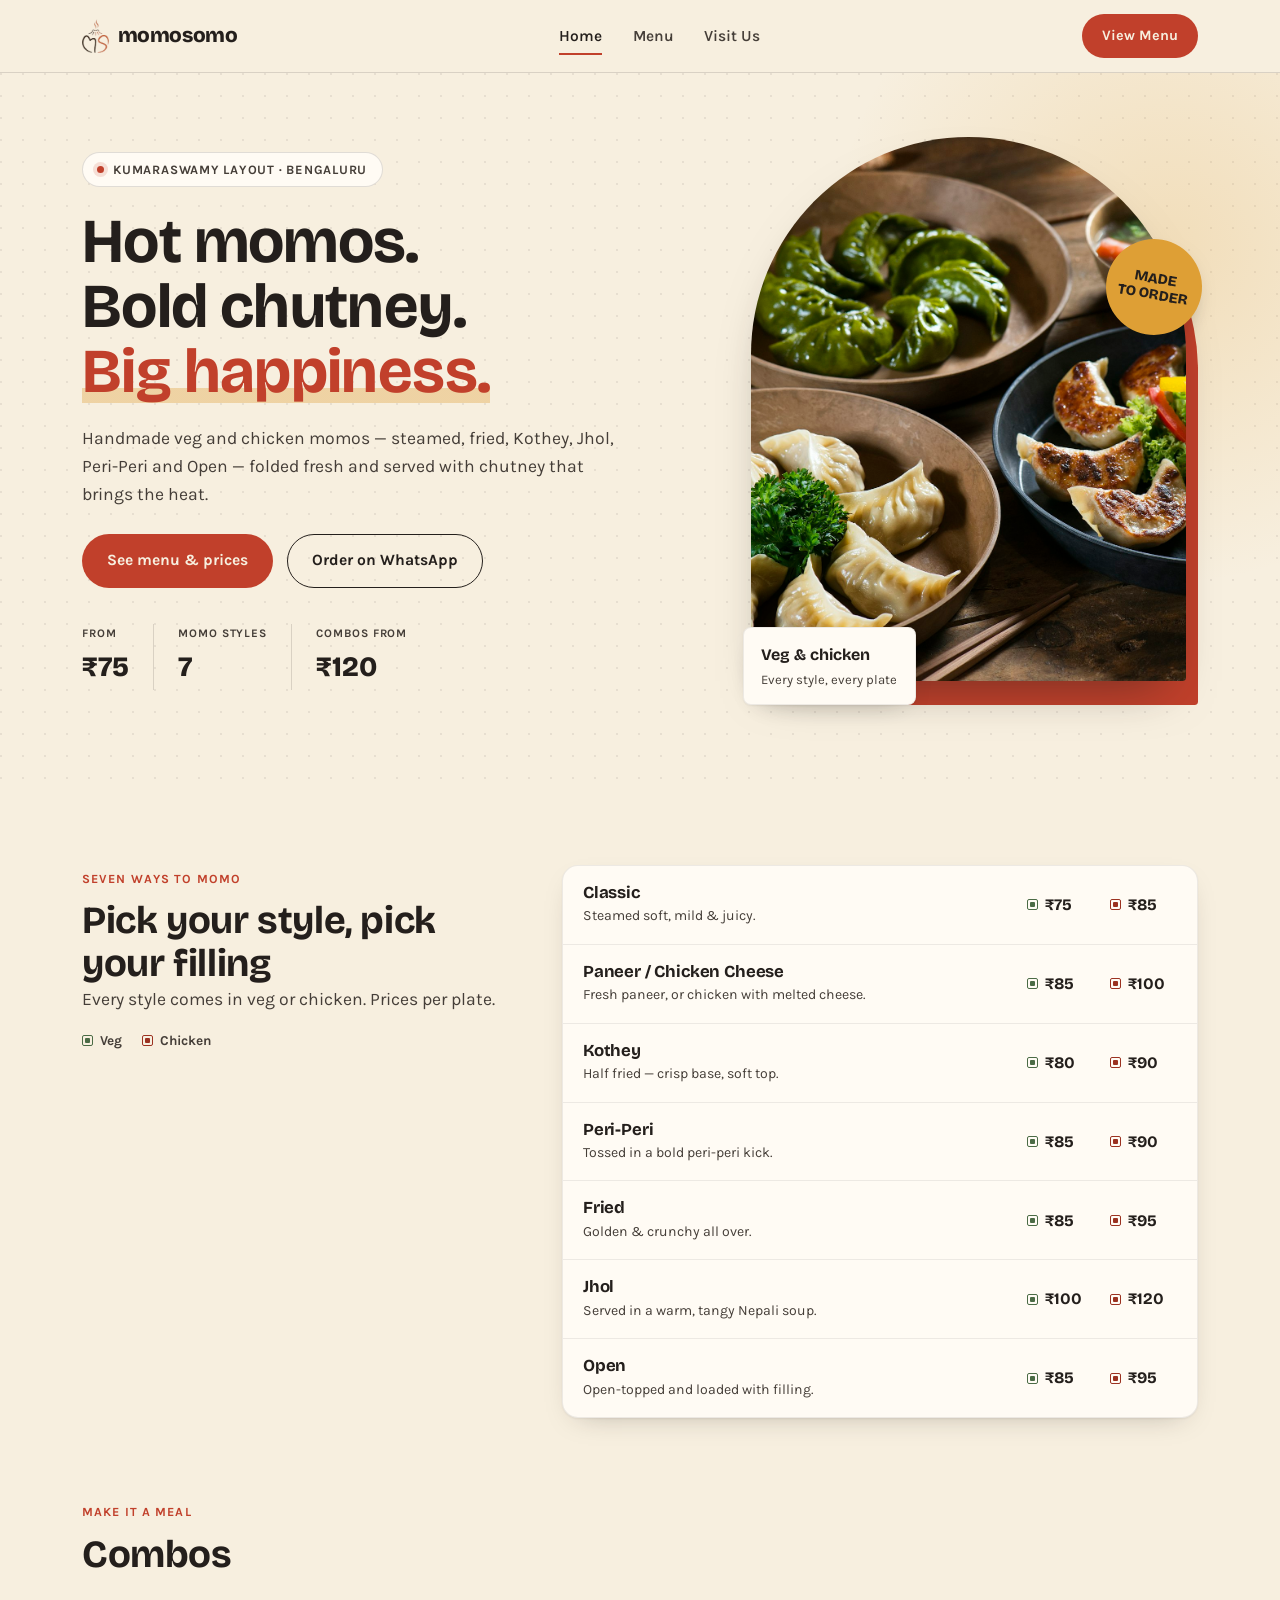
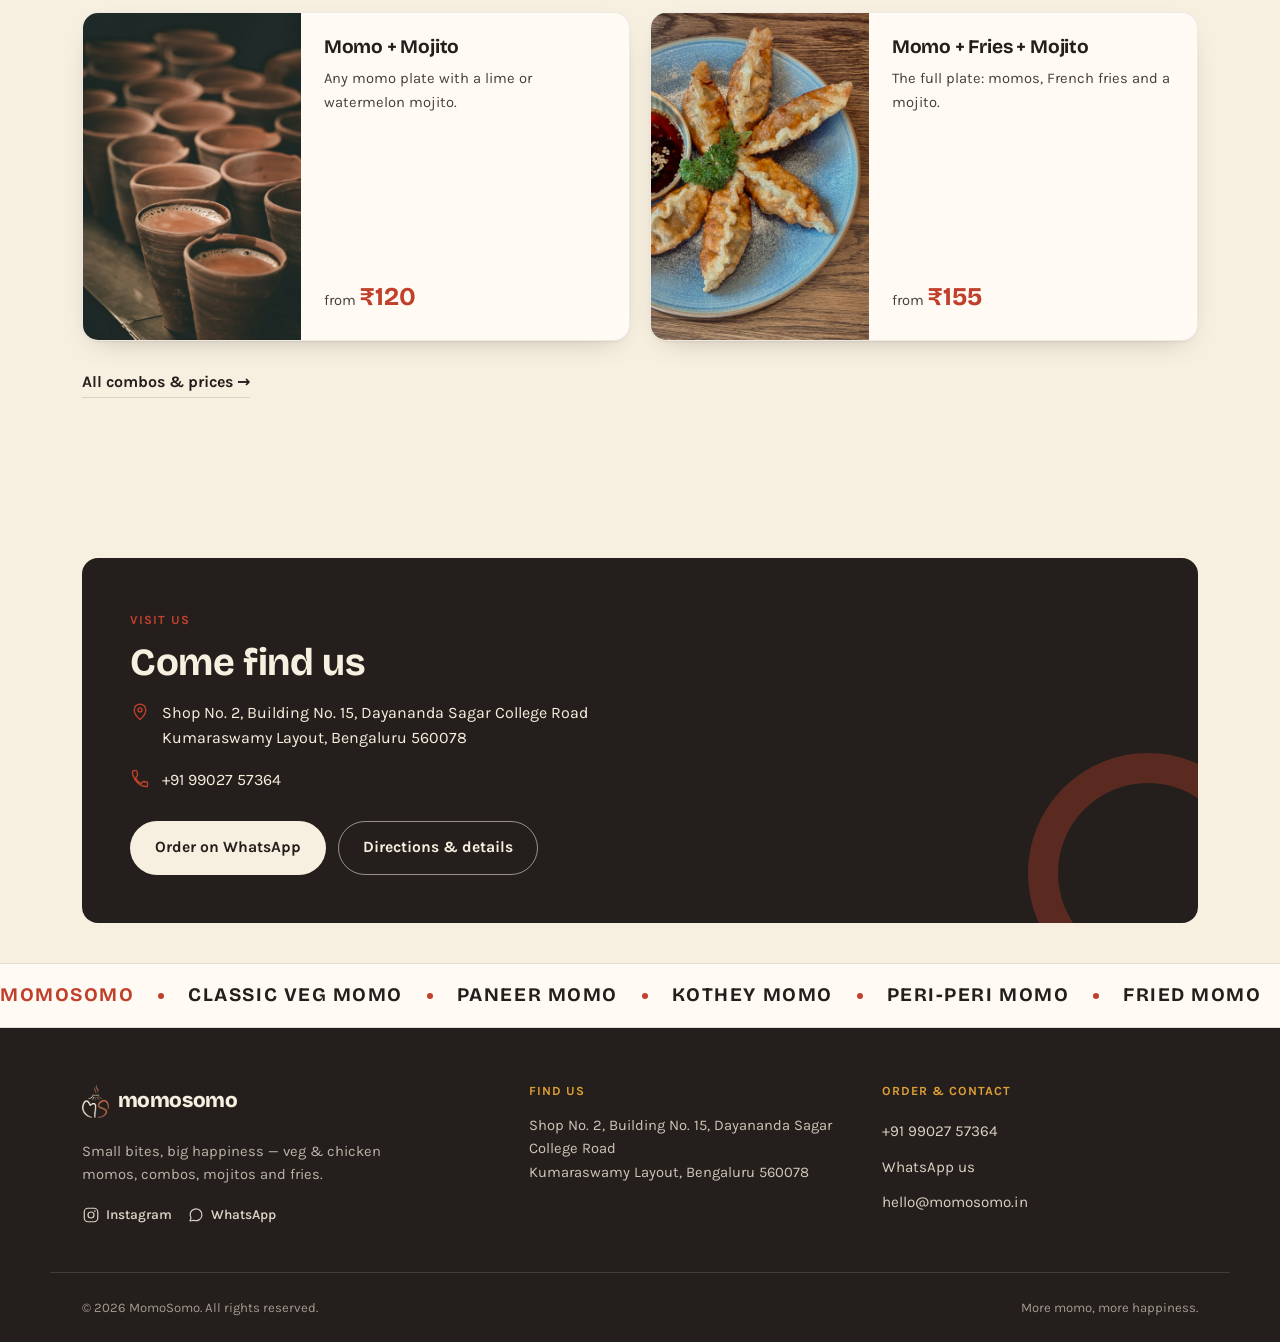
==== commit 2806fe05: "Redesign home hero: framed image, info card, secondary WhatsApp button Co-Authored-By: Claude Opus 5" ====
--- a/index.html
+++ b/index.html
@@ -126,15 +126,15 @@
 
 <main id="main">
 
-  <section class="home-hero">
+  <section class="home-hero" aria-labelledby="hero-heading">
     <div class="wrap home-hero__grid">
       <div class="home-hero__copy">
-        <p class="eyebrow">Kumaraswamy Layout · Bengaluru</p>
-        <h1>Hot momos.<br>Bold chutney.<br><span class="hero__accent">Big happiness.</span></h1>
+        <p class="home-hero__tag"><span aria-hidden="true"></span>Kumaraswamy Layout · Bengaluru</p>
+        <h1 id="hero-heading">Hot momos.<br>Bold chutney.<br><span class="hero__accent">Big happiness.</span></h1>
         <p class="lede">Handmade veg and chicken momos — steamed, fried, Kothey, Jhol, Peri-Peri and Open — folded fresh and served with chutney that brings the heat.</p>
         <div class="hero__actions">
           <a href="menu.html" class="btn btn--primary">See menu &amp; prices</a>
-          <a href="https://wa.me/919902757364" class="btn btn--outline-ondark" target="_blank" rel="noopener noreferrer">Order on WhatsApp</a>
+          <a href="https://wa.me/919902757364" class="btn btn--secondary" target="_blank" rel="noopener noreferrer">Order on WhatsApp</a>
         </div>
         <dl class="home-hero__stats">
           <div><dt>From</dt><dd>₹75</dd></div>
@@ -143,8 +143,11 @@
         </dl>
       </div>
       <div class="home-hero__media">
-        <img src="assets/img/hero-momos.jpg" width="2000" height="1335" alt="A plate of freshly steamed momos, served hot" fetchpriority="high">
+        <div class="home-hero__frame">
+          <img src="assets/img/hero-momos.jpg" width="2000" height="1335" alt="A plate of freshly steamed momos, served hot" fetchpriority="high">
+        </div>
         <span class="home-hero__badge">Made<br>to order</span>
+        <p class="home-hero__card"><strong>Veg &amp; chicken</strong><span>Every style, every plate</span></p>
       </div>
     </div>
   </section>
--- a/assets/css/style.css
+++ b/assets/css/style.css
@@ -1,764 +1,811 @@
-/* ==========================================================================
-   MomoSomo — Design tokens
-   ========================================================================== */
-:root {
-  /* Palette — warm, food-first, not a generic SaaS palette */
-  --cream: #F7EFDF;          /* base background */
-  --cream-deep: #F0E4CB;     /* section alt background */
-  --paper: #FFFBF4;          /* card surface, lighter than base */
-  --charcoal: #241F1C;       /* primary text / dark surfaces */
-  --charcoal-soft: #453E38;  /* secondary text */
-  --chilli: #C1402B;         /* primary accent — chilli red */
-  --chilli-deep: #9B3221;    /* hover/active state of chilli */
-  --mustard: #DE9F35;        /* secondary accent — used sparingly */
-  --green-veg: #4B6B45;      /* veg indicator only */
-  --line: rgba(36, 31, 28, 0.14);
-  --line-soft: rgba(36, 31, 28, 0.08);
-  --shadow-card: 0 1px 2px rgba(36, 31, 28, 0.06), 0 10px 28px -16px rgba(36, 31, 28, 0.35);
-
-  --font-display: "Bricolage Grotesque", ui-sans-serif, system-ui, "Segoe UI", sans-serif;
-  --font-body: "Karla", ui-sans-serif, system-ui, "Segoe UI", sans-serif;
-
-  --container: 1180px;
-  --radius-sm: 4px;
-  --radius-md: 8px;
-  --radius-lg: 16px;
-
-  --ease-out: cubic-bezier(0.23, 1, 0.32, 1);
-  --ease-in-out: cubic-bezier(0.77, 0, 0.175, 1);
-}
-
-/* ==========================================================================
-   Reset & base
-   ========================================================================== */
-*, *::before, *::after { box-sizing: border-box; }
-html { -webkit-text-size-adjust: 100%; scroll-behavior: smooth; }
-@media (prefers-reduced-motion: reduce) {
-  html { scroll-behavior: auto; }
-  *, *::before, *::after { animation-duration: 0.001ms !important; animation-iteration-count: 1 !important; transition-duration: 0.001ms !important; scroll-behavior: auto !important; }
-}
-
-body {
-  margin: 0;
-  background: var(--cream);
-  color: var(--charcoal);
-  font-family: var(--font-body);
-  font-size: 16px;
-  line-height: 1.6;
-  -webkit-font-smoothing: antialiased;
-  overflow-x: hidden; /* belt-and-suspenders: no layout should force horizontal scroll */
-}
-
-img { max-width: 100%; display: block; }
-a { color: inherit; text-decoration: none; }
-button { font: inherit; color: inherit; background: none; border: 0; cursor: pointer; }
-ul { margin: 0; padding: 0; list-style: none; }
-h1, h2, h3, h4, p { margin: 0; }
-
-:focus-visible {
-  outline: 2.5px solid var(--chilli);
-  outline-offset: 3px;
-  border-radius: 2px;
-}
-
-.sr-only {
-  position: absolute;
-  width: 1px; height: 1px;
-  padding: 0; margin: -1px;
-  overflow: hidden;
-  clip: rect(0, 0, 0, 0);
-  white-space: nowrap;
-  border: 0;
-}
-
-.skip-link {
-  position: absolute;
-  left: 1rem; top: -3rem;
-  background: var(--charcoal);
-  color: var(--cream);
-  padding: 0.7rem 1.1rem;
-  border-radius: var(--radius-sm);
-  z-index: 100;
-  transition: top 160ms var(--ease-out);
-}
-.skip-link:focus { top: 1rem; }
-
-.wrap {
-  max-width: var(--container);
-  margin-inline: auto;
-  padding-inline: 1.25rem;
-}
-@media (min-width: 720px) { .wrap { padding-inline: 2rem; } }
-
-/* ==========================================================================
-   Typography
-   ========================================================================== */
-h1, h2, h3, h4 { font-family: var(--font-display); color: var(--charcoal); letter-spacing: -0.01em; }
-
-h1 { font-size: clamp(2.3rem, 4.6vw + 1rem, 3.9rem); font-weight: 700; line-height: 1.04; }
-h2 { font-size: clamp(1.7rem, 2.6vw + 1rem, 2.4rem); font-weight: 700; line-height: 1.12; }
-h3 { font-size: 1.2rem; font-weight: 700; line-height: 1.25; }
-h4 { font-size: 1.05rem; font-weight: 700; line-height: 1.3; }
-
-.eyebrow {
-  display: inline-block;
-  font-family: var(--font-body);
-  font-weight: 700;
-  font-size: 0.78rem;
-  letter-spacing: 0.09em;
-  text-transform: uppercase;
-  color: var(--chilli);
-  margin-bottom: 0.6rem;
-}
-
-.lede { font-size: 1.1rem; color: var(--charcoal-soft); max-width: 54ch; }
-
-/* ==========================================================================
-   Buttons
-   ========================================================================== */
-.btn {
-  display: inline-flex;
-  align-items: center;
-  justify-content: center;
-  gap: 0.5rem;
-  font-family: var(--font-body);
-  font-weight: 700;
-  font-size: 0.98rem;
-  padding: 0.85rem 1.5rem;
-  border-radius: 999px;
-  border: 1.5px solid transparent;
-  transition: transform 160ms var(--ease-out), background-color 160ms var(--ease-out), border-color 160ms var(--ease-out), color 160ms var(--ease-out);
-  white-space: nowrap;
-}
-.btn:active { transform: scale(0.97); }
-
-.btn--primary { background: var(--chilli); color: var(--cream); }
-.btn--primary:hover { background: var(--chilli-deep); }
-
-.btn--secondary { background: transparent; border-color: var(--charcoal); color: var(--charcoal); }
-.btn--secondary:hover { background: var(--charcoal); color: var(--cream); }
-
-.btn--ondark { background: var(--cream); color: var(--charcoal); }
-.btn--ondark:hover { background: var(--paper); }
-
-.btn--outline-ondark { background: transparent; border-color: rgba(247,239,223,0.55); color: var(--cream); }
-.btn--outline-ondark:hover { border-color: var(--cream); background: rgba(247,239,223,0.1); }
-
-.btn--sm { padding: 0.6rem 1.2rem; font-size: 0.9rem; }
-
-.text-link {
-  display: inline-flex;
-  align-items: center;
-  gap: 0.35rem;
-  font-weight: 700;
-  color: var(--charcoal);
-  border-bottom: 1.5px solid var(--line);
-  padding-bottom: 0.15rem;
-  transition: border-color 160ms var(--ease-out), color 160ms var(--ease-out);
-}
-.text-link:hover { border-color: var(--chilli); color: var(--chilli); }
-
-/* ==========================================================================
-   Header / navigation
-   ========================================================================== */
-.site-header {
-  position: sticky;
-  top: 0;
-  z-index: 50;
-  background: var(--cream);
-  border-bottom: 1px solid var(--line);
-  transition: box-shadow 200ms var(--ease-out);
-}
-.site-header.is-scrolled { box-shadow: 0 6px 20px -14px rgba(36,31,28,0.4); }
-.site-header__inner {
-  display: flex;
-  align-items: center;
-  justify-content: space-between;
-  gap: 1rem;
-  height: 4.5rem;
-}
-
-.brand { display: inline-flex; align-items: center; gap: 0.55rem; }
-.brand__mark {
-  height: 34px;
-  width: auto;
-  display: block;
-  object-fit: contain;
-}
-.brand__word {
-  font-family: var(--font-display);
-  font-weight: 800;
-  font-size: 1.3rem;
-  letter-spacing: -0.02em;
-  color: var(--charcoal);
-}
-
-.nav { display: none; align-items: center; gap: 1.9rem; }
-.nav__link {
-  position: relative;
-  font-weight: 600;
-  font-size: 0.97rem;
-  color: var(--charcoal-soft);
-  padding: 0.3rem 0;
-}
-.nav__link::after {
-  content: "";
-  position: absolute;
-  left: 0; right: 100%;
-  bottom: -2px;
-  height: 2px;
-  background: var(--chilli);
-  transition: right 200ms var(--ease-out);
-}
-.nav__link:hover { color: var(--charcoal); }
-.nav__link:hover::after, .nav__link.is-active::after { right: 0; }
-.nav__link.is-active { color: var(--charcoal); }
-
-.site-header__actions { display: flex; align-items: center; gap: 0.75rem; }
-.site-header__cta { display: none; }
-
-.nav-toggle {
-  display: flex;
-  flex-direction: column;
-  justify-content: center;
-  gap: 5px;
-  width: 2.6rem;
-  height: 2.6rem;
-  align-items: center;
-}
-.nav-toggle__bar {
-  width: 21px; height: 2px;
-  background: var(--charcoal);
-  border-radius: 2px;
-  transition: transform 220ms var(--ease-in-out), opacity 160ms var(--ease-out);
-}
-.nav-toggle[aria-expanded="true"] .nav-toggle__bar:nth-child(1) { transform: translateY(7px) rotate(45deg); }
-.nav-toggle[aria-expanded="true"] .nav-toggle__bar:nth-child(2) { opacity: 0; }
-.nav-toggle[aria-expanded="true"] .nav-toggle__bar:nth-child(3) { transform: translateY(-7px) rotate(-45deg); }
-
-.mobile-nav {
-  position: fixed;
-  inset: 4.5rem 0 0 0;
-  background: var(--cream);
-  padding: 1.5rem 1.25rem 2rem;
-  display: flex;
-  flex-direction: column;
-  gap: 1.75rem;
-  transform: translateY(-8px);
-  opacity: 0;
-  visibility: hidden;
-  transition: transform 220ms var(--ease-out), opacity 220ms var(--ease-out), visibility 220ms;
-  overflow-y: auto;
-}
-.mobile-nav.is-open { transform: translateY(0); opacity: 1; visibility: visible; }
-.mobile-nav__links { display: flex; flex-direction: column; }
-.mobile-nav__link {
-  font-family: var(--font-display);
-  font-size: 1.7rem;
-  font-weight: 700;
-  padding: 0.6rem 0;
-  border-bottom: 1px solid var(--line-soft);
-  color: var(--charcoal);
-}
-.mobile-nav__link.is-active { color: var(--chilli); }
-.mobile-nav__actions { display: flex; gap: 0.75rem; flex-wrap: wrap; margin-top: auto; }
-
-@media (min-width: 960px) {
-  .nav { display: flex; }
-  .site-header__cta { display: inline-flex; }
-  .nav-toggle { display: none; }
-  .mobile-nav { display: none; }
-}
-
-/* ==========================================================================
-   Hero
-   ========================================================================== */
-.hero {
-  padding-block: 2.5rem 3.5rem;
-}
-.hero__grid {
-  display: grid;
-  gap: 2.25rem;
-  align-items: center;
-}
-.hero__copy h1 { margin-bottom: 1.1rem; }
-.hero__actions { display: flex; flex-wrap: wrap; gap: 0.85rem; margin-top: 1.6rem; }
-.hero__accent { color: var(--chilli); }
-.hero__facts { display: flex; flex-wrap: wrap; gap: 0.5rem; margin-top: 1.25rem; padding: 0; list-style: none; }
-.hero__facts li {
-  display: inline-flex; align-items: center; gap: 0.45rem;
-  font-size: 0.85rem; font-weight: 700; color: var(--charcoal-soft);
-  background: var(--paper); border: 1px solid var(--line-soft);
-  padding: 0.4rem 0.85rem; border-radius: 999px;
-}
-.hero__facts li::before { content: ""; width: 6px; height: 6px; border-radius: 50%; background: var(--chilli); }
-.hero__media {
-  position: relative;
-  border-radius: var(--radius-lg);
-  overflow: hidden;
-  box-shadow: var(--shadow-card), 14px 14px 0 var(--chilli);
-  width: 100%;
-  max-width: 480px;
-  aspect-ratio: 480 / 560;
-  margin-inline: auto;
-}
-.hero__media img {
-  width: 100%; height: 100%;
-  object-fit: cover;
-}
-.hero__media-caption {
-  position: absolute;
-  left: 0.9rem; bottom: 0.9rem;
-  background: var(--paper);
-  color: var(--charcoal);
-  font-weight: 700;
-  font-size: 0.78rem;
-  padding: 0.4rem 0.7rem;
-  border-radius: 999px;
-}
-
-@media (min-width: 860px) {
-  .hero { padding-block: 3.5rem 5rem; }
-  .hero__grid { grid-template-columns: minmax(0, 1.05fr) minmax(0, 0.95fr); gap: 3rem; }
-  .hero__media { margin-inline: 0 0; margin-left: auto; }
-}
-
-/* ==========================================================================
-   Sections (generic)
-   ========================================================================== */
-.section { padding-block: 3.5rem; }
-.section--alt { background: var(--cream-deep); }
-.section__head { max-width: 640px; margin-bottom: 2.25rem; }
-@media (min-width: 720px) { .section { padding-block: 5rem; } }
-
-/* Today's picks (homepage featured items) */
-.picks-grid {
-  display: grid;
-  gap: 1rem;
-  grid-template-columns: repeat(2, minmax(0, 1fr));
-}
-.pick-card {
-  display: flex;
-  flex-direction: column;
-  background: var(--paper);
-  border: 1px solid var(--line-soft);
-  border-radius: var(--radius-lg);
-  box-shadow: var(--shadow-card);
-  padding: 1.25rem 1.2rem;
-  transition: transform 180ms var(--ease-out), border-color 180ms var(--ease-out);
-}
-.pick-card:hover { transform: translateY(-3px); border-color: var(--line); }
-.pick-card__top { display: flex; align-items: center; justify-content: space-between; gap: 0.5rem; margin-bottom: 0.75rem; }
-.pick-card__cat { display: inline-flex; align-items: center; gap: 0.45rem; font-size: 0.72rem; font-weight: 700; letter-spacing: 0.06em; text-transform: uppercase; color: var(--charcoal-soft); }
-.pick-card__cat .menu-item__indicator { margin-top: 0; }
-.pick-card__price { font-family: var(--font-display); font-weight: 700; font-size: 0.9rem; color: var(--cream); background: var(--chilli); padding: 0.2rem 0.6rem; border-radius: 999px; }
-.pick-card__name { font-family: var(--font-display); font-size: 1.1rem; margin-bottom: 0.4rem; }
-.pick-card__desc { font-size: 0.9rem; color: var(--charcoal-soft); }
-.picks-more { margin-top: 1.75rem; }
-@media (max-width: 559px) { .picks-grid { grid-template-columns: 1fr; } }
-@media (min-width: 720px) { .picks-grid { grid-template-columns: repeat(4, minmax(0, 1fr)); } }
-
-/* Homepage redesign */
-.home-hero { background: var(--charcoal); color: var(--cream); padding-block: 3rem 3.5rem; overflow: hidden; }
-.home-hero__grid { display: grid; gap: 2.5rem; align-items: center; }
-.home-hero h1 { color: var(--cream); margin-bottom: 1.1rem; }
-.home-hero .lede { color: rgba(247, 239, 223, 0.78); }
-.home-hero .hero__accent { color: var(--chilli); }
-.home-hero__stats { display: flex; flex-wrap: wrap; gap: 2rem; margin: 2rem 0 0; padding-top: 1.5rem; border-top: 1px solid rgba(247, 239, 223, 0.15); }
-.home-hero__stats dt { font-size: 0.74rem; font-weight: 700; letter-spacing: 0.08em; text-transform: uppercase; color: rgba(247, 239, 223, 0.6); }
-.home-hero__stats dd { margin: 0.2rem 0 0; font-family: var(--font-display); font-weight: 800; font-size: 1.8rem; color: var(--cream); }
-.home-hero__media { position: relative; max-width: 520px; width: 100%; margin-inline: auto; }
-.home-hero__media img { width: 100%; aspect-ratio: 1; object-fit: cover; border-radius: 50%; border: 10px solid rgba(247, 239, 223, 0.08); }
-.home-hero__badge {
-  position: absolute; left: 0; bottom: 6%;
-  width: 6.5rem; height: 6.5rem; border-radius: 50%;
-  display: grid; place-items: center; text-align: center;
-  background: var(--chilli); color: var(--cream);
-  font-family: var(--font-display); font-weight: 800; font-size: 0.95rem; line-height: 1.1; text-transform: uppercase;
-  transform: rotate(-12deg);
-  box-shadow: 0 10px 24px -10px rgba(0, 0, 0, 0.5);
-}
-@media (min-width: 860px) {
-  .home-hero { padding-block: 4.5rem 5rem; }
-  .home-hero__grid { grid-template-columns: minmax(0, 1.1fr) minmax(0, 0.9fr); gap: 3.5rem; }
-}
-
-.section--tight { padding-top: 0; }
-.home-styles { display: grid; gap: 1rem; }
-.style-legend { display: flex; gap: 1.25rem; margin-top: 1rem; font-size: 0.85rem; font-weight: 700; color: var(--charcoal-soft); }
-.style-legend > span, .style-row__price { display: inline-flex; align-items: center; gap: 0.45rem; }
-.style-legend .menu-item__indicator, .style-row__price .menu-item__indicator { margin-top: 0; }
-.style-list { list-style: none; margin: 0; padding: 0; background: var(--paper); border: 1px solid var(--line-soft); border-radius: var(--radius-lg); box-shadow: var(--shadow-card); }
-.style-row { display: flex; align-items: center; justify-content: space-between; gap: 1rem; padding: 1rem 1.25rem; border-top: 1px solid var(--line-soft); }
-.style-row:first-child { border-top: none; }
-.style-row h3 { font-size: 1.05rem; }
-.style-row p { font-size: 0.88rem; color: var(--charcoal-soft); margin-top: 0.15rem; }
-.style-row__prices { display: flex; gap: 1rem; flex-shrink: 0; }
-.style-row__price { font-family: var(--font-display); font-weight: 700; min-width: 4.2rem; }
-@media (min-width: 960px) {
-  .home-styles { grid-template-columns: minmax(0, 0.8fr) minmax(0, 1.2fr); gap: 3.5rem; align-items: start; }
-  .home-styles .section__head { position: sticky; top: 6.5rem; }
-}
-
-.combo-grid { display: grid; gap: 1.25rem; }
-@media (min-width: 720px) { .combo-grid { grid-template-columns: 1fr 1fr; } }
-.combo-card { display: grid; grid-template-columns: 40% 1fr; background: var(--paper); border: 1px solid var(--line-soft); border-radius: var(--radius-lg); box-shadow: var(--shadow-card); overflow: hidden; }
-.combo-card img { width: 100%; height: 100%; min-height: 200px; object-fit: cover; }
-.combo-card__body { padding: 1.4rem; display: flex; flex-direction: column; gap: 0.5rem; }
-.combo-card__body p { font-size: 0.92rem; color: var(--charcoal-soft); }
-.combo-card__price { margin-top: auto; padding-top: 0.5rem; }
-.combo-card__price strong { font-family: var(--font-display); font-size: 1.6rem; color: var(--chilli); }
-
-/* Brand tagline strip — echoes the printed menu's own rule-and-dot lockup */
-.brand-strip {
-  display: flex;
-  align-items: center;
-  gap: 1rem;
-  justify-content: center;
-  padding-block: 0.5rem 0;
-  color: var(--charcoal-soft);
-  font-size: 0.76rem;
-  font-weight: 700;
-  letter-spacing: 0.16em;
-  text-transform: uppercase;
-}
-.brand-strip::before, .brand-strip::after {
-  content: "";
-  flex: 1;
-  max-width: 110px;
-  height: 1px;
-  background: var(--line);
-}
-
-/* Location teaser card on homepage */
-.visit-teaser {
-  display: grid;
-  gap: 1.75rem;
-  background: var(--charcoal);
-  color: var(--cream);
-  border-radius: var(--radius-lg);
-  padding: 2.25rem 1.5rem;
-}
-.visit-teaser h2 { color: var(--cream); }
-.visit-teaser__row { display: flex; align-items: flex-start; gap: 0.75rem; margin-top: 1rem; }
-.visit-teaser__row svg { flex-shrink: 0; margin-top: 0.15rem; color: var(--chilli); }
-.visit-teaser { position: relative; overflow: hidden; }
-.visit-teaser::after {
-  content: "";
-  position: absolute;
-  right: -70px; bottom: -70px;
-  width: 240px; height: 240px;
-  border-radius: 50%;
-  border: 30px solid var(--chilli);
-  opacity: 0.35;
-  pointer-events: none;
-}
-.visit-teaser .eyebrow { color: var(--chilli); }
-.visit-teaser__actions { display: flex; flex-wrap: wrap; gap: 0.75rem; margin-top: 1.75rem; }
-@media (min-width: 860px) { .visit-teaser { grid-template-columns: minmax(0, 1.1fr) minmax(0, 0.9fr); padding: 3rem; } }
-.visit-teaser:has(> :only-child) { grid-template-columns: 1fr; }
-#visit { padding-bottom: 2.5rem; }
-
-/* Scrolling momo marquee above the footer */
-.marquee {
-  overflow: hidden;
-  background: var(--paper);
-  color: var(--charcoal);
-  border-block: 1px solid var(--line);
-}
-.marquee__track { display: flex; width: max-content; animation: marquee 40s linear infinite; }
-.marquee:hover .marquee__track { animation-play-state: paused; }
-.marquee__group { display: flex; flex-shrink: 0; }
-.marquee__item {
-  font-family: var(--font-display);
-  font-weight: 700;
-  font-size: clamp(0.95rem, 2vw, 1.2rem);
-  text-transform: uppercase;
-  letter-spacing: 0.08em;
-  padding: 1rem 0;
-  white-space: nowrap;
-}
-.marquee__item:first-child { color: var(--chilli); }
-.marquee__item::after {
-  content: "";
-  display: inline-block;
-  width: 6px; height: 6px;
-  border-radius: 50%;
-  background: var(--chilli);
-  vertical-align: middle;
-  margin-inline: 1.5rem;
-}
-main:has(> .marquee:last-child) + .site-footer { margin-top: 0; }
-@keyframes marquee { to { transform: translateX(-50%); } }
-@media (prefers-reduced-motion: reduce) { .marquee__track { animation: none; } }
-
-/* ==========================================================================
-   Menu page
-   ========================================================================== */
-.menu-hero { padding-block: 2rem 1.5rem; }
-.menu-hero__panel {
-  background: var(--charcoal);
-  color: var(--cream);
-  border-radius: var(--radius-lg);
-  padding: clamp(1.75rem, 5vw, 3rem);
-  position: relative;
-  overflow: hidden;
-}
-.menu-hero__panel::after {
-  content: "";
-  position: absolute;
-  right: -60px; top: -60px;
-  width: 220px; height: 220px;
-  border-radius: 50%;
-  border: 28px solid var(--chilli);
-  opacity: 0.35;
-}
-.menu-hero__panel h1 { color: var(--cream); }
-.menu-hero__panel .eyebrow { color: var(--mustard); }
-.menu-hero__panel .lede { color: rgba(247, 239, 223, 0.8); max-width: 34rem; }
-.menu-legend { display: flex; flex-wrap: wrap; gap: 1.25rem; margin-top: 1rem; font-size: 0.85rem; color: rgba(247, 239, 223, 0.75); }
-.menu-legend span { display: inline-flex; align-items: center; gap: 0.45rem; }
-.menu-legend .menu-item__indicator { margin-top: 0; background: var(--paper); }
-
-.menu-jump {
-  position: sticky;
-  top: 4.5rem;
-  z-index: 20;
-  background: rgba(247, 239, 223, 0.92);
-  backdrop-filter: blur(8px);
-  border-bottom: 1px solid var(--line);
-  overflow-x: auto;
-  white-space: nowrap;
-  scrollbar-width: thin;
-}
-.menu-jump .wrap { display: flex; gap: 0.5rem; padding-block: 0.75rem; }
-.jump-link {
-  flex-shrink: 0;
-  font-size: 0.86rem;
-  font-weight: 700;
-  padding: 0.45rem 0.9rem;
-  border-radius: 999px;
-  border: 1px solid var(--line);
-  background: var(--paper);
-  color: var(--charcoal-soft);
-  transition: background-color 160ms var(--ease-out), color 160ms var(--ease-out), border-color 160ms var(--ease-out);
-}
-.jump-link:hover, .jump-link.is-active { background: var(--charcoal); border-color: var(--charcoal); color: var(--cream); }
-
-.menu-filters { display: flex; flex-wrap: wrap; gap: 0.6rem; padding-top: 1.5rem; position: relative; z-index: 1; }
-.filter-chip {
-  font-size: 0.85rem;
-  font-weight: 700;
-  padding: 0.5rem 1rem;
-  border-radius: 999px;
-  border: 1.5px solid rgba(247, 239, 223, 0.3);
-  color: var(--cream);
-  transition: background-color 160ms var(--ease-out), color 160ms var(--ease-out), border-color 160ms var(--ease-out);
-}
-.filter-chip[aria-pressed="true"] { background: var(--chilli); border-color: var(--chilli); color: var(--cream); }
-
-.menu-category {
-  margin-block: 2rem;
-  padding: clamp(1.25rem, 3.5vw, 2rem);
-  background: var(--paper);
-  border: 1px solid var(--line-soft);
-  border-radius: var(--radius-lg);
-  box-shadow: var(--shadow-card);
-  scroll-margin-top: 8rem;
-}
-.menu-category--combo { border-top: 5px solid var(--mustard); }
-.menu-category__head { display: flex; align-items: center; gap: 1rem; margin-bottom: 0.35rem; }
-.menu-category__title { white-space: normal; }
-.menu-category__rule { flex: 1; height: 2px; background: var(--line); }
-.menu-category__note { color: var(--charcoal-soft); font-size: 0.95rem; margin-bottom: 1.25rem; }
-
-.menu-list {
-  display: grid;
-  grid-template-columns: repeat(auto-fill, minmax(min(100%, 280px), 1fr));
-  gap: 0.85rem;
-}
-.menu-item {
-  display: grid;
-  grid-template-columns: auto 1fr auto;
-  align-items: start;
-  gap: 0.75rem;
-  padding: 1rem 1.1rem;
-  background: var(--cream);
-  border: 1px solid var(--line-soft);
-  border-radius: var(--radius-md);
-  transition: transform 180ms var(--ease-out), box-shadow 180ms var(--ease-out), border-color 180ms var(--ease-out);
-}
-.menu-item:hover { transform: translateY(-2px); box-shadow: var(--shadow-card); border-color: var(--line); }
-.menu-item[hidden] { display: none; }
-.menu-item__indicator {
-  flex-shrink: 0;
-  margin-top: 0.42em;
-  width: 11px; height: 11px;
-  border-radius: 2px;
-  border: 1.5px solid var(--chilli-deep);
-  position: relative;
-}
-.menu-item__indicator::after {
-  content: "";
-  position: absolute; inset: 2px;
-  border-radius: 1px;
-  background: var(--chilli-deep);
-}
-.menu-item__indicator--veg { border-color: var(--green-veg); }
-.menu-item__indicator--veg::after { background: var(--green-veg); }
-.menu-item__body { min-width: 0; }
-.menu-item__head { display: flex; align-items: baseline; gap: 0.5rem; flex-wrap: wrap; }
-.menu-item__name { font-size: 1.02rem; font-weight: 700; line-height: 1.3; }
-.menu-item__price {
-  font-family: var(--font-display);
-  font-weight: 700;
-  font-size: 0.95rem;
-  color: var(--cream);
-  background: var(--chilli);
-  padding: 0.25rem 0.65rem;
-  border-radius: 999px;
-  white-space: nowrap;
-}
-.menu-item__badge {
-  font-size: 0.68rem;
-  font-weight: 700;
-  letter-spacing: 0.04em;
-  text-transform: uppercase;
-  color: var(--chilli-deep);
-  background: rgba(193, 64, 43, 0.1);
-  padding: 0.15rem 0.5rem;
-  border-radius: 999px;
-}
-.menu-item__desc { font-size: 0.9rem; color: var(--charcoal-soft); margin-top: 0.3rem; }
-
-.menu-note-banner {
-  margin-block: 2rem 3rem;
-  padding: 1.25rem 1.5rem;
-  background: var(--cream-deep);
-  border-left: 4px solid var(--chilli);
-  border-radius: var(--radius-md);
-  font-size: 0.9rem;
-  color: var(--charcoal-soft);
-}
-
-/* ==========================================================================
-   Contact / Visit page
-   ========================================================================== */
-.visit-grid { display: grid; gap: 2rem; }
-.visit-col { display: flex; flex-direction: column; gap: 1.25rem; min-width: 0; }
-.visit-card {
-  background: var(--paper);
-  border: 1px solid var(--line-soft);
-  border-radius: var(--radius-lg);
-  padding: 1.75rem;
-}
-.visit-card h3 { display: flex; align-items: center; gap: 0.6rem; margin-bottom: 0.9rem; }
-.visit-card h3 svg { color: var(--chilli); flex-shrink: 0; }
-.visit-card p { color: var(--charcoal-soft); }
-.hours-table { width: 100%; margin-top: 0.25rem; }
-.hours-table tr { border-top: 1px solid var(--line-soft); }
-.hours-table tr:first-child { border-top: none; }
-.hours-table td { padding: 0.5rem 0; font-size: 0.94rem; }
-.hours-table td:last-child { text-align: right; font-weight: 600; }
-
-.map-frame {
-  border-radius: var(--radius-lg);
-  overflow: hidden;
-  border: 1px solid var(--line);
-  aspect-ratio: 4/3;
-}
-.map-frame iframe { width: 100%; height: 100%; border: 0; }
-.map-placeholder {
-  aspect-ratio: 4/3;
-  border-radius: var(--radius-lg);
-  border: 1.5px dashed var(--line);
-  display: flex;
-  flex-direction: column;
-  align-items: center;
-  justify-content: center;
-  gap: 0.75rem;
-  text-align: center;
-  padding: 2rem;
-  color: var(--charcoal-soft);
-  background: var(--cream-deep);
-}
-
-.contact-actions { display: flex; flex-wrap: wrap; gap: 0.85rem; margin-top: 1.25rem; }
-
-@media (min-width: 960px) {
-  /* align-items defaults to stretch: both columns are forced to the same
-     height (the taller one), and justify-content:space-between below
-     spreads any leftover height as extra breathing room between that
-     column's own cards — so the two columns always end on the same line,
-     no matter how the address/hours text or item counts change later. */
-  .visit-grid { grid-template-columns: minmax(0, 1fr) minmax(0, 1fr); }
-  .visit-col { justify-content: space-between; }
-}
-
-/* ==========================================================================
-   Footer
-   ========================================================================== */
-.site-footer { background: var(--charcoal); color: var(--cream); padding-block: 3.5rem 1.5rem; margin-top: 4rem; }
-.site-footer .brand__word { color: var(--cream); }
-.site-footer__grid {
-  display: grid;
-  gap: 2.25rem;
-}
-.site-footer__brand { max-width: 320px; }
-.site-footer__tagline { color: rgba(247,239,223,0.72); font-size: 0.92rem; margin-block: 0.9rem 1.1rem; }
-.site-footer__col h3 {
-  font-family: var(--font-body);
-  font-size: 0.78rem;
-  letter-spacing: 0.08em;
-  text-transform: uppercase;
-  color: var(--mustard);
-  margin-bottom: 0.9rem;
-}
-.site-footer__col a { display: block; color: rgba(247,239,223,0.86); padding-block: 0.35rem; font-size: 0.95rem; }
-.site-footer__col a:hover { color: var(--cream); text-decoration: underline; }
-.site-footer__address { font-size: 0.92rem; color: rgba(247,239,223,0.8); margin-bottom: 0.7rem; }
-.site-footer__hours-row { display: flex; justify-content: space-between; gap: 1rem; font-size: 0.88rem; color: rgba(247,239,223,0.72); padding-block: 0.2rem; }
-.site-footer__bottom {
-  display: flex;
-  flex-wrap: wrap;
-  justify-content: space-between;
-  gap: 0.5rem;
-  margin-top: 2.5rem;
-  padding-top: 1.5rem;
-  border-top: 1px solid rgba(247,239,223,0.14);
-  font-size: 0.82rem;
-  color: rgba(247,239,223,0.6);
-}
-
-.social-links { display: flex; gap: 0.9rem; }
-.social-links a {
-  display: inline-flex;
-  align-items: center;
-  gap: 0.4rem;
-  font-size: 0.85rem;
-  font-weight: 600;
-  color: var(--charcoal-soft);
-}
-.social-links a:hover { color: var(--chilli); }
-
-/* On dark surfaces (footer), swap to a light, translucent tone instead */
-.site-footer .social-links a { color: rgba(247,239,223,0.86); }
-.site-footer .social-links a:hover { color: var(--cream); }
-
-@media (min-width: 720px) {
-  .site-footer__grid { grid-template-columns: minmax(0, 1.3fr) minmax(0, 1fr) minmax(0, 1fr); }
-}
-
-/* ==========================================================================
-   Scroll reveal (generic, used sparingly)
-   ========================================================================== */
-[data-reveal-fade] {
-  opacity: 0;
-  transform: translateY(10px);
-  transition: opacity 560ms var(--ease-out), transform 560ms var(--ease-out);
-}
-[data-reveal-fade].is-visible { opacity: 1; transform: translateY(0); }
-
-@media (hover: none) and (pointer: coarse) {
-  .nav__link::after { display: none; }
-}
+/* ==========================================================================
+   MomoSomo — Design tokens
+   ========================================================================== */
+:root {
+  /* Palette — warm, food-first, not a generic SaaS palette */
+  --cream: #F7EFDF;          /* base background */
+  --cream-deep: #F0E4CB;     /* section alt background */
+  --paper: #FFFBF4;          /* card surface, lighter than base */
+  --charcoal: #241F1C;       /* primary text / dark surfaces */
+  --charcoal-soft: #453E38;  /* secondary text */
+  --chilli: #C1402B;         /* primary accent — chilli red */
+  --chilli-deep: #9B3221;    /* hover/active state of chilli */
+  --mustard: #DE9F35;        /* secondary accent — used sparingly */
+  --green-veg: #4B6B45;      /* veg indicator only */
+  --line: rgba(36, 31, 28, 0.14);
+  --line-soft: rgba(36, 31, 28, 0.08);
+  --shadow-card: 0 1px 2px rgba(36, 31, 28, 0.06), 0 10px 28px -16px rgba(36, 31, 28, 0.35);
+
+  --font-display: "Bricolage Grotesque", ui-sans-serif, system-ui, "Segoe UI", sans-serif;
+  --font-body: "Karla", ui-sans-serif, system-ui, "Segoe UI", sans-serif;
+
+  --container: 1180px;
+  --radius-sm: 4px;
+  --radius-md: 8px;
+  --radius-lg: 16px;
+
+  --ease-out: cubic-bezier(0.23, 1, 0.32, 1);
+  --ease-in-out: cubic-bezier(0.77, 0, 0.175, 1);
+}
+
+/* ==========================================================================
+   Reset & base
+   ========================================================================== */
+*, *::before, *::after { box-sizing: border-box; }
+html { -webkit-text-size-adjust: 100%; scroll-behavior: smooth; }
+@media (prefers-reduced-motion: reduce) {
+  html { scroll-behavior: auto; }
+  *, *::before, *::after { animation-duration: 0.001ms !important; animation-iteration-count: 1 !important; transition-duration: 0.001ms !important; scroll-behavior: auto !important; }
+}
+
+body {
+  margin: 0;
+  background: var(--cream);
+  color: var(--charcoal);
+  font-family: var(--font-body);
+  font-size: 16px;
+  line-height: 1.6;
+  -webkit-font-smoothing: antialiased;
+  overflow-x: hidden; /* belt-and-suspenders: no layout should force horizontal scroll */
+}
+
+img { max-width: 100%; display: block; }
+a { color: inherit; text-decoration: none; }
+button { font: inherit; color: inherit; background: none; border: 0; cursor: pointer; }
+ul { margin: 0; padding: 0; list-style: none; }
+h1, h2, h3, h4, p { margin: 0; }
+
+:focus-visible {
+  outline: 2.5px solid var(--chilli);
+  outline-offset: 3px;
+  border-radius: 2px;
+}
+
+.sr-only {
+  position: absolute;
+  width: 1px; height: 1px;
+  padding: 0; margin: -1px;
+  overflow: hidden;
+  clip: rect(0, 0, 0, 0);
+  white-space: nowrap;
+  border: 0;
+}
+
+.skip-link {
+  position: absolute;
+  left: 1rem; top: -3rem;
+  background: var(--charcoal);
+  color: var(--cream);
+  padding: 0.7rem 1.1rem;
+  border-radius: var(--radius-sm);
+  z-index: 100;
+  transition: top 160ms var(--ease-out);
+}
+.skip-link:focus { top: 1rem; }
+
+.wrap {
+  max-width: var(--container);
+  margin-inline: auto;
+  padding-inline: 1.25rem;
+}
+@media (min-width: 720px) { .wrap { padding-inline: 2rem; } }
+
+/* ==========================================================================
+   Typography
+   ========================================================================== */
+h1, h2, h3, h4 { font-family: var(--font-display); color: var(--charcoal); letter-spacing: -0.01em; }
+
+h1 { font-size: clamp(2.3rem, 4.6vw + 1rem, 3.9rem); font-weight: 700; line-height: 1.04; }
+h2 { font-size: clamp(1.7rem, 2.6vw + 1rem, 2.4rem); font-weight: 700; line-height: 1.12; }
+h3 { font-size: 1.2rem; font-weight: 700; line-height: 1.25; }
+h4 { font-size: 1.05rem; font-weight: 700; line-height: 1.3; }
+
+.eyebrow {
+  display: inline-block;
+  font-family: var(--font-body);
+  font-weight: 700;
+  font-size: 0.78rem;
+  letter-spacing: 0.09em;
+  text-transform: uppercase;
+  color: var(--chilli);
+  margin-bottom: 0.6rem;
+}
+
+.lede { font-size: 1.1rem; color: var(--charcoal-soft); max-width: 54ch; }
+
+/* ==========================================================================
+   Buttons
+   ========================================================================== */
+.btn {
+  display: inline-flex;
+  align-items: center;
+  justify-content: center;
+  gap: 0.5rem;
+  font-family: var(--font-body);
+  font-weight: 700;
+  font-size: 0.98rem;
+  padding: 0.85rem 1.5rem;
+  border-radius: 999px;
+  border: 1.5px solid transparent;
+  transition: transform 160ms var(--ease-out), background-color 160ms var(--ease-out), border-color 160ms var(--ease-out), color 160ms var(--ease-out);
+  white-space: nowrap;
+}
+.btn:active { transform: scale(0.97); }
+
+.btn--primary { background: var(--chilli); color: var(--cream); }
+.btn--primary:hover { background: var(--chilli-deep); }
+
+.btn--secondary { background: transparent; border-color: var(--charcoal); color: var(--charcoal); }
+.btn--secondary:hover { background: var(--charcoal); color: var(--cream); }
+
+.btn--ondark { background: var(--cream); color: var(--charcoal); }
+.btn--ondark:hover { background: var(--paper); }
+
+.btn--outline-ondark { background: transparent; border-color: rgba(247,239,223,0.55); color: var(--cream); }
+.btn--outline-ondark:hover { border-color: var(--cream); background: rgba(247,239,223,0.1); }
+
+.btn--sm { padding: 0.6rem 1.2rem; font-size: 0.9rem; }
+
+.text-link {
+  display: inline-flex;
+  align-items: center;
+  gap: 0.35rem;
+  font-weight: 700;
+  color: var(--charcoal);
+  border-bottom: 1.5px solid var(--line);
+  padding-bottom: 0.15rem;
+  transition: border-color 160ms var(--ease-out), color 160ms var(--ease-out);
+}
+.text-link:hover { border-color: var(--chilli); color: var(--chilli); }
+
+/* ==========================================================================
+   Header / navigation
+   ========================================================================== */
+.site-header {
+  position: sticky;
+  top: 0;
+  z-index: 50;
+  background: var(--cream);
+  border-bottom: 1px solid var(--line);
+  transition: box-shadow 200ms var(--ease-out);
+}
+.site-header.is-scrolled { box-shadow: 0 6px 20px -14px rgba(36,31,28,0.4); }
+.site-header__inner {
+  display: flex;
+  align-items: center;
+  justify-content: space-between;
+  gap: 1rem;
+  height: 4.5rem;
+}
+
+.brand { display: inline-flex; align-items: center; gap: 0.55rem; }
+.brand__mark {
+  height: 34px;
+  width: auto;
+  display: block;
+  object-fit: contain;
+}
+.brand__word {
+  font-family: var(--font-display);
+  font-weight: 800;
+  font-size: 1.3rem;
+  letter-spacing: -0.02em;
+  color: var(--charcoal);
+}
+
+.nav { display: none; align-items: center; gap: 1.9rem; }
+.nav__link {
+  position: relative;
+  font-weight: 600;
+  font-size: 0.97rem;
+  color: var(--charcoal-soft);
+  padding: 0.3rem 0;
+}
+.nav__link::after {
+  content: "";
+  position: absolute;
+  left: 0; right: 100%;
+  bottom: -2px;
+  height: 2px;
+  background: var(--chilli);
+  transition: right 200ms var(--ease-out);
+}
+.nav__link:hover { color: var(--charcoal); }
+.nav__link:hover::after, .nav__link.is-active::after { right: 0; }
+.nav__link.is-active { color: var(--charcoal); }
+
+.site-header__actions { display: flex; align-items: center; gap: 0.75rem; }
+.site-header__cta { display: none; }
+
+.nav-toggle {
+  display: flex;
+  flex-direction: column;
+  justify-content: center;
+  gap: 5px;
+  width: 2.6rem;
+  height: 2.6rem;
+  align-items: center;
+}
+.nav-toggle__bar {
+  width: 21px; height: 2px;
+  background: var(--charcoal);
+  border-radius: 2px;
+  transition: transform 220ms var(--ease-in-out), opacity 160ms var(--ease-out);
+}
+.nav-toggle[aria-expanded="true"] .nav-toggle__bar:nth-child(1) { transform: translateY(7px) rotate(45deg); }
+.nav-toggle[aria-expanded="true"] .nav-toggle__bar:nth-child(2) { opacity: 0; }
+.nav-toggle[aria-expanded="true"] .nav-toggle__bar:nth-child(3) { transform: translateY(-7px) rotate(-45deg); }
+
+.mobile-nav {
+  position: fixed;
+  inset: 4.5rem 0 0 0;
+  background: var(--cream);
+  padding: 1.5rem 1.25rem 2rem;
+  display: flex;
+  flex-direction: column;
+  gap: 1.75rem;
+  transform: translateY(-8px);
+  opacity: 0;
+  visibility: hidden;
+  transition: transform 220ms var(--ease-out), opacity 220ms var(--ease-out), visibility 220ms;
+  overflow-y: auto;
+}
+.mobile-nav.is-open { transform: translateY(0); opacity: 1; visibility: visible; }
+.mobile-nav__links { display: flex; flex-direction: column; }
+.mobile-nav__link {
+  font-family: var(--font-display);
+  font-size: 1.7rem;
+  font-weight: 700;
+  padding: 0.6rem 0;
+  border-bottom: 1px solid var(--line-soft);
+  color: var(--charcoal);
+}
+.mobile-nav__link.is-active { color: var(--chilli); }
+.mobile-nav__actions { display: flex; gap: 0.75rem; flex-wrap: wrap; margin-top: auto; }
+
+@media (min-width: 960px) {
+  .nav { display: flex; }
+  .site-header__cta { display: inline-flex; }
+  .nav-toggle { display: none; }
+  .mobile-nav { display: none; }
+}
+
+/* ==========================================================================
+   Hero
+   ========================================================================== */
+.hero {
+  padding-block: 2.5rem 3.5rem;
+}
+.hero__grid {
+  display: grid;
+  gap: 2.25rem;
+  align-items: center;
+}
+.hero__copy h1 { margin-bottom: 1.1rem; }
+.hero__actions { display: flex; flex-wrap: wrap; gap: 0.85rem; margin-top: 1.6rem; }
+.hero__accent { color: var(--chilli); }
+.hero__facts { display: flex; flex-wrap: wrap; gap: 0.5rem; margin-top: 1.25rem; padding: 0; list-style: none; }
+.hero__facts li {
+  display: inline-flex; align-items: center; gap: 0.45rem;
+  font-size: 0.85rem; font-weight: 700; color: var(--charcoal-soft);
+  background: var(--paper); border: 1px solid var(--line-soft);
+  padding: 0.4rem 0.85rem; border-radius: 999px;
+}
+.hero__facts li::before { content: ""; width: 6px; height: 6px; border-radius: 50%; background: var(--chilli); }
+.hero__media {
+  position: relative;
+  border-radius: var(--radius-lg);
+  overflow: hidden;
+  box-shadow: var(--shadow-card), 14px 14px 0 var(--chilli);
+  width: 100%;
+  max-width: 480px;
+  aspect-ratio: 480 / 560;
+  margin-inline: auto;
+}
+.hero__media img {
+  width: 100%; height: 100%;
+  object-fit: cover;
+}
+.hero__media-caption {
+  position: absolute;
+  left: 0.9rem; bottom: 0.9rem;
+  background: var(--paper);
+  color: var(--charcoal);
+  font-weight: 700;
+  font-size: 0.78rem;
+  padding: 0.4rem 0.7rem;
+  border-radius: 999px;
+}
+
+@media (min-width: 860px) {
+  .hero { padding-block: 3.5rem 5rem; }
+  .hero__grid { grid-template-columns: minmax(0, 1.05fr) minmax(0, 0.95fr); gap: 3rem; }
+  .hero__media { margin-inline: 0 0; margin-left: auto; }
+}
+
+/* ==========================================================================
+   Sections (generic)
+   ========================================================================== */
+.section { padding-block: 3.5rem; }
+.section--alt { background: var(--cream-deep); }
+.section__head { max-width: 640px; margin-bottom: 2.25rem; }
+@media (min-width: 720px) { .section { padding-block: 5rem; } }
+
+/* Today's picks (homepage featured items) */
+.picks-grid {
+  display: grid;
+  gap: 1rem;
+  grid-template-columns: repeat(2, minmax(0, 1fr));
+}
+.pick-card {
+  display: flex;
+  flex-direction: column;
+  background: var(--paper);
+  border: 1px solid var(--line-soft);
+  border-radius: var(--radius-lg);
+  box-shadow: var(--shadow-card);
+  padding: 1.25rem 1.2rem;
+  transition: transform 180ms var(--ease-out), border-color 180ms var(--ease-out);
+}
+.pick-card:hover { transform: translateY(-3px); border-color: var(--line); }
+.pick-card__top { display: flex; align-items: center; justify-content: space-between; gap: 0.5rem; margin-bottom: 0.75rem; }
+.pick-card__cat { display: inline-flex; align-items: center; gap: 0.45rem; font-size: 0.72rem; font-weight: 700; letter-spacing: 0.06em; text-transform: uppercase; color: var(--charcoal-soft); }
+.pick-card__cat .menu-item__indicator { margin-top: 0; }
+.pick-card__price { font-family: var(--font-display); font-weight: 700; font-size: 0.9rem; color: var(--cream); background: var(--chilli); padding: 0.2rem 0.6rem; border-radius: 999px; }
+.pick-card__name { font-family: var(--font-display); font-size: 1.1rem; margin-bottom: 0.4rem; }
+.pick-card__desc { font-size: 0.9rem; color: var(--charcoal-soft); }
+.picks-more { margin-top: 1.75rem; }
+@media (max-width: 559px) { .picks-grid { grid-template-columns: 1fr; } }
+@media (min-width: 720px) { .picks-grid { grid-template-columns: repeat(4, minmax(0, 1fr)); } }
+
+/* Homepage hero */
+.home-hero {
+  position: relative; overflow: hidden;
+  padding-block: 2.5rem 3.5rem;
+  background:
+    radial-gradient(circle at 1px 1px, var(--line-soft) 1px, transparent 0) 0 0 / 22px 22px,
+    var(--cream);
+}
+.home-hero::after { /* soft warm glow behind the photo */
+  content: ""; position: absolute; z-index: 0; pointer-events: none;
+  width: 42rem; height: 42rem; right: -14rem; top: -10rem; border-radius: 50%;
+  background: radial-gradient(closest-side, rgba(222, 159, 53, 0.22), transparent);
+}
+.home-hero__grid { position: relative; z-index: 1; display: grid; gap: 3rem; align-items: center; }
+.home-hero h1 { margin-bottom: 1.2rem; }
+.home-hero .hero__accent {
+  color: var(--chilli);
+  background: linear-gradient(transparent 72%, rgba(222, 159, 53, 0.35) 72%, rgba(222, 159, 53, 0.35) 92%, transparent 92%);
+}
+.home-hero__tag {
+  display: inline-flex; align-items: center; gap: 0.55rem; margin-bottom: 1.4rem;
+  padding: 0.4rem 0.9rem; border: 1px solid var(--line); border-radius: 999px; background: var(--paper);
+  font-size: 0.8rem; font-weight: 700; letter-spacing: 0.06em; text-transform: uppercase; color: var(--charcoal-soft);
+}
+.home-hero__tag span { width: 7px; height: 7px; border-radius: 50%; background: var(--chilli); box-shadow: 0 0 0 4px rgba(193, 64, 43, 0.15); }
+.home-hero__stats {
+  display: grid; grid-template-columns: repeat(3, auto); justify-content: start; gap: 0;
+  margin: 2.25rem 0 0; padding: 0;
+}
+.home-hero__stats > div { padding-inline: 1.5rem; border-left: 1px solid var(--line); }
+.home-hero__stats > div:first-child { padding-left: 0; border-left: 0; }
+.home-hero__stats dt { font-size: 0.72rem; font-weight: 700; letter-spacing: 0.08em; text-transform: uppercase; color: var(--charcoal-soft); }
+.home-hero__stats dd { margin: 0.15rem 0 0; font-family: var(--font-display); font-weight: 800; font-size: 1.75rem; color: var(--charcoal); }
+
+.home-hero__media { position: relative; width: 100%; max-width: 460px; margin-inline: auto; padding: 0 0.75rem 1.5rem 0; }
+.home-hero__media::before { /* offset chilli arch */
+  content: ""; position: absolute; inset: 1.25rem 0 0 1.25rem;
+  border-radius: 999px 999px var(--radius-lg) var(--radius-lg); background: var(--chilli);
+}
+.home-hero__frame {
+  position: relative; overflow: hidden; aspect-ratio: 4 / 5;
+  border-radius: 999px 999px var(--radius-lg) var(--radius-lg);
+  box-shadow: 0 24px 50px -24px rgba(36, 31, 28, 0.55);
+}
+.home-hero__frame img { width: 100%; height: 100%; object-fit: cover; transition: transform 0.9s var(--ease-out); }
+.home-hero__media:hover .home-hero__frame img { transform: scale(1.04); }
+.home-hero__badge {
+  position: absolute; right: -0.25rem; top: 18%;
+  width: 6rem; height: 6rem; border-radius: 50%;
+  display: grid; place-items: center; text-align: center;
+  background: var(--mustard); color: var(--charcoal);
+  font-family: var(--font-display); font-weight: 800; font-size: 0.9rem; line-height: 1.1; text-transform: uppercase;
+  transform: rotate(10deg); box-shadow: 0 10px 24px -12px rgba(36, 31, 28, 0.55);
+}
+.home-hero__card {
+  position: absolute; left: -0.5rem; bottom: 0;
+  display: grid; gap: 0.1rem; padding: 0.85rem 1.1rem;
+  background: var(--paper); border: 1px solid var(--line-soft); border-radius: var(--radius-md); box-shadow: var(--shadow-card);
+}
+.home-hero__card strong { font-family: var(--font-display); font-size: 1rem; }
+.home-hero__card span { font-size: 0.82rem; color: var(--charcoal-soft); }
+
+@media (max-width: 420px) {
+  .home-hero__stats > div { padding-inline: 1rem; }
+  .home-hero__stats dd { font-size: 1.45rem; }
+}
+@media (min-width: 860px) {
+  .home-hero { padding-block: 4rem 5rem; }
+  .home-hero__grid { grid-template-columns: minmax(0, 1.15fr) minmax(0, 0.85fr); gap: 4rem; }
+  .home-hero__media { margin-right: 0; }
+}
+
+.section--tight { padding-top: 0; }
+.home-styles { display: grid; gap: 1rem; }
+.style-legend { display: flex; gap: 1.25rem; margin-top: 1rem; font-size: 0.85rem; font-weight: 700; color: var(--charcoal-soft); }
+.style-legend > span, .style-row__price { display: inline-flex; align-items: center; gap: 0.45rem; }
+.style-legend .menu-item__indicator, .style-row__price .menu-item__indicator { margin-top: 0; }
+.style-list { list-style: none; margin: 0; padding: 0; background: var(--paper); border: 1px solid var(--line-soft); border-radius: var(--radius-lg); box-shadow: var(--shadow-card); }
+.style-row { display: flex; align-items: center; justify-content: space-between; gap: 1rem; padding: 1rem 1.25rem; border-top: 1px solid var(--line-soft); }
+.style-row:first-child { border-top: none; }
+.style-row h3 { font-size: 1.05rem; }
+.style-row p { font-size: 0.88rem; color: var(--charcoal-soft); margin-top: 0.15rem; }
+.style-row__prices { display: flex; gap: 1rem; flex-shrink: 0; }
+.style-row__price { font-family: var(--font-display); font-weight: 700; min-width: 4.2rem; }
+@media (min-width: 960px) {
+  .home-styles { grid-template-columns: minmax(0, 0.8fr) minmax(0, 1.2fr); gap: 3.5rem; align-items: start; }
+  .home-styles .section__head { position: sticky; top: 6.5rem; }
+}
+
+.combo-grid { display: grid; gap: 1.25rem; }
+@media (min-width: 720px) { .combo-grid { grid-template-columns: 1fr 1fr; } }
+.combo-card { display: grid; grid-template-columns: 40% 1fr; background: var(--paper); border: 1px solid var(--line-soft); border-radius: var(--radius-lg); box-shadow: var(--shadow-card); overflow: hidden; }
+.combo-card img { width: 100%; height: 100%; min-height: 200px; object-fit: cover; }
+.combo-card__body { padding: 1.4rem; display: flex; flex-direction: column; gap: 0.5rem; }
+.combo-card__body p { font-size: 0.92rem; color: var(--charcoal-soft); }
+.combo-card__price { margin-top: auto; padding-top: 0.5rem; }
+.combo-card__price strong { font-family: var(--font-display); font-size: 1.6rem; color: var(--chilli); }
+
+/* Brand tagline strip — echoes the printed menu's own rule-and-dot lockup */
+.brand-strip {
+  display: flex;
+  align-items: center;
+  gap: 1rem;
+  justify-content: center;
+  padding-block: 0.5rem 0;
+  color: var(--charcoal-soft);
+  font-size: 0.76rem;
+  font-weight: 700;
+  letter-spacing: 0.16em;
+  text-transform: uppercase;
+}
+.brand-strip::before, .brand-strip::after {
+  content: "";
+  flex: 1;
+  max-width: 110px;
+  height: 1px;
+  background: var(--line);
+}
+
+/* Location teaser card on homepage */
+.visit-teaser {
+  display: grid;
+  gap: 1.75rem;
+  background: var(--charcoal);
+  color: var(--cream);
+  border-radius: var(--radius-lg);
+  padding: 2.25rem 1.5rem;
+}
+.visit-teaser h2 { color: var(--cream); }
+.visit-teaser__row { display: flex; align-items: flex-start; gap: 0.75rem; margin-top: 1rem; }
+.visit-teaser__row svg { flex-shrink: 0; margin-top: 0.15rem; color: var(--chilli); }
+.visit-teaser { position: relative; overflow: hidden; }
+.visit-teaser::after {
+  content: "";
+  position: absolute;
+  right: -70px; bottom: -70px;
+  width: 240px; height: 240px;
+  border-radius: 50%;
+  border: 30px solid var(--chilli);
+  opacity: 0.35;
+  pointer-events: none;
+}
+.visit-teaser .eyebrow { color: var(--chilli); }
+.visit-teaser__actions { display: flex; flex-wrap: wrap; gap: 0.75rem; margin-top: 1.75rem; }
+@media (min-width: 860px) { .visit-teaser { grid-template-columns: minmax(0, 1.1fr) minmax(0, 0.9fr); padding: 3rem; } }
+.visit-teaser:has(> :only-child) { grid-template-columns: 1fr; }
+#visit { padding-bottom: 2.5rem; }
+
+/* Scrolling momo marquee above the footer */
+.marquee {
+  overflow: hidden;
+  background: var(--paper);
+  color: var(--charcoal);
+  border-block: 1px solid var(--line);
+}
+.marquee__track { display: flex; width: max-content; animation: marquee 40s linear infinite; }
+.marquee:hover .marquee__track { animation-play-state: paused; }
+.marquee__group { display: flex; flex-shrink: 0; }
+.marquee__item {
+  font-family: var(--font-display);
+  font-weight: 700;
+  font-size: clamp(0.95rem, 2vw, 1.2rem);
+  text-transform: uppercase;
+  letter-spacing: 0.08em;
+  padding: 1rem 0;
+  white-space: nowrap;
+}
+.marquee__item:first-child { color: var(--chilli); }
+.marquee__item::after {
+  content: "";
+  display: inline-block;
+  width: 6px; height: 6px;
+  border-radius: 50%;
+  background: var(--chilli);
+  vertical-align: middle;
+  margin-inline: 1.5rem;
+}
+main:has(> .marquee:last-child) + .site-footer { margin-top: 0; }
+@keyframes marquee { to { transform: translateX(-50%); } }
+@media (prefers-reduced-motion: reduce) { .marquee__track { animation: none; } }
+
+/* ==========================================================================
+   Menu page
+   ========================================================================== */
+.menu-hero { padding-block: 2rem 1.5rem; }
+.menu-hero__panel {
+  background: var(--charcoal);
+  color: var(--cream);
+  border-radius: var(--radius-lg);
+  padding: clamp(1.75rem, 5vw, 3rem);
+  position: relative;
+  overflow: hidden;
+}
+.menu-hero__panel::after {
+  content: "";
+  position: absolute;
+  right: -60px; top: -60px;
+  width: 220px; height: 220px;
+  border-radius: 50%;
+  border: 28px solid var(--chilli);
+  opacity: 0.35;
+}
+.menu-hero__panel h1 { color: var(--cream); }
+.menu-hero__panel .eyebrow { color: var(--mustard); }
+.menu-hero__panel .lede { color: rgba(247, 239, 223, 0.8); max-width: 34rem; }
+.menu-legend { display: flex; flex-wrap: wrap; gap: 1.25rem; margin-top: 1rem; font-size: 0.85rem; color: rgba(247, 239, 223, 0.75); }
+.menu-legend span { display: inline-flex; align-items: center; gap: 0.45rem; }
+.menu-legend .menu-item__indicator { margin-top: 0; background: var(--paper); }
+
+.menu-jump {
+  position: sticky;
+  top: 4.5rem;
+  z-index: 20;
+  background: rgba(247, 239, 223, 0.92);
+  backdrop-filter: blur(8px);
+  border-bottom: 1px solid var(--line);
+  overflow-x: auto;
+  white-space: nowrap;
+  scrollbar-width: thin;
+}
+.menu-jump .wrap { display: flex; gap: 0.5rem; padding-block: 0.75rem; }
+.jump-link {
+  flex-shrink: 0;
+  font-size: 0.86rem;
+  font-weight: 700;
+  padding: 0.45rem 0.9rem;
+  border-radius: 999px;
+  border: 1px solid var(--line);
+  background: var(--paper);
+  color: var(--charcoal-soft);
+  transition: background-color 160ms var(--ease-out), color 160ms var(--ease-out), border-color 160ms var(--ease-out);
+}
+.jump-link:hover, .jump-link.is-active { background: var(--charcoal); border-color: var(--charcoal); color: var(--cream); }
+
+.menu-filters { display: flex; flex-wrap: wrap; gap: 0.6rem; padding-top: 1.5rem; position: relative; z-index: 1; }
+.filter-chip {
+  font-size: 0.85rem;
+  font-weight: 700;
+  padding: 0.5rem 1rem;
+  border-radius: 999px;
+  border: 1.5px solid rgba(247, 239, 223, 0.3);
+  color: var(--cream);
+  transition: background-color 160ms var(--ease-out), color 160ms var(--ease-out), border-color 160ms var(--ease-out);
+}
+.filter-chip[aria-pressed="true"] { background: var(--chilli); border-color: var(--chilli); color: var(--cream); }
+
+.menu-category {
+  margin-block: 2rem;
+  padding: clamp(1.25rem, 3.5vw, 2rem);
+  background: var(--paper);
+  border: 1px solid var(--line-soft);
+  border-radius: var(--radius-lg);
+  box-shadow: var(--shadow-card);
+  scroll-margin-top: 8rem;
+}
+.menu-category--combo { border-top: 5px solid var(--mustard); }
+.menu-category__head { display: flex; align-items: center; gap: 1rem; margin-bottom: 0.35rem; }
+.menu-category__title { white-space: normal; }
+.menu-category__rule { flex: 1; height: 2px; background: var(--line); }
+.menu-category__note { color: var(--charcoal-soft); font-size: 0.95rem; margin-bottom: 1.25rem; }
+
+.menu-list {
+  display: grid;
+  grid-template-columns: repeat(auto-fill, minmax(min(100%, 280px), 1fr));
+  gap: 0.85rem;
+}
+.menu-item {
+  display: grid;
+  grid-template-columns: auto 1fr auto;
+  align-items: start;
+  gap: 0.75rem;
+  padding: 1rem 1.1rem;
+  background: var(--cream);
+  border: 1px solid var(--line-soft);
+  border-radius: var(--radius-md);
+  transition: transform 180ms var(--ease-out), box-shadow 180ms var(--ease-out), border-color 180ms var(--ease-out);
+}
+.menu-item:hover { transform: translateY(-2px); box-shadow: var(--shadow-card); border-color: var(--line); }
+.menu-item[hidden] { display: none; }
+.menu-item__indicator {
+  flex-shrink: 0;
+  margin-top: 0.42em;
+  width: 11px; height: 11px;
+  border-radius: 2px;
+  border: 1.5px solid var(--chilli-deep);
+  position: relative;
+}
+.menu-item__indicator::after {
+  content: "";
+  position: absolute; inset: 2px;
+  border-radius: 1px;
+  background: var(--chilli-deep);
+}
+.menu-item__indicator--veg { border-color: var(--green-veg); }
+.menu-item__indicator--veg::after { background: var(--green-veg); }
+.menu-item__body { min-width: 0; }
+.menu-item__head { display: flex; align-items: baseline; gap: 0.5rem; flex-wrap: wrap; }
+.menu-item__name { font-size: 1.02rem; font-weight: 700; line-height: 1.3; }
+.menu-item__price {
+  font-family: var(--font-display);
+  font-weight: 700;
+  font-size: 0.95rem;
+  color: var(--cream);
+  background: var(--chilli);
+  padding: 0.25rem 0.65rem;
+  border-radius: 999px;
+  white-space: nowrap;
+}
+.menu-item__badge {
+  font-size: 0.68rem;
+  font-weight: 700;
+  letter-spacing: 0.04em;
+  text-transform: uppercase;
+  color: var(--chilli-deep);
+  background: rgba(193, 64, 43, 0.1);
+  padding: 0.15rem 0.5rem;
+  border-radius: 999px;
+}
+.menu-item__desc { font-size: 0.9rem; color: var(--charcoal-soft); margin-top: 0.3rem; }
+
+.menu-note-banner {
+  margin-block: 2rem 3rem;
+  padding: 1.25rem 1.5rem;
+  background: var(--cream-deep);
+  border-left: 4px solid var(--chilli);
+  border-radius: var(--radius-md);
+  font-size: 0.9rem;
+  color: var(--charcoal-soft);
+}
+
+/* ==========================================================================
+   Contact / Visit page
+   ========================================================================== */
+.visit-grid { display: grid; gap: 2rem; }
+.visit-col { display: flex; flex-direction: column; gap: 1.25rem; min-width: 0; }
+.visit-card {
+  background: var(--paper);
+  border: 1px solid var(--line-soft);
+  border-radius: var(--radius-lg);
+  padding: 1.75rem;
+}
+.visit-card h3 { display: flex; align-items: center; gap: 0.6rem; margin-bottom: 0.9rem; }
+.visit-card h3 svg { color: var(--chilli); flex-shrink: 0; }
+.visit-card p { color: var(--charcoal-soft); }
+.hours-table { width: 100%; margin-top: 0.25rem; }
+.hours-table tr { border-top: 1px solid var(--line-soft); }
+.hours-table tr:first-child { border-top: none; }
+.hours-table td { padding: 0.5rem 0; font-size: 0.94rem; }
+.hours-table td:last-child { text-align: right; font-weight: 600; }
+
+.map-frame {
+  border-radius: var(--radius-lg);
+  overflow: hidden;
+  border: 1px solid var(--line);
+  aspect-ratio: 4/3;
+}
+.map-frame iframe { width: 100%; height: 100%; border: 0; }
+.map-placeholder {
+  aspect-ratio: 4/3;
+  border-radius: var(--radius-lg);
+  border: 1.5px dashed var(--line);
+  display: flex;
+  flex-direction: column;
+  align-items: center;
+  justify-content: center;
+  gap: 0.75rem;
+  text-align: center;
+  padding: 2rem;
+  color: var(--charcoal-soft);
+  background: var(--cream-deep);
+}
+
+.contact-actions { display: flex; flex-wrap: wrap; gap: 0.85rem; margin-top: 1.25rem; }
+
+@media (min-width: 960px) {
+  /* align-items defaults to stretch: both columns are forced to the same
+     height (the taller one), and justify-content:space-between below
+     spreads any leftover height as extra breathing room between that
+     column's own cards — so the two columns always end on the same line,
+     no matter how the address/hours text or item counts change later. */
+  .visit-grid { grid-template-columns: minmax(0, 1fr) minmax(0, 1fr); }
+  .visit-col { justify-content: space-between; }
+}
+
+/* ==========================================================================
+   Footer
+   ========================================================================== */
+.site-footer { background: var(--charcoal); color: var(--cream); padding-block: 3.5rem 1.5rem; margin-top: 4rem; }
+.site-footer .brand__word { color: var(--cream); }
+.site-footer__grid {
+  display: grid;
+  gap: 2.25rem;
+}
+.site-footer__brand { max-width: 320px; }
+.site-footer__tagline { color: rgba(247,239,223,0.72); font-size: 0.92rem; margin-block: 0.9rem 1.1rem; }
+.site-footer__col h3 {
+  font-family: var(--font-body);
+  font-size: 0.78rem;
+  letter-spacing: 0.08em;
+  text-transform: uppercase;
+  color: var(--mustard);
+  margin-bottom: 0.9rem;
+}
+.site-footer__col a { display: block; color: rgba(247,239,223,0.86); padding-block: 0.35rem; font-size: 0.95rem; }
+.site-footer__col a:hover { color: var(--cream); text-decoration: underline; }
+.site-footer__address { font-size: 0.92rem; color: rgba(247,239,223,0.8); margin-bottom: 0.7rem; }
+.site-footer__hours-row { display: flex; justify-content: space-between; gap: 1rem; font-size: 0.88rem; color: rgba(247,239,223,0.72); padding-block: 0.2rem; }
+.site-footer__bottom {
+  display: flex;
+  flex-wrap: wrap;
+  justify-content: space-between;
+  gap: 0.5rem;
+  margin-top: 2.5rem;
+  padding-top: 1.5rem;
+  border-top: 1px solid rgba(247,239,223,0.14);
+  font-size: 0.82rem;
+  color: rgba(247,239,223,0.6);
+}
+
+.social-links { display: flex; gap: 0.9rem; }
+.social-links a {
+  display: inline-flex;
+  align-items: center;
+  gap: 0.4rem;
+  font-size: 0.85rem;
+  font-weight: 600;
+  color: var(--charcoal-soft);
+}
+.social-links a:hover { color: var(--chilli); }
+
+/* On dark surfaces (footer), swap to a light, translucent tone instead */
+.site-footer .social-links a { color: rgba(247,239,223,0.86); }
+.site-footer .social-links a:hover { color: var(--cream); }
+
+@media (min-width: 720px) {
+  .site-footer__grid { grid-template-columns: minmax(0, 1.3fr) minmax(0, 1fr) minmax(0, 1fr); }
+}
+
+/* ==========================================================================
+   Scroll reveal (generic, used sparingly)
+   ========================================================================== */
+[data-reveal-fade] {
+  opacity: 0;
+  transform: translateY(10px);
+  transition: opacity 560ms var(--ease-out), transform 560ms var(--ease-out);
+}
+[data-reveal-fade].is-visible { opacity: 1; transform: translateY(0); }
+
+@media (hover: none) and (pointer: coarse) {
+  .nav__link::after { display: none; }
+}
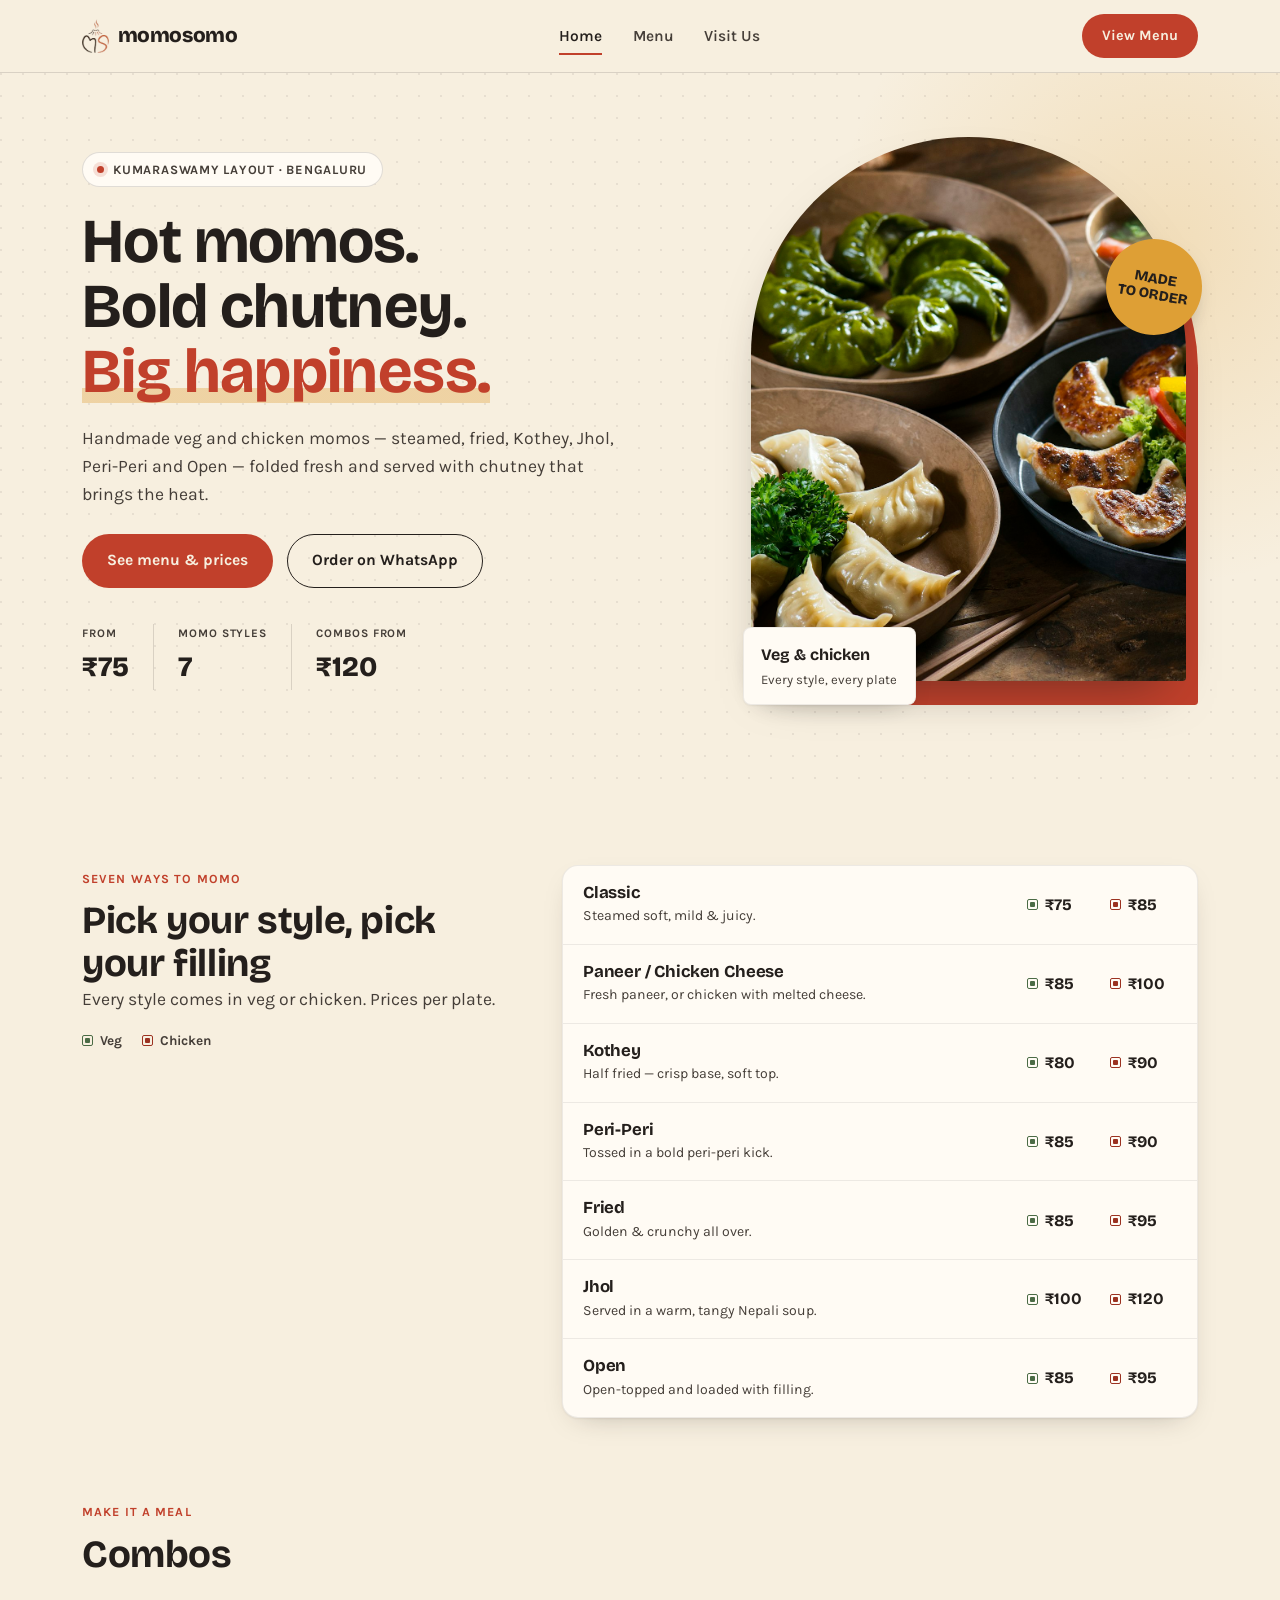
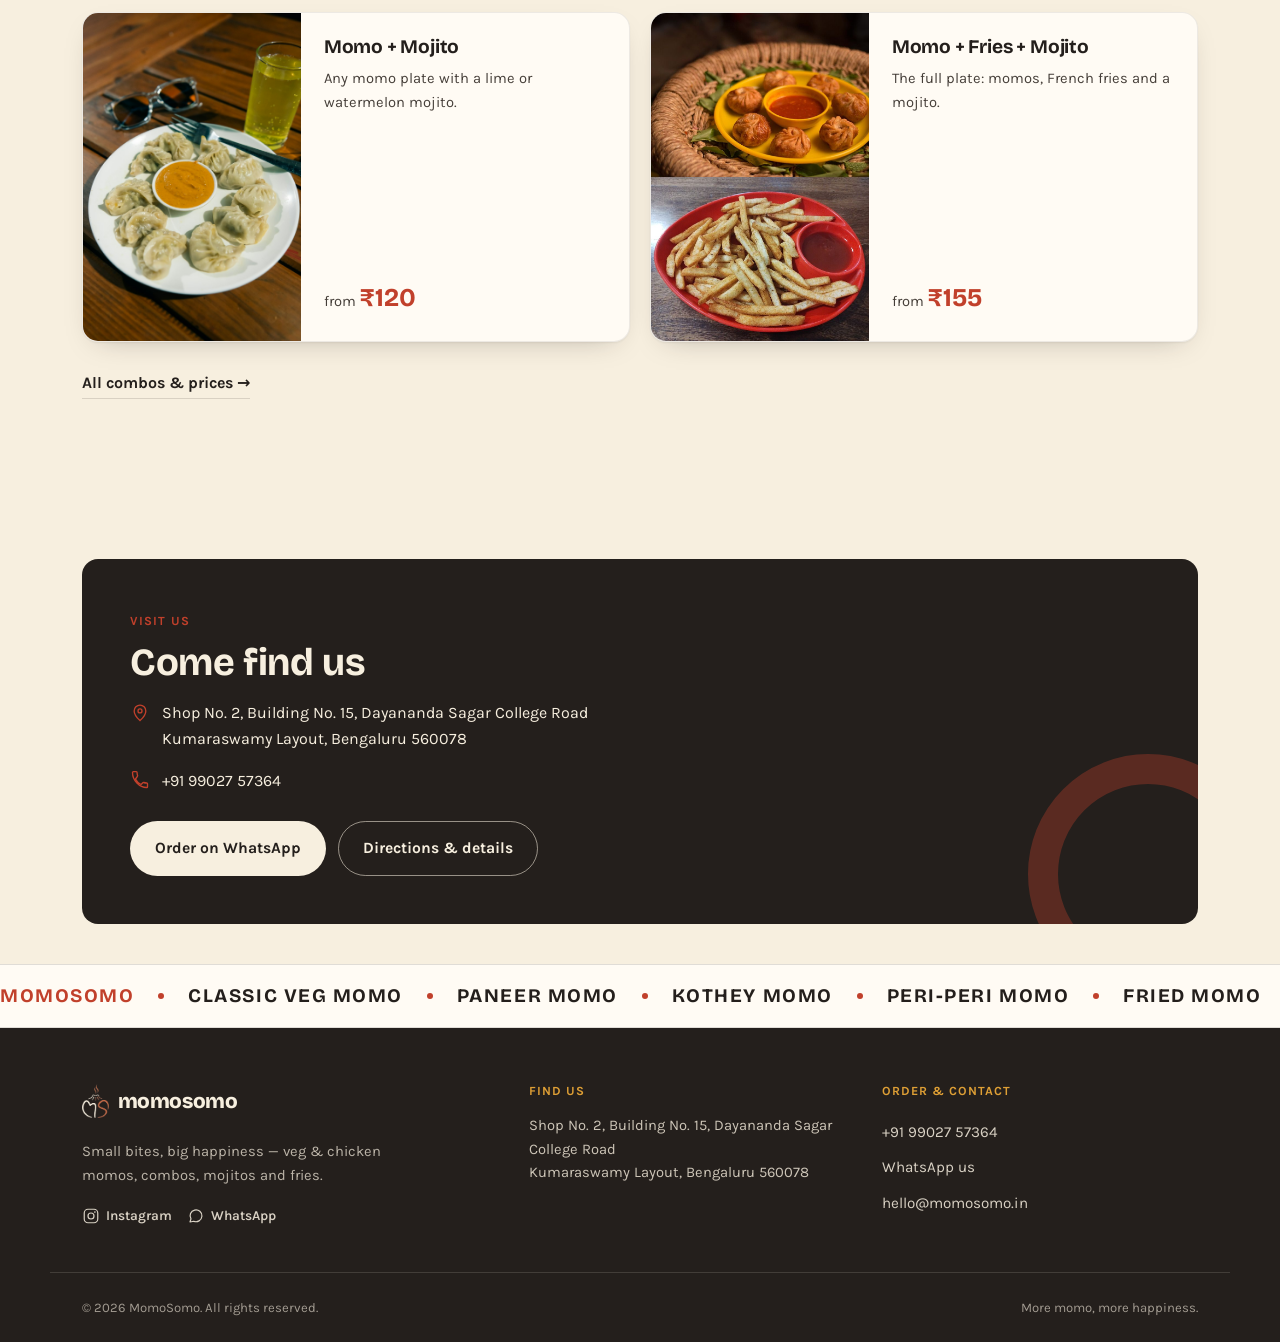
==== commit 6949fa61: "Add item photos to menu cards, fix home combo images, record photo credits Co-Authored-By: Claude Op" ====
--- a/index.html
+++ b/index.html
@@ -243,7 +243,7 @@
       </div>
       <div class="combo-grid">
         <article class="combo-card">
-          <img src="assets/img/menu-drinks.jpg" width="1000" height="1500" alt="A tall glass of mint mojito" loading="lazy">
+          <img src="assets/img/menu-steamed.jpg" width="1000" height="1503" alt="A plate of steamed momos with chutney and a glass of lime mojito" loading="lazy">
           <div class="combo-card__body">
             <h3>Momo + Mojito</h3>
             <p>Any momo plate with a lime or watermelon mojito.</p>
@@ -251,7 +251,7 @@
           </div>
         </article>
         <article class="combo-card">
-          <img src="assets/img/menu-fried.jpg" width="1000" height="742" alt="Crispy fried momos" loading="lazy">
+          <img src="assets/img/combo-fries.jpg" width="800" height="1200" alt="Crispy fried momos with chutney, and a plate of peri-peri fries" loading="lazy">
           <div class="combo-card__body">
             <h3>Momo + Fries + Mojito</h3>
             <p>The full plate: momos, French fries and a mojito.</p>
--- a/assets/css/style.css
+++ b/assets/css/style.css
@@ -621,19 +621,31 @@
 
 .menu-list {
   display: grid;
-  grid-template-columns: repeat(auto-fill, minmax(min(100%, 280px), 1fr));
-  gap: 0.85rem;
+  grid-template-columns: repeat(auto-fill, minmax(min(100%, 300px), 1fr));
+  /* 1fr rows: every card in the grid gets the height of the tallest one */
+  grid-auto-rows: 1fr;
+  gap: 1rem;
 }
 .menu-item {
   display: grid;
   grid-template-columns: auto 1fr auto;
   align-items: start;
+  align-content: start;
   gap: 0.75rem;
   padding: 1rem 1.1rem;
   background: var(--cream);
   border: 1px solid var(--line-soft);
   border-radius: var(--radius-md);
   transition: transform 180ms var(--ease-out), box-shadow 180ms var(--ease-out), border-color 180ms var(--ease-out);
+}
+.menu-item__img {
+  grid-column: 1 / -1;
+  width: calc(100% + 2.2rem);
+  max-width: none;
+  margin: -1rem -1.1rem 0.25rem;
+  aspect-ratio: 4 / 3;
+  object-fit: cover;
+  border-radius: var(--radius-md) var(--radius-md) 0 0;
 }
 .menu-item:hover { transform: translateY(-2px); box-shadow: var(--shadow-card); border-color: var(--line); }
 .menu-item[hidden] { display: none; }
@@ -691,9 +703,13 @@
 /* ==========================================================================
    Contact / Visit page
    ========================================================================== */
-.visit-grid { display: grid; gap: 2rem; }
-.visit-col { display: flex; flex-direction: column; gap: 1.25rem; min-width: 0; }
+/* Every card is one grid cell; grid-auto-rows: 1fr makes all rows the height
+   of the tallest card, and equal columns give equal widths. */
+.visit-grid { display: grid; gap: 1.25rem; grid-auto-rows: 1fr; }
 .visit-card {
+  display: flex;
+  flex-direction: column;
+  min-width: 0;
   background: var(--paper);
   border: 1px solid var(--line-soft);
   border-radius: var(--radius-lg);
@@ -702,44 +718,16 @@
 .visit-card h3 { display: flex; align-items: center; gap: 0.6rem; margin-bottom: 0.9rem; }
 .visit-card h3 svg { color: var(--chilli); flex-shrink: 0; }
 .visit-card p { color: var(--charcoal-soft); }
-.hours-table { width: 100%; margin-top: 0.25rem; }
-.hours-table tr { border-top: 1px solid var(--line-soft); }
-.hours-table tr:first-child { border-top: none; }
-.hours-table td { padding: 0.5rem 0; font-size: 0.94rem; }
-.hours-table td:last-child { text-align: right; font-weight: 600; }
-
-.map-frame {
-  border-radius: var(--radius-lg);
-  overflow: hidden;
-  border: 1px solid var(--line);
-  aspect-ratio: 4/3;
-}
-.map-frame iframe { width: 100%; height: 100%; border: 0; }
-.map-placeholder {
-  aspect-ratio: 4/3;
-  border-radius: var(--radius-lg);
-  border: 1.5px dashed var(--line);
-  display: flex;
-  flex-direction: column;
-  align-items: center;
-  justify-content: center;
-  gap: 0.75rem;
-  text-align: center;
-  padding: 2rem;
-  color: var(--charcoal-soft);
-  background: var(--cream-deep);
-}
+/* Push the buttons to the bottom so they line up across cards */
+.visit-card .contact-actions { margin-top: auto; padding-top: 1.25rem; }
+
+.map-frame { padding: 0; overflow: hidden; min-height: 280px; }
+.map-frame iframe { display: block; width: 100%; height: 100%; flex: 1; border: 0; }
 
 .contact-actions { display: flex; flex-wrap: wrap; gap: 0.85rem; margin-top: 1.25rem; }
 
-@media (min-width: 960px) {
-  /* align-items defaults to stretch: both columns are forced to the same
-     height (the taller one), and justify-content:space-between below
-     spreads any leftover height as extra breathing room between that
-     column's own cards — so the two columns always end on the same line,
-     no matter how the address/hours text or item counts change later. */
+@media (min-width: 720px) {
   .visit-grid { grid-template-columns: minmax(0, 1fr) minmax(0, 1fr); }
-  .visit-col { justify-content: space-between; }
 }
 
 /* ==========================================================================
